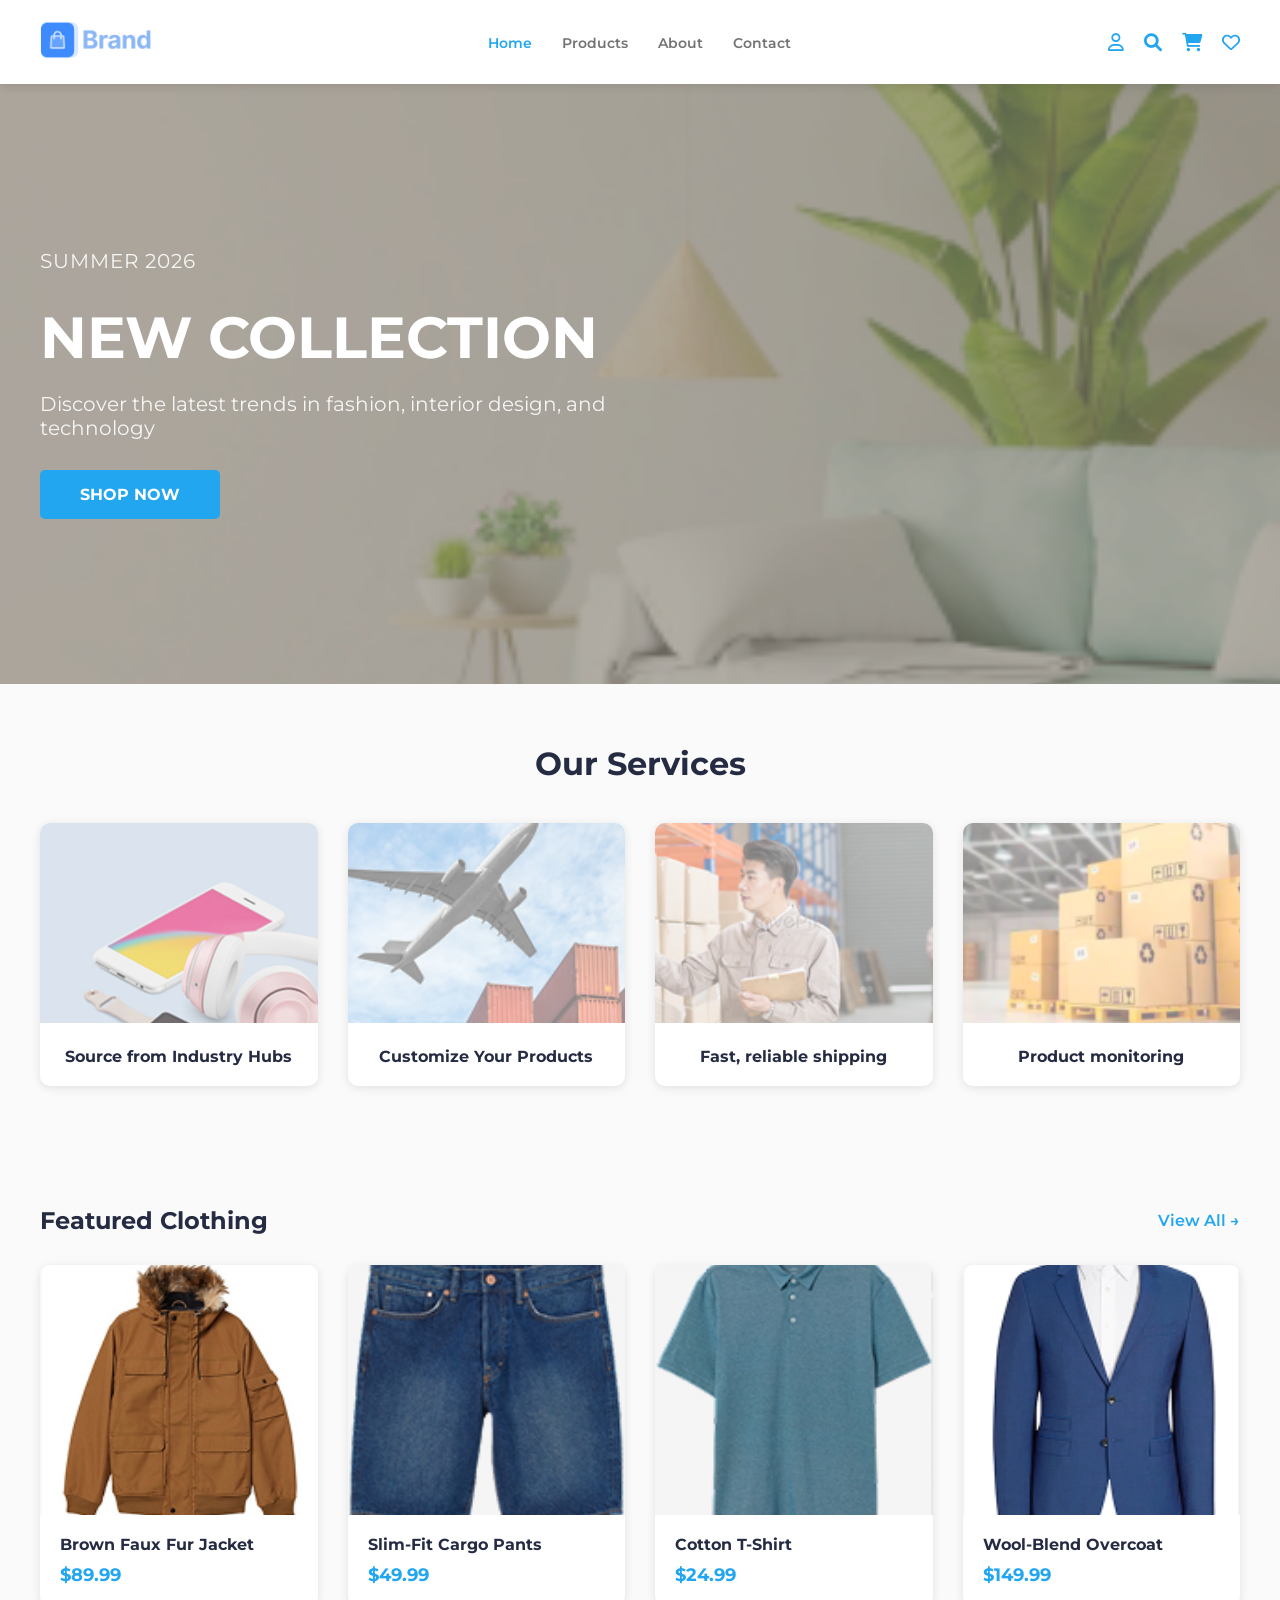
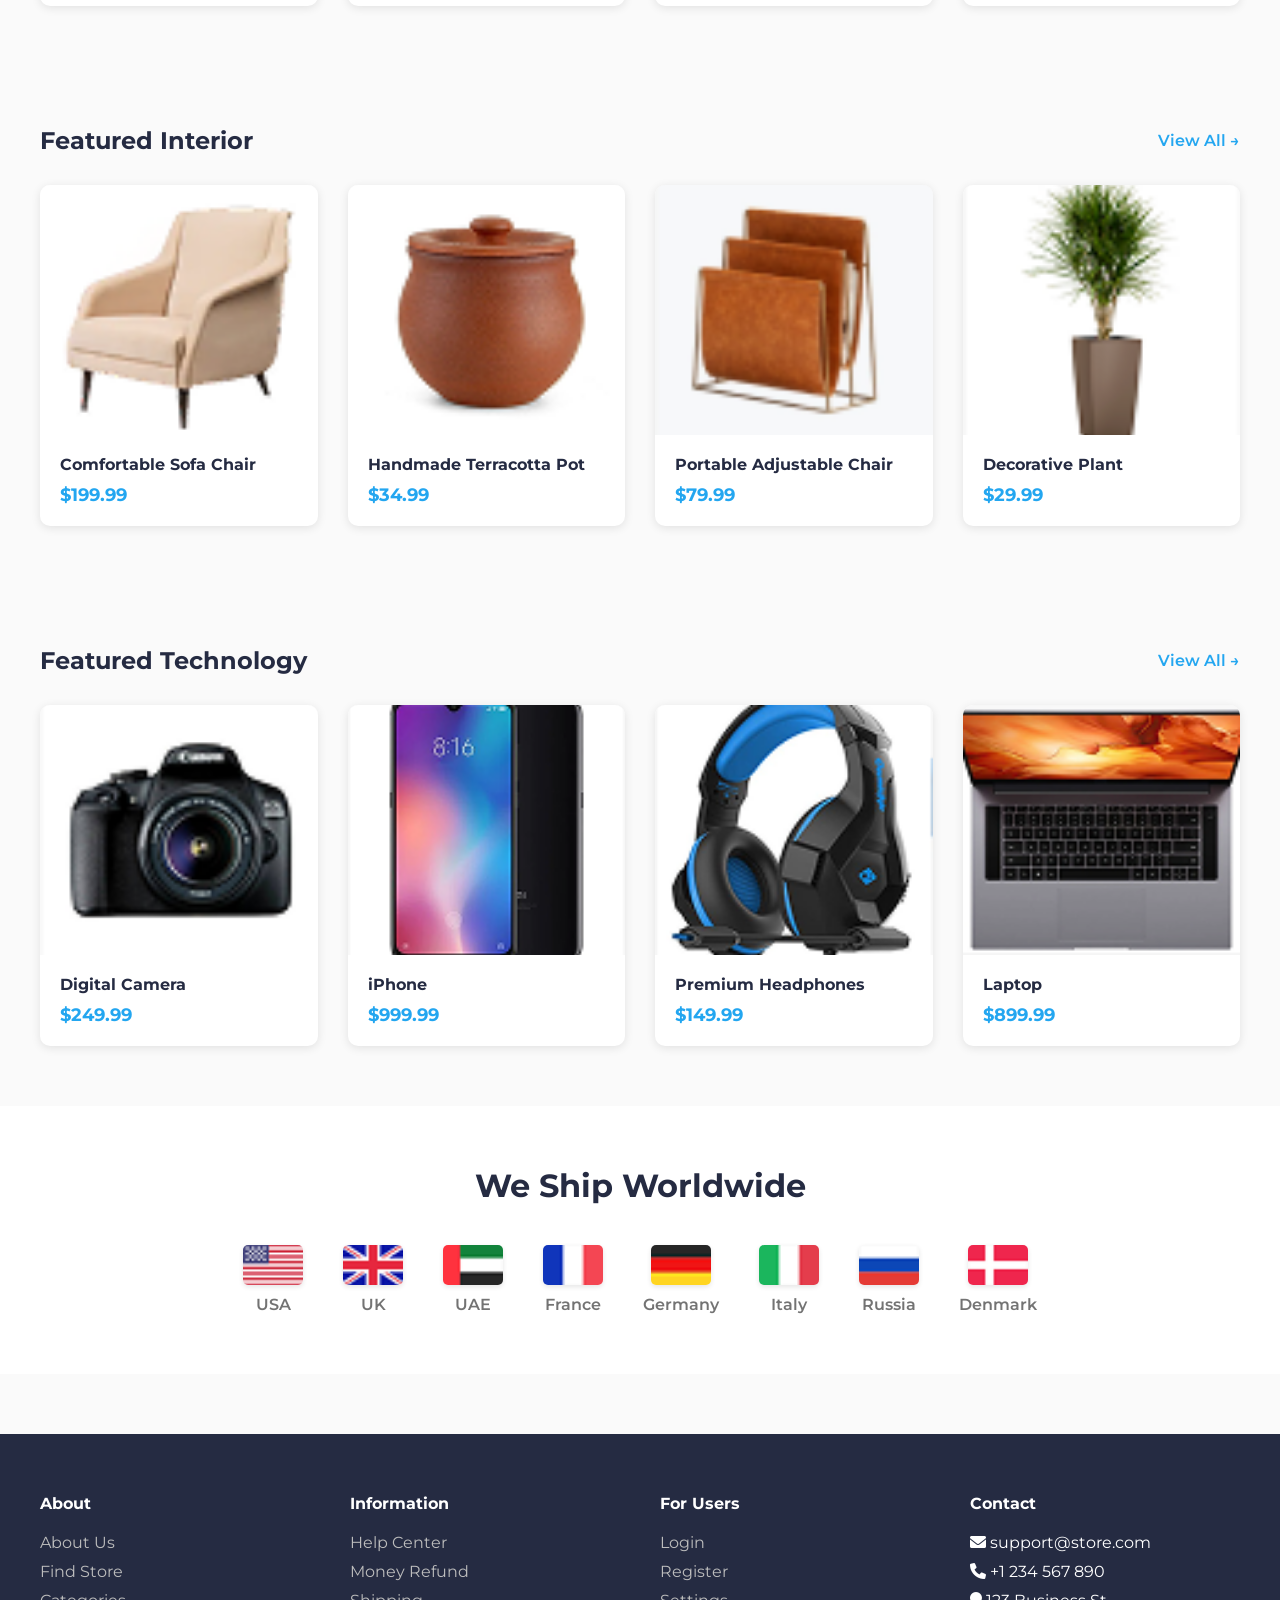
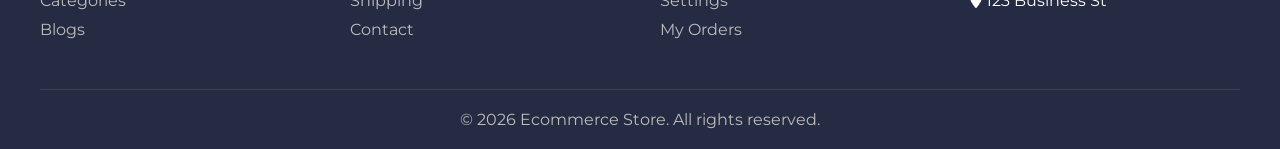
==== index.html @ 8f209fd2 "updated index.html without brands -corrected product detail -correct products -Hero section with you" ====
<!DOCTYPE html>
<html lang="en">
<head>
    <meta charset="UTF-8">
    <meta name="viewport" content="width=device-width, initial-scale=1.0">
    <title>Ecommerce Store - Home</title>
    <link href="https://fonts.googleapis.com/css2?family=Montserrat:wght@400;500;600;700&display=swap" rel="stylesheet">
    <link rel="stylesheet" href="https://cdnjs.cloudflare.com/ajax/libs/font-awesome/6.0.0/css/all.min.css">
    <style>
        * {
            margin: 0;
            padding: 0;
            box-sizing: border-box;
        }
        
        body {
            font-family: 'Montserrat', sans-serif;
            color: #252B42;
            background: #FAFAFA;
        }
        
        /* Header */
        header {
            display: flex;
            justify-content: space-between;
            align-items: center;
            padding: 20px 40px;
            background: white;
            box-shadow: 0 2px 10px rgba(0,0,0,0.1);
            position: sticky;
            top: 0;
            z-index: 1000;
        }
        
        .logo img {
            height: 40px;
            cursor: pointer;
        }
        
        nav ul {
            display: flex;
            list-style: none;
            gap: 30px;
        }
        
        nav a {
            text-decoration: none;
            color: #737373;
            font-weight: 600;
            font-size: 14px;
            transition: color 0.3s;
        }
        
        nav a:hover,
        nav a.active {
            color: #23A6F0;
        }
        
        .header-icons {
            display: flex;
            gap: 20px;
            color: #23A6F0;
            font-size: 18px;
            cursor: pointer;
        }
        
        /* Hero Section */
        .hero {
            height: 600px;
            background-size: cover;
            background-position: center;
            display: flex;
            align-items: center;
            padding: 0 40px;
            color: white;
            position: relative;
        }
        
        .hero::before {
            content: '';
            position: absolute;
            top: 0;
            left: 0;
            right: 0;
            bottom: 0;
            background: rgba(0,0,0,0.3);
        }
        
        .hero-content {
            position: relative;
            z-index: 1;
            max-width: 600px;
        }
        
        .hero-tagline {
            font-size: 16px;
            margin-bottom: 20px;
            letter-spacing: 1px;
        }
        
        .hero h1 {
            font-size: 58px;
            margin-bottom: 20px;
            line-height: 1.2;
        }
        
        .hero p {
            font-size: 20px;
            margin-bottom: 30px;
            opacity: 0.9;
        }
        
        .btn {
            display: inline-block;
            padding: 15px 40px;
            background: #23A6F0;
            color: white;
            text-decoration: none;
            border-radius: 5px;
            font-weight: 700;
            transition: all 0.3s;
        }
        
        .btn:hover {
            background: #1a7dc0;
            transform: translateY(-2px);
        }
        
        /* Services Section */
        .services {
            padding: 60px 40px;
            background: #FAFAFA;
        }
        
        .section-title {
            text-align: center;
            font-size: 32px;
            margin-bottom: 40px;
        }
        
        .service-grid {
            display: grid;
            grid-template-columns: repeat(4, 1fr);
            gap: 30px;
            max-width: 1200px;
            margin: 0 auto;
        }
        
        .service-card {
            background: white;
            border-radius: 10px;
            overflow: hidden;
            box-shadow: 0 2px 10px rgba(0,0,0,0.1);
            transition: transform 0.3s;
        }
        
        .service-card:hover {
            transform: translateY(-5px);
        }
        
        .service-card img {
            width: 100%;
            height: 200px;
            object-fit: cover;
        }
        
        .service-card h3 {
            padding: 20px;
            text-align: center;
            font-size: 16px;
            color: #252B42;
        }
        
        /* Featured Products Section */
        .featured-section {
            padding: 60px 40px;
        }
        
        .category-header {
            display: flex;
            justify-content: space-between;
            align-items: center;
            max-width: 1200px;
            margin: 0 auto 30px;
        }
        
        .category-header h2 {
            font-size: 24px;
        }
        
        .view-all {
            color: #23A6F0;
            text-decoration: none;
            font-weight: 600;
        }
        
        .product-grid {
            display: grid;
            grid-template-columns: repeat(4, 1fr);
            gap: 30px;
            max-width: 1200px;
            margin: 0 auto;
        }
        
        .product-card {
            background: white;
            border-radius: 10px;
            overflow: hidden;
            box-shadow: 0 2px 10px rgba(0,0,0,0.1);
            transition: all 0.3s;
            cursor: pointer;
        }
        
        .product-card:hover {
            transform: translateY(-5px);
            box-shadow: 0 10px 30px rgba(0,0,0,0.15);
        }
        
        .product-image {
            height: 250px;
            overflow: hidden;
            background: #f5f5f5;
        }
        
        .product-image img {
            width: 100%;
            height: 100%;
            object-fit: cover;
            transition: transform 0.5s;
        }
        
        .product-card:hover .product-image img {
            transform: scale(1.1);
        }
        
        .product-info {
            padding: 20px;
        }
        
        .product-info h3 {
            margin-bottom: 10px;
            font-size: 16px;
        }
        
        .product-price {
            color: #23A6F0;
            font-size: 18px;
            font-weight: 700;
        }
        
        /* Flags Section */
        .flags-section {
            padding: 60px 40px;
            background: white;
            text-align: center;
        }
        
        .flag-grid {
            display: flex;
            justify-content: center;
            gap: 40px;
            flex-wrap: wrap;
            max-width: 1200px;
            margin: 40px auto 0;
        }
        
        .flag-item {
            display: flex;
            flex-direction: column;
            align-items: center;
            gap: 10px;
        }
        
        .flag-item img {
            width: 60px;
            height: 40px;
            object-fit: cover;
            border-radius: 5px;
            box-shadow: 0 2px 5px rgba(0,0,0,0.1);
        }
        
        .flag-item span {
            font-weight: 600;
            color: #737373;
        }
        
        /* Footer */
        footer {
            background: #252B42;
            color: white;
            padding: 60px 40px 20px;
            margin-top: 60px;
        }
        
        .footer-content {
            display: grid;
            grid-template-columns: repeat(4, 1fr);
            gap: 40px;
            max-width: 1200px;
            margin: 0 auto 40px;
        }
        
        .footer-section h4 {
            margin-bottom: 20px;
        }
        
        .footer-section ul {
            list-style: none;
        }
        
        .footer-section ul li {
            margin-bottom: 10px;
        }
        
        .footer-section a {
            color: #BDBDBD;
            text-decoration: none;
            transition: color 0.3s;
        }
        
        .footer-section a:hover {
            color: #23A6F0;
        }
        
        .footer-bottom {
            text-align: center;
            padding-top: 20px;
            border-top: 1px solid #374151;
            color: #BDBDBD;
        }
        
        /* Responsive */
        @media (max-width: 1024px) {
            .service-grid,
            .product-grid {
                grid-template-columns: repeat(3, 1fr);
            }
        }
        
        @media (max-width: 768px) {
            header {
                flex-direction: column;
                gap: 15px;
            }
            
            nav ul {
                gap: 15px;
                flex-wrap: wrap;
                justify-content: center;
            }
            
            .hero h1 {
                font-size: 36px;
            }
            
            .service-grid,
            .product-grid,
            .footer-content {
                grid-template-columns: repeat(2, 1fr);
            }
        }
        
        @media (max-width: 480px) {
            .service-grid,
            .product-grid,
            .footer-content {
                grid-template-columns: 1fr;
            }
            
            .hero h1 {
                font-size: 28px;
            }
        }
    </style>
</head>
<body>

    <header>
        <div class="logo" onclick="location.href='index.html'">
            <img src="assests/logo/logo-colored.png" alt="Bandage">
        </div>
        
        <nav>
            <ul>
                <li><a href="index.html" class="active">Home</a></li>
                <li><a href="products.html">Products</a></li>
                <li><a href="#">About</a></li>
                <li><a href="#">Contact</a></li>
            </ul>
        </nav>
        
        <div class="header-icons">
            <i class="far fa-user"></i>
            <i class="fas fa-search"></i>
            <i class="fas fa-shopping-cart"></i>
            <i class="far fa-heart"></i>
        </div>
    </header>

    <!-- Hero Section with your background image -->
    <section class="hero" style="background-image: url('assests/background/Group 969.png');">
        <div class="hero-content">
            <p class="hero-tagline">SUMMER 2026</p>
            <h1>NEW COLLECTION</h1>
            <p>Discover the latest trends in fashion, interior design, and technology</p>
            <a href="products.html" class="btn">SHOP NOW</a>
        </div>
    </section>

    <!-- Services Section with your service images -->
    <section class="services">
        <h2 class="section-title">Our Services</h2>
        <div class="service-grid">
            <div class="service-card">
                <img src="assests/services/image 98.png" alt="Service">
                <h3>Source from Industry Hubs</h3>
            </div>
            <div class="service-card">
                <img src="assests/services/image 106.png" alt="Service">
                <h3>Customize Your Products</h3>
            </div>
            <div class="service-card">
                <img src="assests/services/image 107.png" alt="Service">
                <h3>Fast, reliable shipping</h3>
            </div>
            <div class="service-card">
                <img src="assests/services/Mask group.png" alt="Service">
                <h3>Product monitoring</h3>
            </div>
        </div>
    </section>

    <!-- Featured Clothing Products -->
    <section class="featured-section">
        <div class="category-header">
            <h2>Featured Clothing</h2>
            <a href="products.html?category=cloth" class="view-all">View All →</a>
        </div>
        <div class="product-grid">
            <div class="product-card" onclick="location.href='product-details.html?id=1'">
                <div class="product-image">
                    <img src="assests/cloth/2 1.png" alt="Brown Faux Fur Jacket">
                </div>
                <div class="product-info">
                    <h3>Brown Faux Fur Jacket</h3>
                    <p class="product-price">$89.99</p>
                </div>
            </div>
            <div class="product-card" onclick="location.href='product-details.html?id=2'">
                <div class="product-image">
                    <img src="assests/cloth/Bitmap (2).png" alt="Slim-Fit Cargo Pants">
                </div>
                <div class="product-info">
                    <h3>Slim-Fit Cargo Pants</h3>
                    <p class="product-price">$49.99</p>
                </div>
            </div>
            <div class="product-card" onclick="location.href='product-details.html?id=3'">
                <div class="product-image">
                    <img src="assests/cloth/Bitmap.png" alt="Cotton T-Shirt">
                </div>
                <div class="product-info">
                    <h3>Cotton T-Shirt</h3>
                    <p class="product-price">$24.99</p>
                </div>
            </div>
            <div class="product-card" onclick="location.href='product-details.html?id=6'">
                <div class="product-image">
                    <img src="assests/cloth/image 30.png" alt="Wool-Blend Overcoat">
                </div>
                <div class="product-info">
                    <h3>Wool-Blend Overcoat</h3>
                    <p class="product-price">$149.99</p>
                </div>
            </div>
        </div>
    </section>

    <!-- Featured Interior Products -->
    <section class="featured-section">
        <div class="category-header">
            <h2>Featured Interior</h2>
            <a href="products.html?category=interior" class="view-all">View All →</a>
        </div>
        <div class="product-grid">
            <div class="product-card" onclick="location.href='product-details.html?id=7'">
                <div class="product-image">
                    <img src="assests/interior/1.png" alt="Sofa Chair">
                </div>
                <div class="product-info">
                    <h3>Comfortable Sofa Chair</h3>
                    <p class="product-price">$199.99</p>
                </div>
            </div>
            <div class="product-card" onclick="location.href='product-details.html?id=8'">
                <div class="product-image">
                    <img src="assests/interior/3.png" alt="Terracotta Pot">
                </div>
                <div class="product-info">
                    <h3>Handmade Terracotta Pot</h3>
                    <p class="product-price">$34.99</p>
                </div>
            </div>
            <div class="product-card" onclick="location.href='product-details.html?id=10'">
                <div class="product-image">
                    <img src="assests/interior/7.png" alt="Adjustable Chair">
                </div>
                <div class="product-info">
                    <h3>Portable Adjustable Chair</h3>
                    <p class="product-price">$79.99</p>
                </div>
            </div>
            <div class="product-card" onclick="location.href='product-details.html?id=13'">
                <div class="product-image">
                    <img src="assests/interior/image 89.png" alt="Plant">
                </div>
                <div class="product-info">
                    <h3>Decorative Plant</h3>
                    <p class="product-price">$29.99</p>
                </div>
            </div>
        </div>
    </section>

    <!-- Featured Tech Products -->
    <section class="featured-section">
        <div class="category-header">
            <h2>Featured Technology</h2>
            <a href="products.html?category=tech" class="view-all">View All →</a>
        </div>
        <div class="product-grid">
            <div class="product-card" onclick="location.href='product-details.html?id=16'">
                <div class="product-image">
                    <img src="assests/tech/6.png" alt="Camera">
                </div>
                <div class="product-info">
                    <h3>Digital Camera</h3>
                    <p class="product-price">$249.99</p>
                </div>
            </div>
            <div class="product-card" onclick="location.href='product-details.html?id=18'">
                <div class="product-image">
                    <img src="assests/tech/image 23.png" alt="iPhone">
                </div>
                <div class="product-info">
                    <h3>iPhone</h3>
                    <p class="product-price">$999.99</p>
                </div>
            </div>
            <div class="product-card" onclick="location.href='product-details.html?id=19'">
                <div class="product-image">
                    <img src="assests/tech/image 29.png" alt="Headphones">
                </div>
                <div class="product-info">
                    <h3>Premium Headphones</h3>
                    <p class="product-price">$149.99</p>
                </div>
            </div>
            <div class="product-card" onclick="location.href='product-details.html?id=22'">
                <div class="product-image">
                    <img src="assests/tech/image 34.png" alt="Laptop">
                </div>
                <div class="product-info">
                    <h3>Laptop</h3>
                    <p class="product-price">$899.99</p>
                </div>
            </div>
        </div>
    </section>

    <!-- Flags Section -->
    <section class="flags-section">
        <h2 class="section-title">We Ship Worldwide</h2>
        <div class="flag-grid">
            <div class="flag-item">
                <img src="assests/flags/US@2x.png" alt="USA">
                <span>USA</span>
            </div>
            <div class="flag-item">
                <img src="assests/flags/GB@2x.png" alt="UK">
                <span>UK</span>
            </div>
            <div class="flag-item">
                <img src="assests/flags/AE@2x.png" alt="UAE">
                <span>UAE</span>
            </div>
            <div class="flag-item">
                <img src="assests/flags/FR@2x.png" alt="France">
                <span>France</span>
            </div>
            <div class="flag-item">
                <img src="assests/flags/DE@2x.png" alt="Germany">
                <span>Germany</span>
            </div>
            <div class="flag-item">
                <img src="assests/flags/IT@2x.png" alt="Italy">
                <span>Italy</span>
            </div>
            <div class="flag-item">
                <img src="assests/flags/RU@2x.png" alt="Russia">
                <span>Russia</span>
            </div>
            <div class="flag-item">
                <img src="assests/flags/DK@2x.png" alt="Denmark">
                <span>Denmark</span>
            </div>
        </div>
    </section>

    <footer>
        <div class="footer-content">
            <div class="footer-section">
                <h4>About</h4>
                <ul>
                    <li><a href="#">About Us</a></li>
                    <li><a href="#">Find Store</a></li>
                    <li><a href="#">Categories</a></li>
                    <li><a href="#">Blogs</a></li>
                </ul>
            </div>
            <div class="footer-section">
                <h4>Information</h4>
                <ul>
                    <li><a href="#">Help Center</a></li>
                    <li><a href="#">Money Refund</a></li>
                    <li><a href="#">Shipping</a></li>
                    <li><a href="#">Contact</a></li>
                </ul>
            </div>
            <div class="footer-section">
                <h4>For Users</h4>
                <ul>
                    <li><a href="#">Login</a></li>
                    <li><a href="#">Register</a></li>
                    <li><a href="#">Settings</a></li>
                    <li><a href="#">My Orders</a></li>
                </ul>
            </div>
            <div class="footer-section">
                <h4>Contact</h4>
                <ul>
                    <li><i class="fas fa-envelope"></i> support@store.com</li>
                    <li><i class="fas fa-phone"></i> +1 234 567 890</li>
                    <li><i class="fas fa-map-marker"></i> 123 Business St</li>
                </ul>
            </div>
        </div>
        <div class="footer-bottom">
            <p>© 2026 Ecommerce Store. All rights reserved.</p>
        </div>
    </footer>

    <script>
        // Simple cart count function
        function updateCartCount() {
            const cart = JSON.parse(localStorage.getItem('cart')) || [];
            const totalItems = cart.reduce((sum, item) => sum + item.quantity, 0);
            console.log('Cart items:', totalItems);
        }
        
        updateCartCount();
    </script>
</body>
</html>
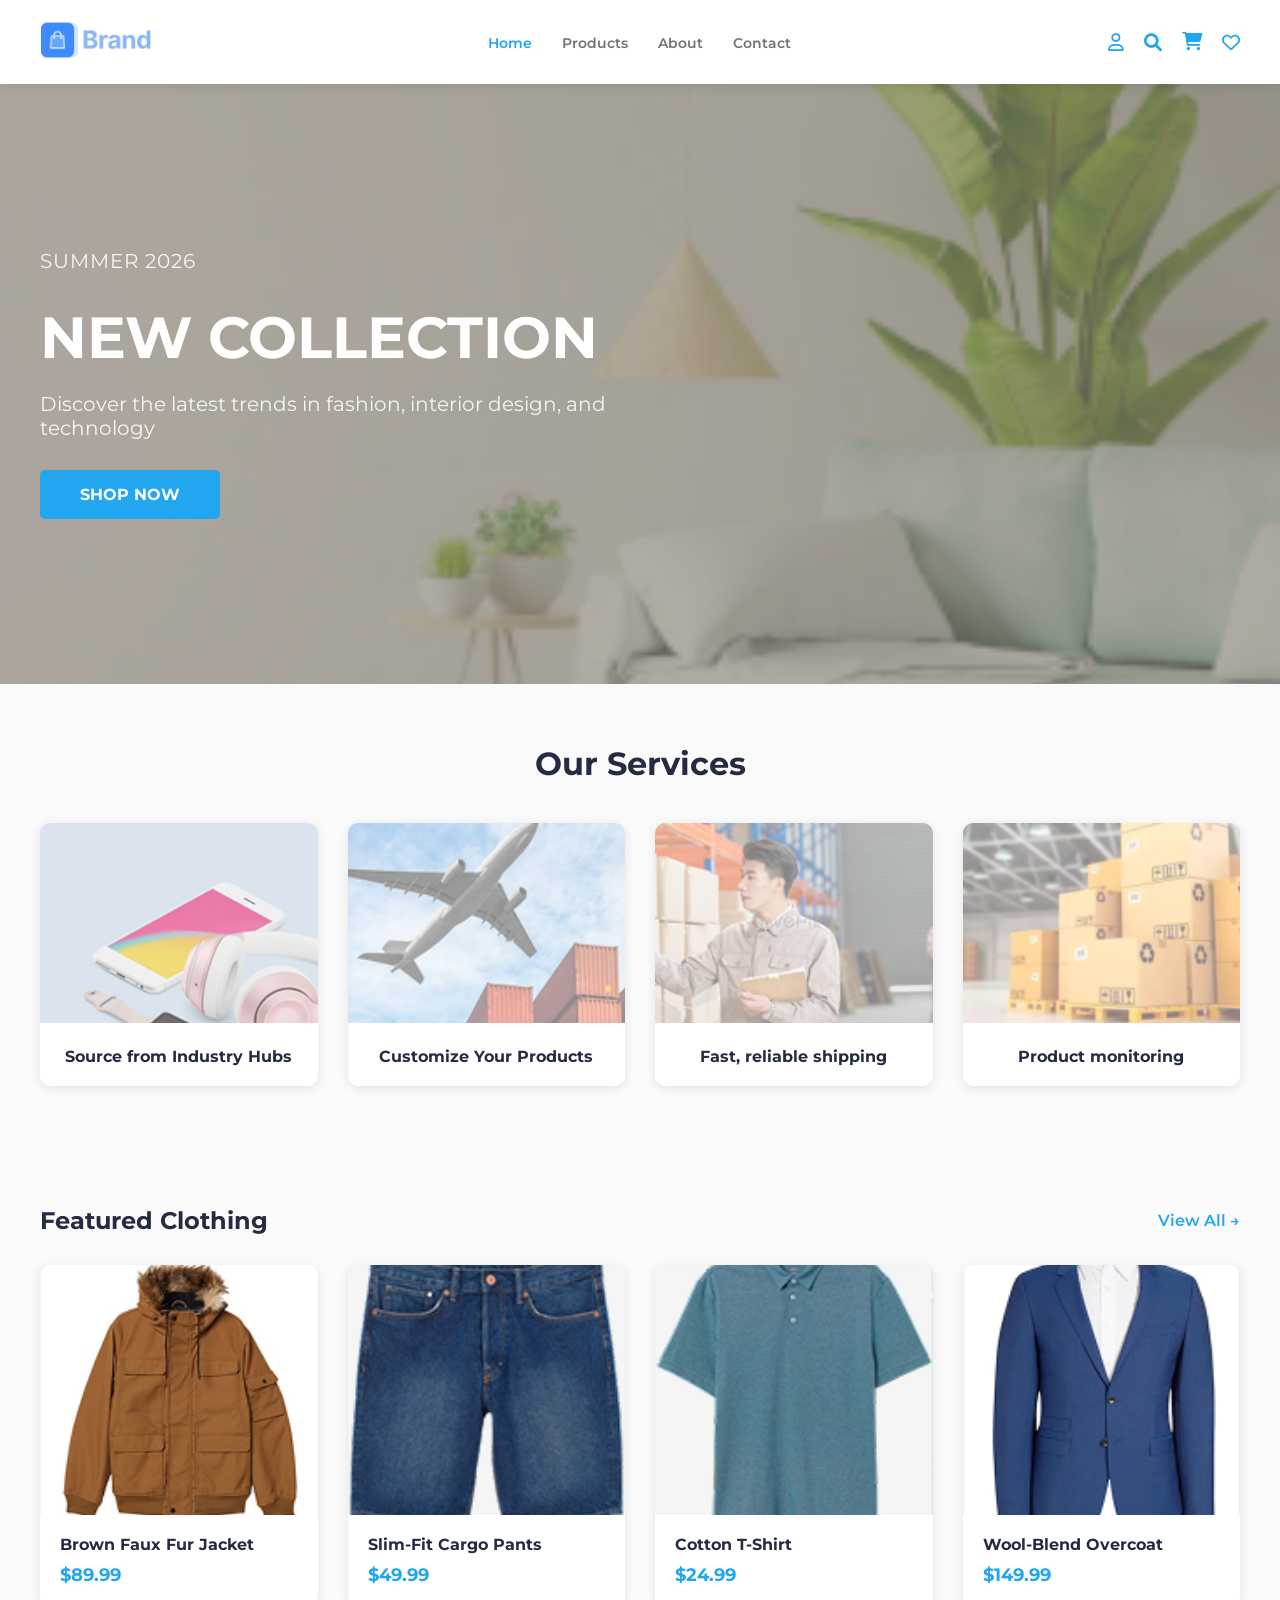
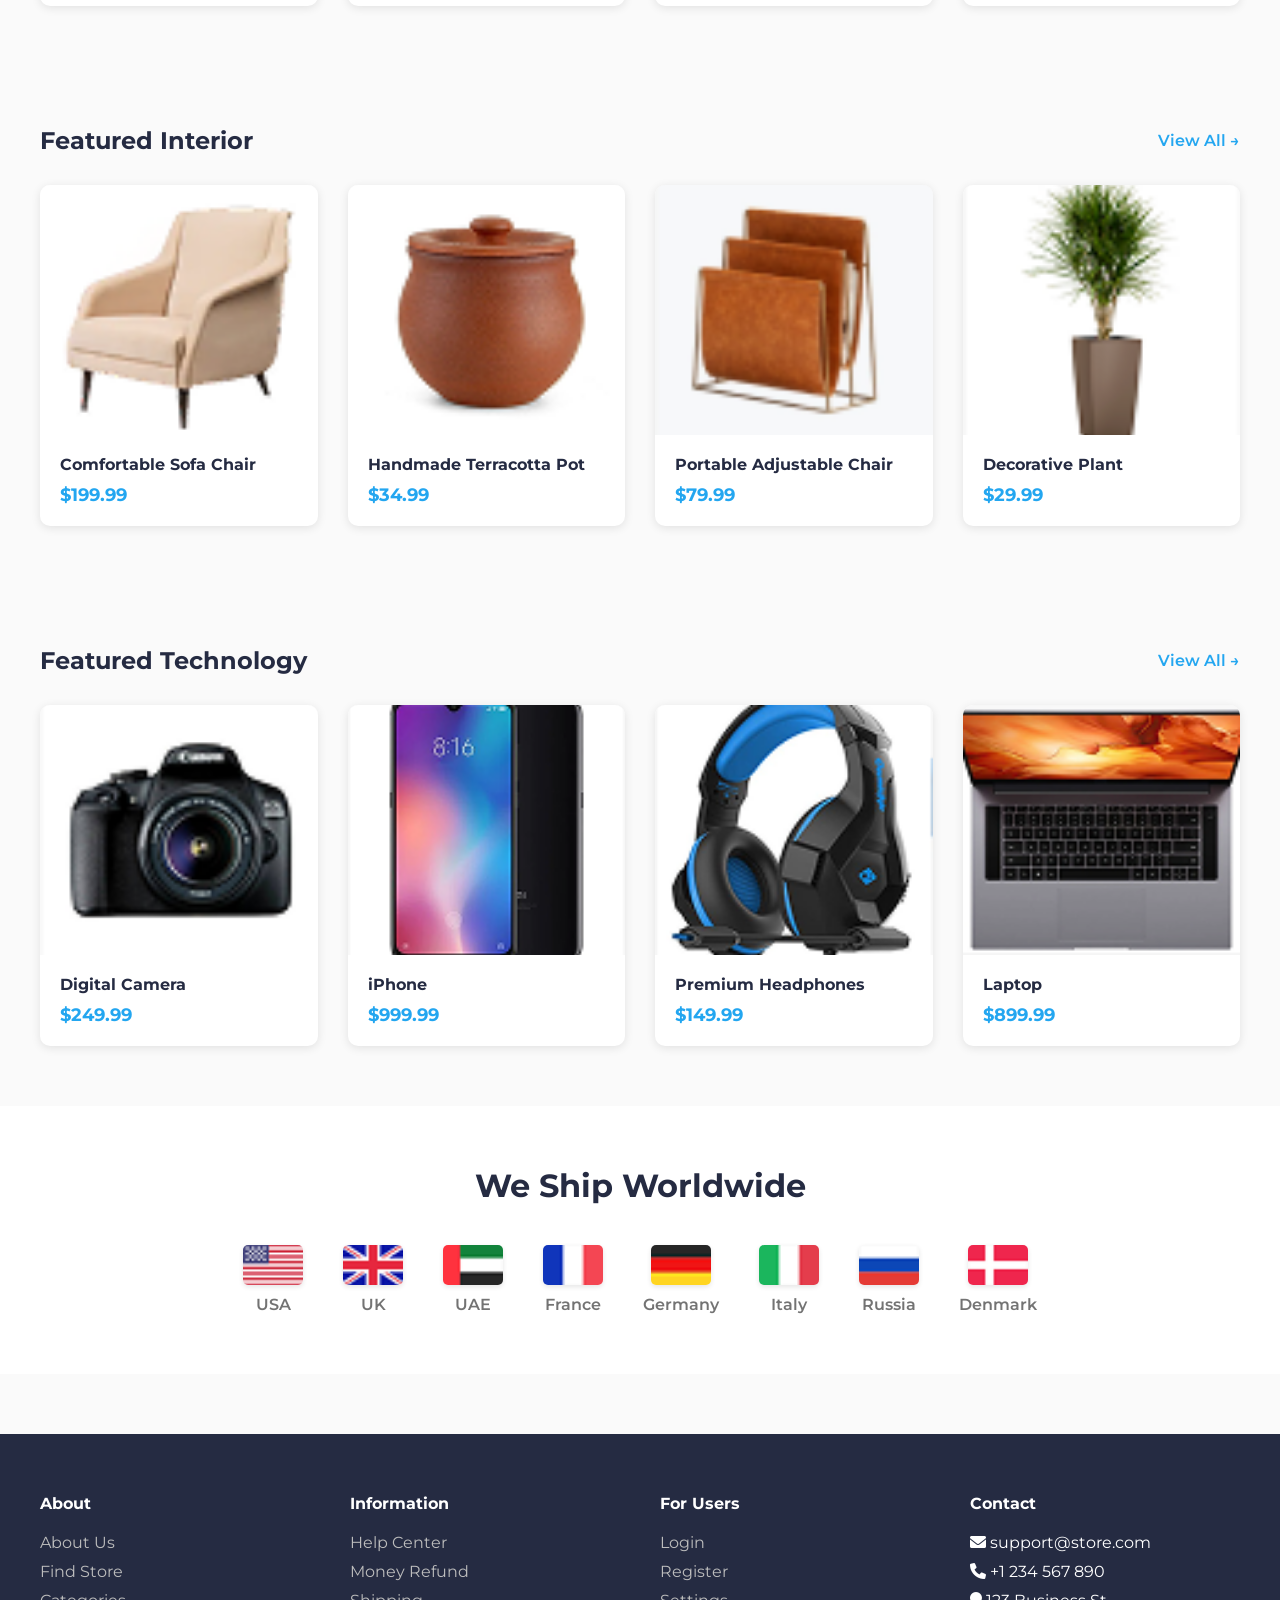
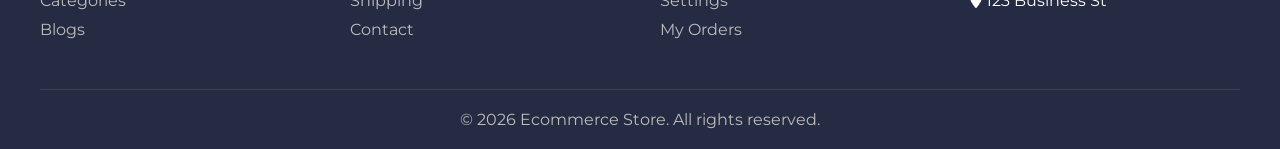
==== commit d9f56588: "added cart functionality" ====
--- a/index.html
+++ b/index.html
@@ -62,6 +62,25 @@
             color: #23A6F0;
             font-size: 18px;
             cursor: pointer;
+            align-items: center;
+        }
+        
+        .header-icons a {
+            color: #23A6F0;
+            text-decoration: none;
+            position: relative;
+        }
+        
+        .cart-count {
+            background: #23A6F0;
+            color: white;
+            border-radius: 50%;
+            padding: 2px 6px;
+            font-size: 12px;
+            position: absolute;
+            top: -10px;
+            right: -10px;
+            display: none;
         }
         
         /* Hero Section */
@@ -392,7 +411,10 @@
         <div class="header-icons">
             <i class="far fa-user"></i>
             <i class="fas fa-search"></i>
-            <i class="fas fa-shopping-cart"></i>
+            <a href="cart.html">
+                <i class="fas fa-shopping-cart"></i>
+                <span class="cart-count" id="cartCount"></span>
+            </a>
             <i class="far fa-heart"></i>
         </div>
     </header>
@@ -651,13 +673,20 @@
     </footer>
 
     <script>
-        // Simple cart count function
+        // Update cart count
         function updateCartCount() {
             const cart = JSON.parse(localStorage.getItem('cart')) || [];
             const totalItems = cart.reduce((sum, item) => sum + item.quantity, 0);
-            console.log('Cart items:', totalItems);
-        }
-        
+            const cartCount = document.getElementById('cartCount');
+            if (cartCount) {
+                if (totalItems > 0) {
+                    cartCount.textContent = totalItems;
+                    cartCount.style.display = 'inline';
+                } else {
+                    cartCount.style.display = 'none';
+                }
+            }
+        }
         updateCartCount();
     </script>
 </body>
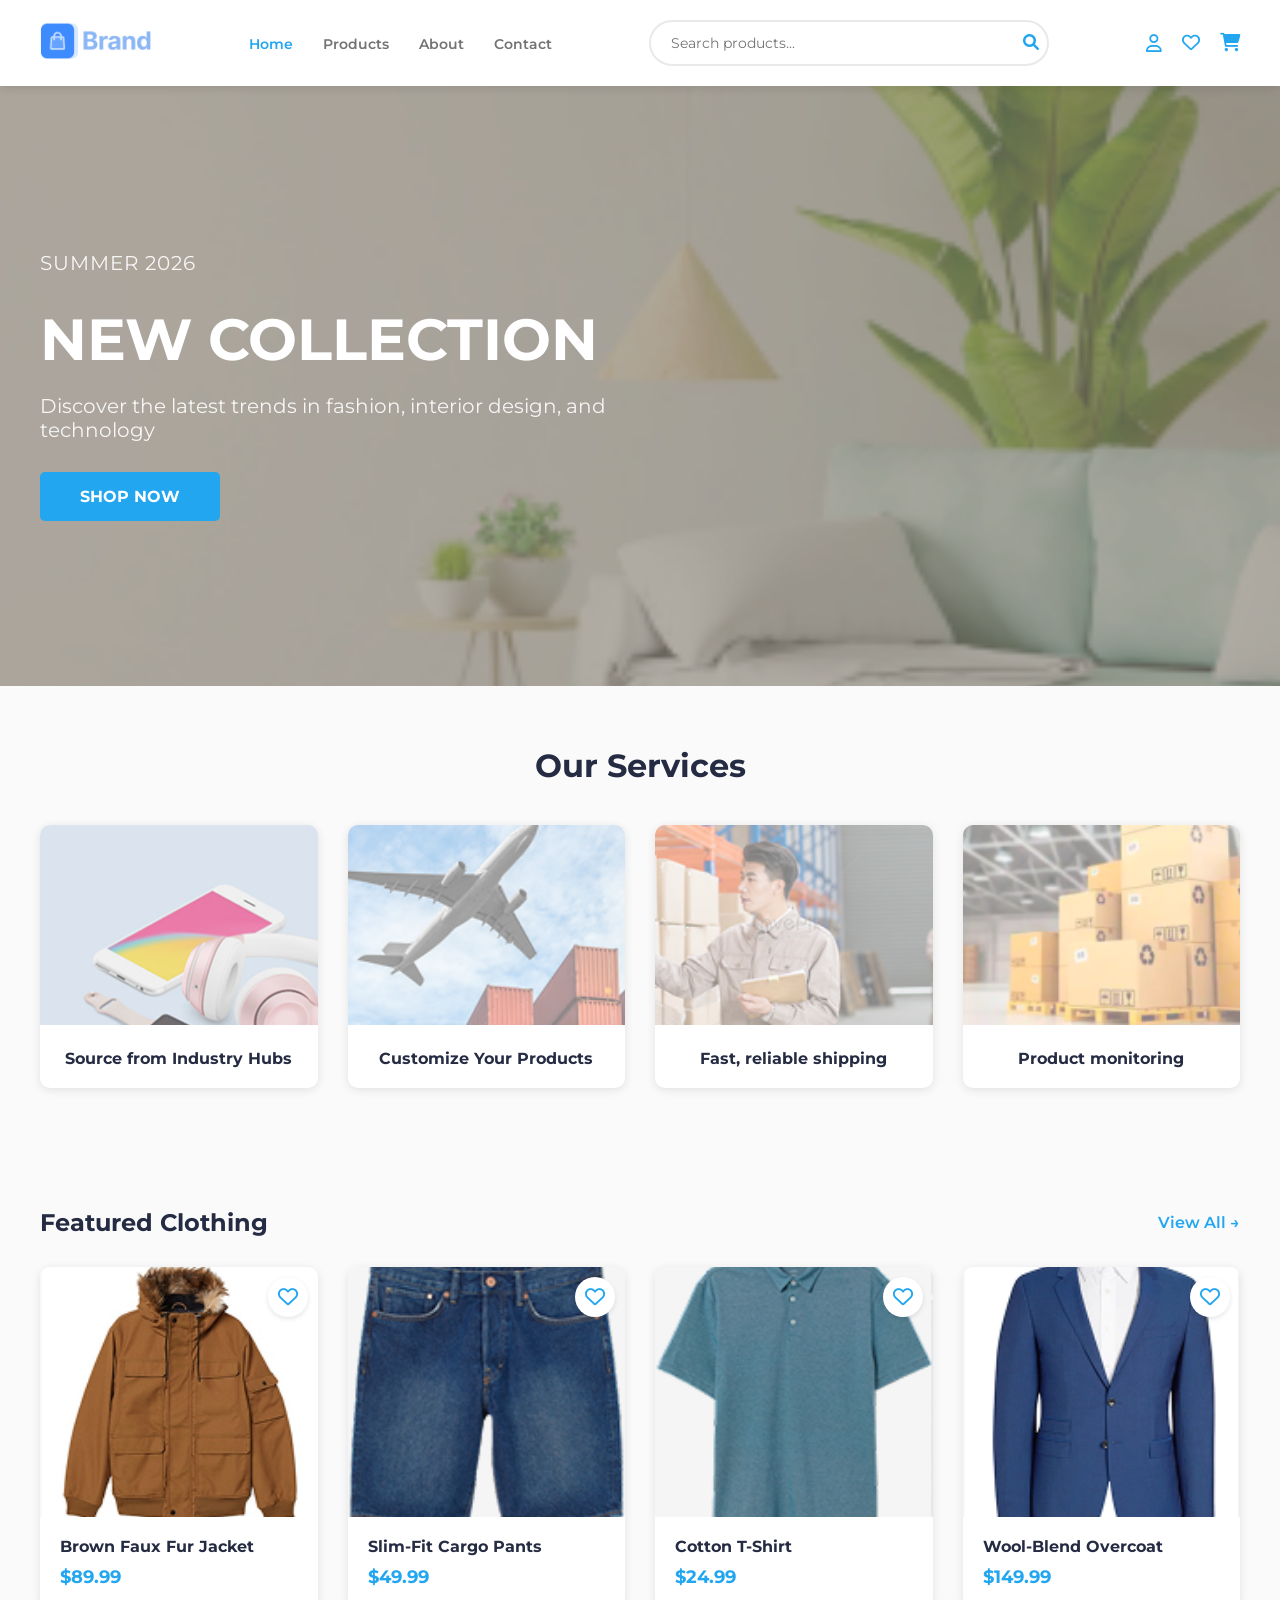
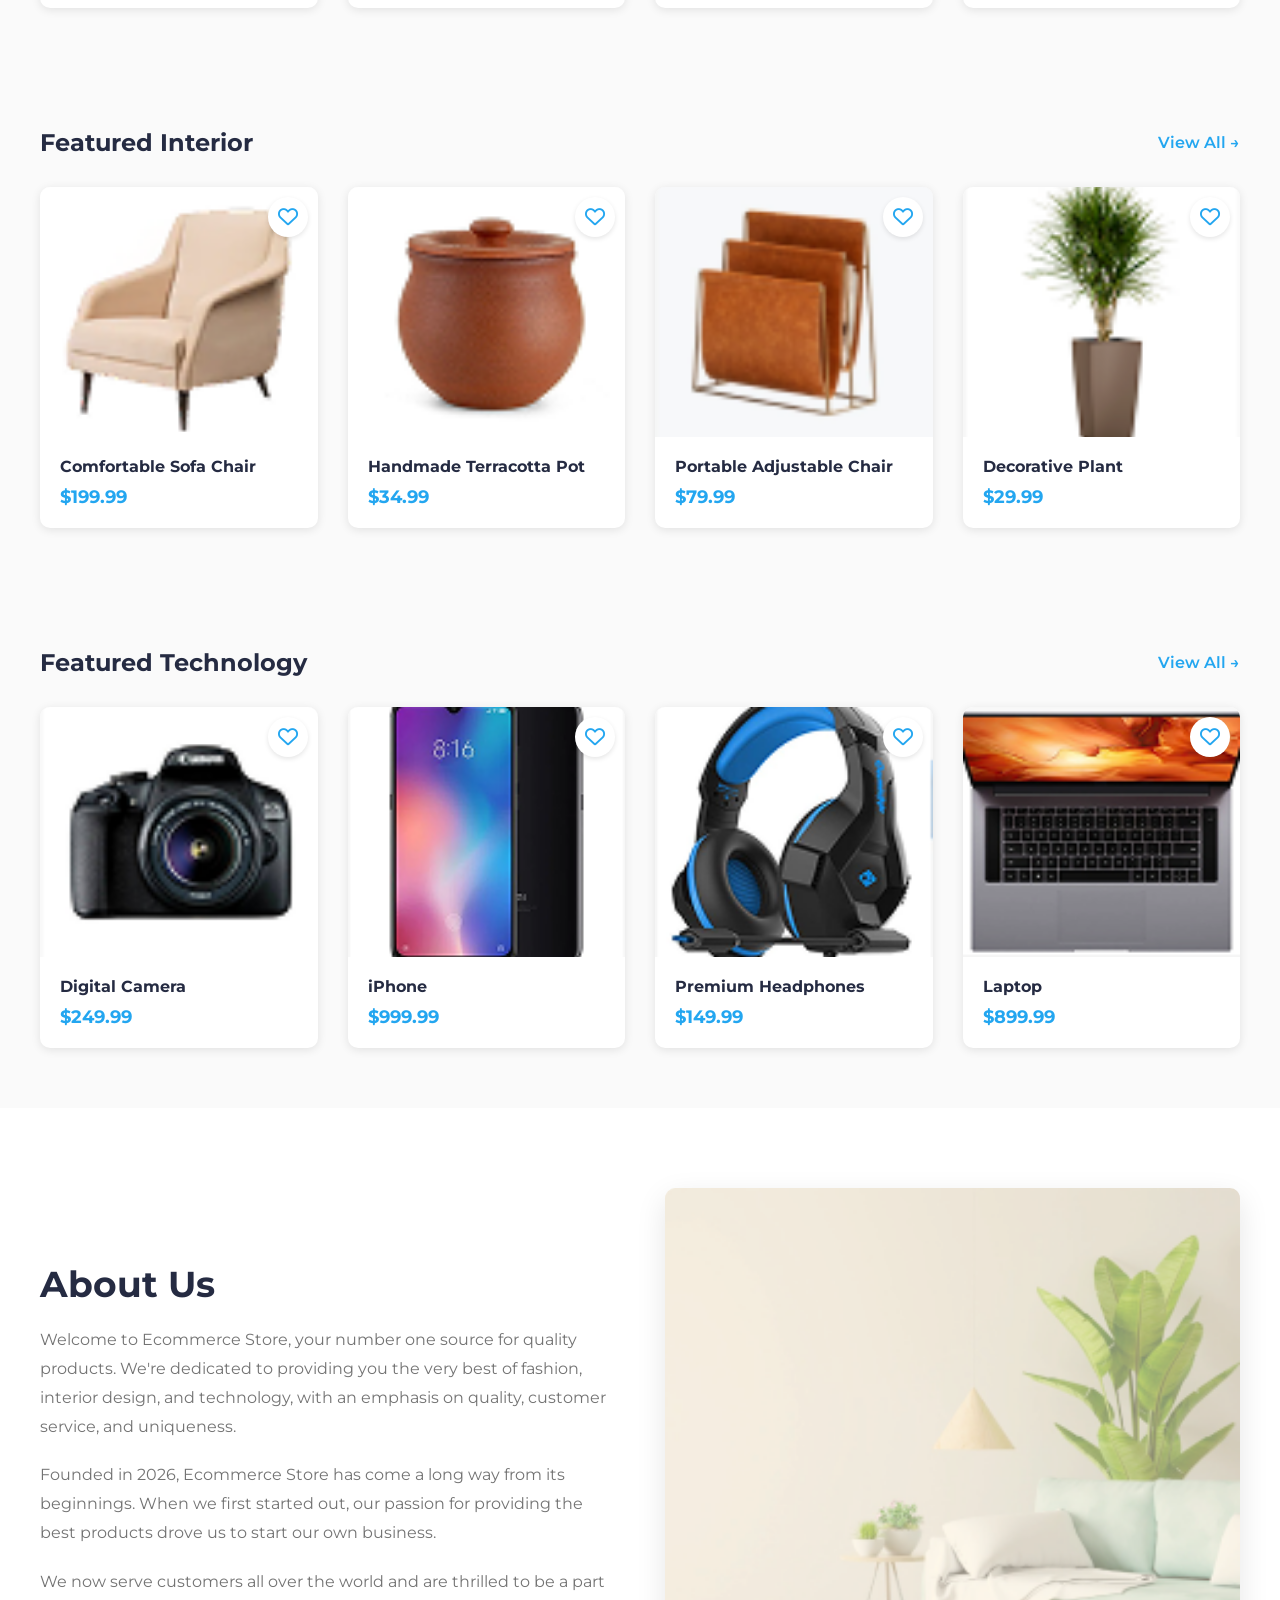
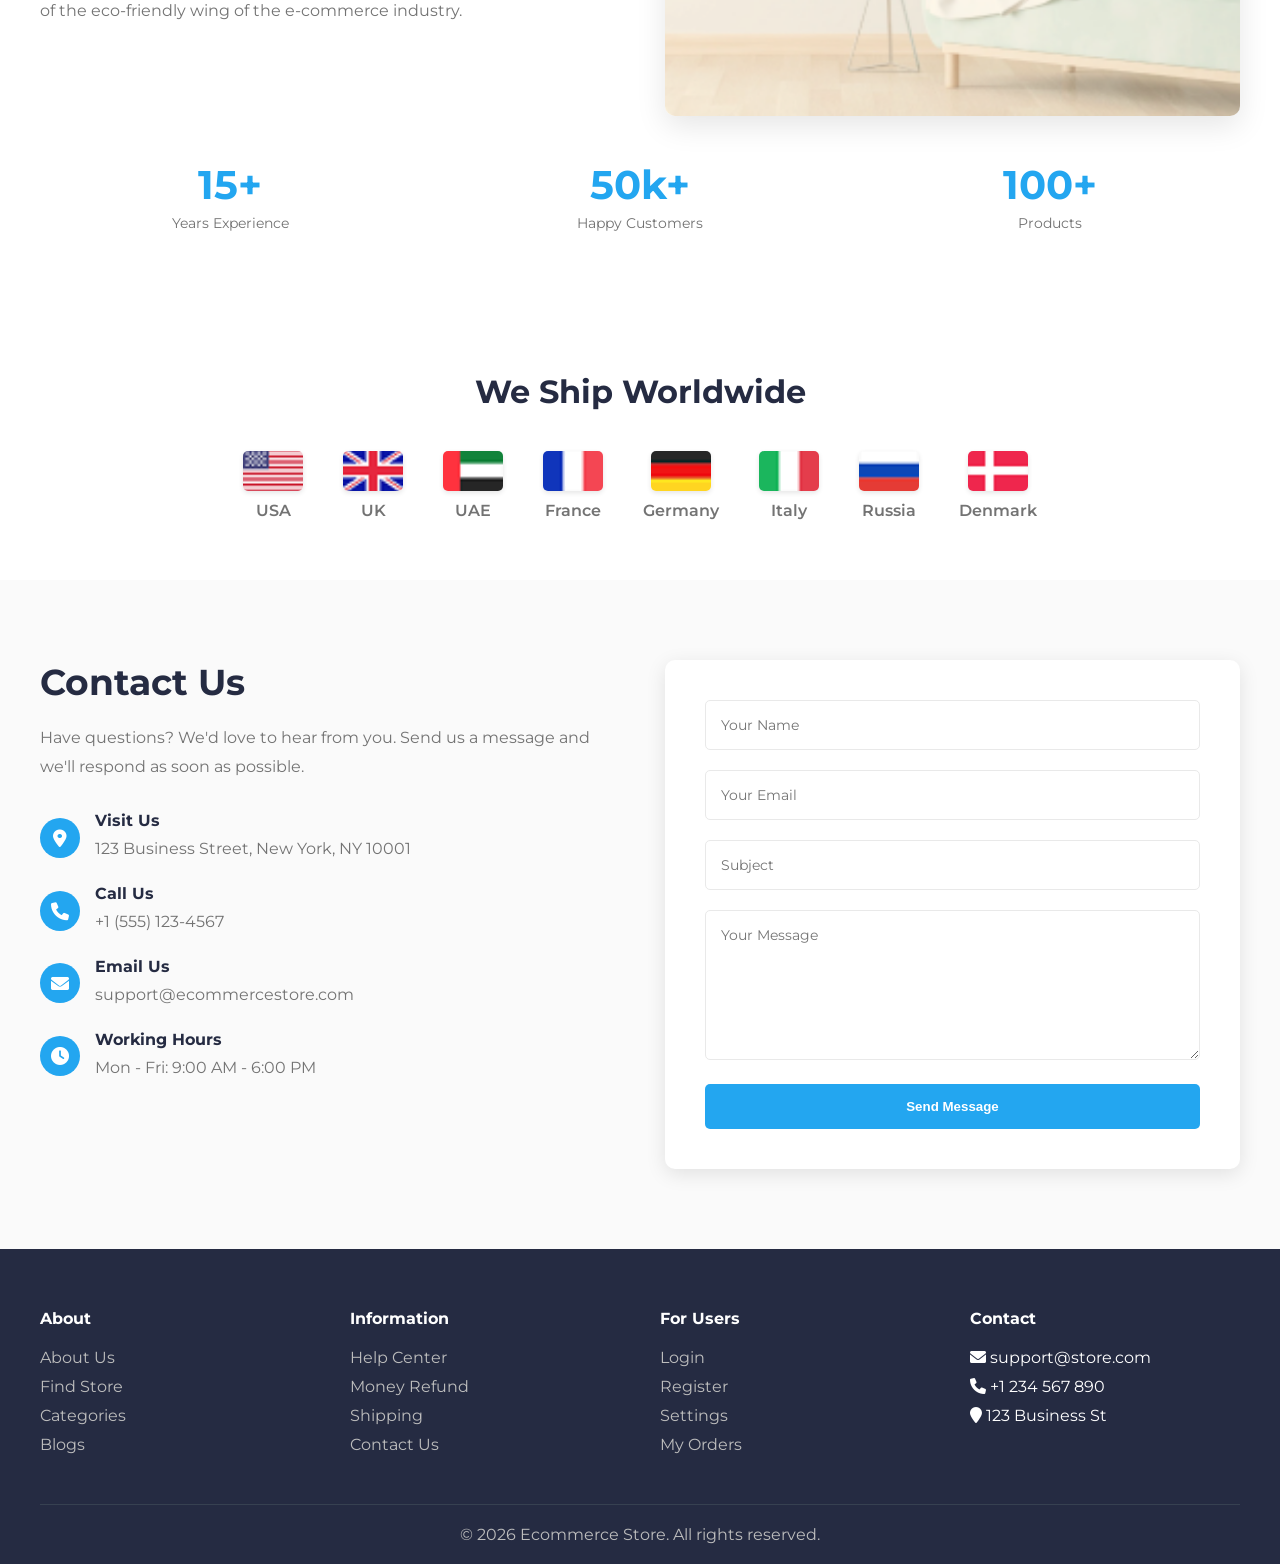
==== commit 0c48ac85: "added wishlist.html" ====
--- a/index.html
+++ b/index.html
@@ -49,6 +49,7 @@
             font-weight: 600;
             font-size: 14px;
             transition: color 0.3s;
+            cursor: pointer;
         }
         
         nav a:hover,
@@ -71,7 +72,7 @@
             position: relative;
         }
         
-        .cart-count {
+        .cart-count, .wishlist-count {
             background: #23A6F0;
             color: white;
             border-radius: 50%;
@@ -81,6 +82,100 @@
             top: -10px;
             right: -10px;
             display: none;
+        }
+        
+        /* Search Bar */
+        .search-container {
+            position: relative;
+            flex: 1;
+            max-width: 400px;
+            margin: 0 20px;
+        }
+        
+        .search-input {
+            width: 100%;
+            padding: 12px 20px;
+            border: 2px solid #E9E9E9;
+            border-radius: 25px;
+            font-family: 'Montserrat', sans-serif;
+            font-size: 14px;
+            transition: all 0.3s;
+        }
+        
+        .search-input:focus {
+            outline: none;
+            border-color: #23A6F0;
+            box-shadow: 0 0 0 3px rgba(35,166,240,0.1);
+        }
+        
+        .search-button {
+            position: absolute;
+            right: 10px;
+            top: 50%;
+            transform: translateY(-50%);
+            background: none;
+            border: none;
+            color: #23A6F0;
+            cursor: pointer;
+            font-size: 16px;
+        }
+        
+        .search-results {
+            position: absolute;
+            top: 100%;
+            left: 0;
+            right: 0;
+            background: white;
+            border: 1px solid #E9E9E9;
+            border-radius: 10px;
+            box-shadow: 0 5px 20px rgba(0,0,0,0.1);
+            max-height: 400px;
+            overflow-y: auto;
+            display: none;
+            z-index: 1000;
+            margin-top: 5px;
+        }
+        
+        .search-result-item {
+            display: flex;
+            align-items: center;
+            gap: 15px;
+            padding: 15px;
+            border-bottom: 1px solid #E9E9E9;
+            cursor: pointer;
+            transition: background 0.3s;
+        }
+        
+        .search-result-item:last-child {
+            border-bottom: none;
+        }
+        
+        .search-result-item:hover {
+            background: #F5F5F5;
+        }
+        
+        .search-result-item img {
+            width: 50px;
+            height: 50px;
+            object-fit: cover;
+            border-radius: 5px;
+        }
+        
+        .search-result-info h4 {
+            font-size: 14px;
+            margin-bottom: 5px;
+        }
+        
+        .search-result-info p {
+            color: #23A6F0;
+            font-weight: 600;
+            font-size: 13px;
+        }
+        
+        .no-results {
+            padding: 20px;
+            text-align: center;
+            color: #737373;
         }
         
         /* Hero Section */
@@ -228,6 +323,7 @@
             box-shadow: 0 2px 10px rgba(0,0,0,0.1);
             transition: all 0.3s;
             cursor: pointer;
+            position: relative;
         }
         
         .product-card:hover {
@@ -239,6 +335,7 @@
             height: 250px;
             overflow: hidden;
             background: #f5f5f5;
+            position: relative;
         }
         
         .product-image img {
@@ -252,6 +349,38 @@
             transform: scale(1.1);
         }
         
+        .wishlist-icon {
+            position: absolute;
+            top: 10px;
+            right: 10px;
+            background: white;
+            width: 40px;
+            height: 40px;
+            border-radius: 50%;
+            display: flex;
+            align-items: center;
+            justify-content: center;
+            cursor: pointer;
+            z-index: 10;
+            box-shadow: 0 2px 5px rgba(0,0,0,0.1);
+            transition: all 0.3s;
+            pointer-events: auto;
+        }
+        
+        .wishlist-icon i {
+            color: #23A6F0;
+            font-size: 20px;
+            transition: all 0.3s;
+        }
+        
+        .wishlist-icon.active i {
+            color: #FF4444;
+        }
+        
+        .wishlist-icon:hover {
+            transform: scale(1.1);
+        }
+        
         .product-info {
             padding: 20px;
         }
@@ -265,6 +394,58 @@
             color: #23A6F0;
             font-size: 18px;
             font-weight: 700;
+        }
+        
+        /* About Section */
+        .about-section {
+            padding: 80px 40px;
+            background: white;
+        }
+        
+        .about-content {
+            display: grid;
+            grid-template-columns: 1fr 1fr;
+            gap: 50px;
+            max-width: 1200px;
+            margin: 0 auto;
+            align-items: center;
+        }
+        
+        .about-text h2 {
+            font-size: 36px;
+            margin-bottom: 20px;
+            color: #252B42;
+        }
+        
+        .about-text p {
+            color: #737373;
+            line-height: 1.8;
+            margin-bottom: 20px;
+        }
+        
+        .about-image img {
+            width: 100%;
+            border-radius: 10px;
+            box-shadow: 0 10px 30px rgba(0,0,0,0.1);
+        }
+        
+        .stats-grid {
+            display: grid;
+            grid-template-columns: repeat(3, 1fr);
+            gap: 30px;
+            margin-top: 40px;
+            text-align: center;
+        }
+        
+        .stat-item h3 {
+            font-size: 40px;
+            color: #23A6F0;
+            margin-bottom: 5px;
+        }
+        
+        .stat-item p {
+            color: #737373;
+            font-size: 14px;
         }
         
         /* Flags Section */
@@ -303,12 +484,119 @@
             color: #737373;
         }
         
+        /* Contact Section */
+        .contact-section {
+            padding: 80px 40px;
+            background: #FAFAFA;
+        }
+        
+        .contact-container {
+            max-width: 1200px;
+            margin: 0 auto;
+            display: grid;
+            grid-template-columns: 1fr 1fr;
+            gap: 50px;
+        }
+        
+        .contact-info h2 {
+            font-size: 36px;
+            margin-bottom: 20px;
+        }
+        
+        .contact-info p {
+            color: #737373;
+            line-height: 1.8;
+            margin-bottom: 30px;
+        }
+        
+        .contact-details {
+            margin-top: 30px;
+        }
+        
+        .contact-item {
+            display: flex;
+            align-items: center;
+            gap: 15px;
+            margin-bottom: 20px;
+        }
+        
+        .contact-item i {
+            width: 40px;
+            height: 40px;
+            background: #23A6F0;
+            color: white;
+            border-radius: 50%;
+            display: flex;
+            align-items: center;
+            justify-content: center;
+            font-size: 18px;
+        }
+        
+        .contact-item h4 {
+            margin-bottom: 5px;
+            color: #252B42;
+        }
+        
+        .contact-item p {
+            margin: 0;
+            color: #737373;
+        }
+        
+        .contact-form {
+            background: white;
+            padding: 40px;
+            border-radius: 10px;
+            box-shadow: 0 5px 20px rgba(0,0,0,0.1);
+        }
+        
+        .form-group {
+            margin-bottom: 20px;
+        }
+        
+        .form-group input,
+        .form-group textarea {
+            width: 100%;
+            padding: 15px;
+            border: 1px solid #E9E9E9;
+            border-radius: 5px;
+            font-family: 'Montserrat', sans-serif;
+            font-size: 14px;
+            transition: all 0.3s;
+        }
+        
+        .form-group input:focus,
+        .form-group textarea:focus {
+            outline: none;
+            border-color: #23A6F0;
+            box-shadow: 0 0 0 3px rgba(35,166,240,0.1);
+        }
+        
+        .form-group textarea {
+            height: 150px;
+            resize: vertical;
+        }
+        
+        .submit-btn {
+            width: 100%;
+            padding: 15px;
+            background: #23A6F0;
+            color: white;
+            border: none;
+            border-radius: 5px;
+            font-weight: 600;
+            cursor: pointer;
+            transition: all 0.3s;
+        }
+        
+        .submit-btn:hover {
+            background: #1a7dc0;
+        }
+        
         /* Footer */
         footer {
             background: #252B42;
             color: white;
             padding: 60px 40px 20px;
-            margin-top: 60px;
         }
         
         .footer-content {
@@ -335,6 +623,7 @@
             color: #BDBDBD;
             text-decoration: none;
             transition: color 0.3s;
+            cursor: pointer;
         }
         
         .footer-section a:hover {
@@ -351,8 +640,14 @@
         /* Responsive */
         @media (max-width: 1024px) {
             .service-grid,
-            .product-grid {
+            .product-grid,
+            .stats-grid {
                 grid-template-columns: repeat(3, 1fr);
+            }
+            
+            .about-content,
+            .contact-container {
+                grid-template-columns: 1fr;
             }
         }
         
@@ -368,12 +663,19 @@
                 justify-content: center;
             }
             
+            .search-container {
+                width: 100%;
+                max-width: 100%;
+                margin: 10px 0;
+            }
+            
             .hero h1 {
                 font-size: 36px;
             }
             
             .service-grid,
             .product-grid,
+            .stats-grid,
             .footer-content {
                 grid-template-columns: repeat(2, 1fr);
             }
@@ -382,6 +684,7 @@
         @media (max-width: 480px) {
             .service-grid,
             .product-grid,
+            .stats-grid,
             .footer-content {
                 grid-template-columns: 1fr;
             }
@@ -403,19 +706,28 @@
             <ul>
                 <li><a href="index.html" class="active">Home</a></li>
                 <li><a href="products.html">Products</a></li>
-                <li><a href="#">About</a></li>
-                <li><a href="#">Contact</a></li>
+                <li><a onclick="scrollToSection('about')">About</a></li>
+                <li><a onclick="scrollToSection('contact')">Contact</a></li>
             </ul>
         </nav>
+
+        <!-- Search Bar -->
+        <div class="search-container">
+            <input type="text" class="search-input" id="searchInput" placeholder="Search products..." autocomplete="off">
+            <button class="search-button" id="searchButton"><i class="fas fa-search"></i></button>
+            <div class="search-results" id="searchResults"></div>
+        </div>
         
         <div class="header-icons">
             <i class="far fa-user"></i>
-            <i class="fas fa-search"></i>
-            <a href="cart.html">
+            <a href="wishlist.html" style="position: relative;">
+                <i class="far fa-heart"></i>
+                <span class="wishlist-count" id="wishlistCount"></span>
+            </a>
+            <a href="cart.html" style="position: relative;">
                 <i class="fas fa-shopping-cart"></i>
                 <span class="cart-count" id="cartCount"></span>
             </a>
-            <i class="far fa-heart"></i>
         </div>
     </header>
 
@@ -462,6 +774,9 @@
             <div class="product-card" onclick="location.href='product-details.html?id=1'">
                 <div class="product-image">
                     <img src="assests/cloth/2 1.png" alt="Brown Faux Fur Jacket">
+                    <div class="wishlist-icon" onclick="event.stopPropagation(); toggleWishlist(1, this)">
+                        <i class="far fa-heart"></i>
+                    </div>
                 </div>
                 <div class="product-info">
                     <h3>Brown Faux Fur Jacket</h3>
@@ -471,6 +786,9 @@
             <div class="product-card" onclick="location.href='product-details.html?id=2'">
                 <div class="product-image">
                     <img src="assests/cloth/Bitmap (2).png" alt="Slim-Fit Cargo Pants">
+                    <div class="wishlist-icon" onclick="event.stopPropagation(); toggleWishlist(2, this)">
+                        <i class="far fa-heart"></i>
+                    </div>
                 </div>
                 <div class="product-info">
                     <h3>Slim-Fit Cargo Pants</h3>
@@ -480,6 +798,9 @@
             <div class="product-card" onclick="location.href='product-details.html?id=3'">
                 <div class="product-image">
                     <img src="assests/cloth/Bitmap.png" alt="Cotton T-Shirt">
+                    <div class="wishlist-icon" onclick="event.stopPropagation(); toggleWishlist(3, this)">
+                        <i class="far fa-heart"></i>
+                    </div>
                 </div>
                 <div class="product-info">
                     <h3>Cotton T-Shirt</h3>
@@ -489,6 +810,9 @@
             <div class="product-card" onclick="location.href='product-details.html?id=6'">
                 <div class="product-image">
                     <img src="assests/cloth/image 30.png" alt="Wool-Blend Overcoat">
+                    <div class="wishlist-icon" onclick="event.stopPropagation(); toggleWishlist(6, this)">
+                        <i class="far fa-heart"></i>
+                    </div>
                 </div>
                 <div class="product-info">
                     <h3>Wool-Blend Overcoat</h3>
@@ -508,6 +832,9 @@
             <div class="product-card" onclick="location.href='product-details.html?id=7'">
                 <div class="product-image">
                     <img src="assests/interior/1.png" alt="Sofa Chair">
+                    <div class="wishlist-icon" onclick="event.stopPropagation(); toggleWishlist(7, this)">
+                        <i class="far fa-heart"></i>
+                    </div>
                 </div>
                 <div class="product-info">
                     <h3>Comfortable Sofa Chair</h3>
@@ -517,6 +844,9 @@
             <div class="product-card" onclick="location.href='product-details.html?id=8'">
                 <div class="product-image">
                     <img src="assests/interior/3.png" alt="Terracotta Pot">
+                    <div class="wishlist-icon" onclick="event.stopPropagation(); toggleWishlist(8, this)">
+                        <i class="far fa-heart"></i>
+                    </div>
                 </div>
                 <div class="product-info">
                     <h3>Handmade Terracotta Pot</h3>
@@ -526,6 +856,9 @@
             <div class="product-card" onclick="location.href='product-details.html?id=10'">
                 <div class="product-image">
                     <img src="assests/interior/7.png" alt="Adjustable Chair">
+                    <div class="wishlist-icon" onclick="event.stopPropagation(); toggleWishlist(10, this)">
+                        <i class="far fa-heart"></i>
+                    </div>
                 </div>
                 <div class="product-info">
                     <h3>Portable Adjustable Chair</h3>
@@ -535,6 +868,9 @@
             <div class="product-card" onclick="location.href='product-details.html?id=13'">
                 <div class="product-image">
                     <img src="assests/interior/image 89.png" alt="Plant">
+                    <div class="wishlist-icon" onclick="event.stopPropagation(); toggleWishlist(13, this)">
+                        <i class="far fa-heart"></i>
+                    </div>
                 </div>
                 <div class="product-info">
                     <h3>Decorative Plant</h3>
@@ -554,6 +890,9 @@
             <div class="product-card" onclick="location.href='product-details.html?id=16'">
                 <div class="product-image">
                     <img src="assests/tech/6.png" alt="Camera">
+                    <div class="wishlist-icon" onclick="event.stopPropagation(); toggleWishlist(16, this)">
+                        <i class="far fa-heart"></i>
+                    </div>
                 </div>
                 <div class="product-info">
                     <h3>Digital Camera</h3>
@@ -563,6 +902,9 @@
             <div class="product-card" onclick="location.href='product-details.html?id=18'">
                 <div class="product-image">
                     <img src="assests/tech/image 23.png" alt="iPhone">
+                    <div class="wishlist-icon" onclick="event.stopPropagation(); toggleWishlist(18, this)">
+                        <i class="far fa-heart"></i>
+                    </div>
                 </div>
                 <div class="product-info">
                     <h3>iPhone</h3>
@@ -572,6 +914,9 @@
             <div class="product-card" onclick="location.href='product-details.html?id=19'">
                 <div class="product-image">
                     <img src="assests/tech/image 29.png" alt="Headphones">
+                    <div class="wishlist-icon" onclick="event.stopPropagation(); toggleWishlist(19, this)">
+                        <i class="far fa-heart"></i>
+                    </div>
                 </div>
                 <div class="product-info">
                     <h3>Premium Headphones</h3>
@@ -581,11 +926,44 @@
             <div class="product-card" onclick="location.href='product-details.html?id=22'">
                 <div class="product-image">
                     <img src="assests/tech/image 34.png" alt="Laptop">
+                    <div class="wishlist-icon" onclick="event.stopPropagation(); toggleWishlist(22, this)">
+                        <i class="far fa-heart"></i>
+                    </div>
                 </div>
                 <div class="product-info">
                     <h3>Laptop</h3>
                     <p class="product-price">$899.99</p>
                 </div>
+            </div>
+        </div>
+    </section>
+
+    <!-- About Section -->
+    <section id="about" class="about-section">
+        <div class="about-content">
+            <div class="about-text">
+                <h2>About Us</h2>
+                <p>Welcome to Ecommerce Store, your number one source for quality products. We're dedicated to providing you the very best of fashion, interior design, and technology, with an emphasis on quality, customer service, and uniqueness.</p>
+                <p>Founded in 2026, Ecommerce Store has come a long way from its beginnings. When we first started out, our passion for providing the best products drove us to start our own business.</p>
+                <p>We now serve customers all over the world and are thrilled to be a part of the eco-friendly wing of the e-commerce industry.</p>
+            </div>
+            <div class="about-image">
+                <img src="assests/background/Group 969.png" alt="About Us">
+            </div>
+        </div>
+        
+        <div class="stats-grid">
+            <div class="stat-item">
+                <h3>15+</h3>
+                <p>Years Experience</p>
+            </div>
+            <div class="stat-item">
+                <h3>50k+</h3>
+                <p>Happy Customers</p>
+            </div>
+            <div class="stat-item">
+                <h3>100+</h3>
+                <p>Products</p>
             </div>
         </div>
     </section>
@@ -629,12 +1007,74 @@
         </div>
     </section>
 
+    <!-- Contact Section -->
+    <section id="contact" class="contact-section">
+        <div class="contact-container">
+            <div class="contact-info">
+                <h2>Contact Us</h2>
+                <p>Have questions? We'd love to hear from you. Send us a message and we'll respond as soon as possible.</p>
+                
+                <div class="contact-details">
+                    <div class="contact-item">
+                        <i class="fas fa-map-marker-alt"></i>
+                        <div>
+                            <h4>Visit Us</h4>
+                            <p>123 Business Street, New York, NY 10001</p>
+                        </div>
+                    </div>
+                    
+                    <div class="contact-item">
+                        <i class="fas fa-phone"></i>
+                        <div>
+                            <h4>Call Us</h4>
+                            <p>+1 (555) 123-4567</p>
+                        </div>
+                    </div>
+                    
+                    <div class="contact-item">
+                        <i class="fas fa-envelope"></i>
+                        <div>
+                            <h4>Email Us</h4>
+                            <p>support@ecommercestore.com</p>
+                        </div>
+                    </div>
+                    
+                    <div class="contact-item">
+                        <i class="fas fa-clock"></i>
+                        <div>
+                            <h4>Working Hours</h4>
+                            <p>Mon - Fri: 9:00 AM - 6:00 PM</p>
+                        </div>
+                    </div>
+                </div>
+            </div>
+            
+            <div class="contact-form">
+                <form id="contactForm" onsubmit="handleContactSubmit(event)">
+                    <div class="form-group">
+                        <input type="text" placeholder="Your Name" required>
+                    </div>
+                    <div class="form-group">
+                        <input type="email" placeholder="Your Email" required>
+                    </div>
+                    <div class="form-group">
+                        <input type="text" placeholder="Subject">
+                    </div>
+                    <div class="form-group">
+                        <textarea placeholder="Your Message" required></textarea>
+                    </div>
+                    <button type="submit" class="submit-btn">Send Message</button>
+                </form>
+            </div>
+        </div>
+    </section>
+
     <footer>
         <div class="footer-content">
             <div class="footer-section">
                 <h4>About</h4>
                 <ul>
-                    <li><a href="#">About Us</a></li>
+                    <li><a onclick="scrollToSection('about')">About Us</a></li>
                     <li><a href="#">Find Store</a></li>
                     <li><a href="#">Categories</a></li>
                     <li><a href="#">Blogs</a></li>
@@ -646,7 +1086,7 @@
                     <li><a href="#">Help Center</a></li>
                     <li><a href="#">Money Refund</a></li>
                     <li><a href="#">Shipping</a></li>
-                    <li><a href="#">Contact</a></li>
+                    <li><a onclick="scrollToSection('contact')">Contact Us</a></li>
                 </ul>
             </div>
             <div class="footer-section">
@@ -673,7 +1113,149 @@
     </footer>
 
     <script>
-        // Update cart count
+        // Product Database (simplified for search)
+        const allProducts = [
+            // Clothing
+            { id: 1, name: 'Brown Faux Fur Jacket', price: 89.99, category: 'Clothing', image: 'assests/cloth/2 1.png' },
+            { id: 2, name: 'Slim-Fit Cargo Pants', price: 49.99, category: 'Clothing', image: 'assests/cloth/Bitmap (2).png' },
+            { id: 3, name: 'Cotton T-Shirt', price: 24.99, category: 'Clothing', image: 'assests/cloth/Bitmap.png' },
+            { id: 4, name: 'Real Leather Bifold Wallet', price: 39.99, category: 'Clothing', image: 'assests/cloth/image 24.png' },
+            { id: 5, name: 'Denim Crossbody Bag', price: 44.99, category: 'Clothing', image: 'assests/cloth/image 26.png' },
+            { id: 6, name: 'Classic Wool-Blend Overcoat', price: 149.99, category: 'Clothing', image: 'assests/cloth/image 30.png' },
+            // Interior
+            { id: 7, name: 'Comfortable Sofa Chair', price: 199.99, category: 'Interior', image: 'assests/interior/1.png' },
+            { id: 8, name: 'Handmade Terracotta Pot', price: 34.99, category: 'Interior', image: 'assests/interior/3.png' },
+            { id: 9, name: 'Modern Lamp', price: 59.99, category: 'Interior', image: 'assests/interior/6.png' },
+            { id: 10, name: 'Portable Adjustable Chair', price: 79.99, category: 'Interior', image: 'assests/interior/7.png' },
+            { id: 11, name: 'Kitchen Mixer', price: 129.99, category: 'Interior', image: 'assests/interior/8.png' },
+            { id: 12, name: 'Electric Juicer', price: 69.99, category: 'Interior', image: 'assests/interior/9.png' },
+            { id: 13, name: 'Decorative Plant', price: 29.99, category: 'Interior', image: 'assests/interior/image 89.png' },
+            { id: 14, name: 'Terracotta Pot', price: 34.99, category: 'Interior', image: 'assests/interior/image 90.png' },
+            { id: 15, name: 'Comfortable Mattress', price: 299.99, category: 'Interior', image: 'assests/interior/image 93.png' },
+            // Tech
+            { id: 16, name: 'Digital Camera', price: 249.99, category: 'Technology', image: 'assests/tech/6.png' },
+            { id: 17, name: 'Smart Watch', price: 179.99, category: 'Technology', image: 'assests/tech/8.png' },
+            { id: 18, name: 'iPhone', price: 999.99, category: 'Technology', image: 'assests/tech/image 23.png' },
+            { id: 19, name: 'Premium Headphones', price: 149.99, category: 'Technology', image: 'assests/tech/image 29.png' },
+            { id: 20, name: 'Tablet', price: 399.99, category: 'Technology', image: 'assests/tech/image 32.png' },
+            { id: 21, name: 'iPhone', price: 899.99, category: 'Technology', image: 'assests/tech/image 33.png' },
+            { id: 22, name: 'Laptop', price: 899.99, category: 'Technology', image: 'assests/tech/image 34.png' },
+            { id: 23, name: 'Thormus Device', price: 199.99, category: 'Technology', image: 'assests/tech/image 85.png' },
+            { id: 24, name: 'Wireless Headphones', price: 89.99, category: 'Technology', image: 'assests/tech/image 86.png' }
+        ];
+
+        // ===== SCROLL TO SECTION FUNCTION =====
+        window.scrollToSection = function(sectionId) {
+            const section = document.getElementById(sectionId);
+            if (section) {
+                section.scrollIntoView({ behavior: 'smooth' });
+            }
+        };
+
+        // ===== SEARCH FUNCTIONALITY =====
+        const searchInput = document.getElementById('searchInput');
+        const searchButton = document.getElementById('searchButton');
+        const searchResults = document.getElementById('searchResults');
+
+        function performSearch(query) {
+            if (query.length < 2) {
+                searchResults.style.display = 'none';
+                return;
+            }
+            
+            const results = allProducts.filter(product => 
+                product.name.toLowerCase().includes(query.toLowerCase()) ||
+                product.category.toLowerCase().includes(query.toLowerCase())
+            );
+            
+            displaySearchResults(results);
+        }
+
+        function displaySearchResults(results) {
+            if (results.length === 0) {
+                searchResults.innerHTML = '<div class="no-results">No products found</div>';
+            } else {
+                searchResults.innerHTML = results.map(product => `
+                    <div class="search-result-item" onclick="location.href='product-details.html?id=${product.id}'">
+                        <img src="${product.image}" alt="${product.name}" onerror="this.src='https://via.placeholder.com/50x50'">
+                        <div class="search-result-info">
+                            <h4>${product.name}</h4>
+                            <p>$${product.price.toFixed(2)}</p>
+                        </div>
+                    </div>
+                `).join('');
+            }
+            searchResults.style.display = 'block';
+        }
+
+        if (searchInput) {
+            searchInput.addEventListener('input', function(e) {
+                performSearch(e.target.value);
+            });
+
+            searchButton.addEventListener('click', function() {
+                performSearch(searchInput.value);
+            });
+
+            document.addEventListener('click', function(e) {
+                if (!searchInput.contains(e.target) && !searchResults.contains(e.target)) {
+                    searchResults.style.display = 'none';
+                }
+            });
+        }
+
+        // ===== WISHLIST FUNCTIONALITY =====
+        window.toggleWishlist = function(productId, element) {
+            event.stopPropagation();
+            
+            let wishlist = JSON.parse(localStorage.getItem('wishlist')) || [];
+            const icon = element.querySelector('i');
+            
+            if (wishlist.includes(productId)) {
+                wishlist = wishlist.filter(id => id !== productId);
+                icon.classList.remove('fas');
+                icon.classList.add('far');
+                element.classList.remove('active');
+                showNotification('Removed from wishlist');
+            } else {
+                wishlist.push(productId);
+                icon.classList.remove('far');
+                icon.classList.add('fas');
+                element.classList.add('active');
+                showNotification('Added to wishlist');
+            }
+            
+            localStorage.setItem('wishlist', JSON.stringify(wishlist));
+            updateWishlistCount();
+            
+            // Animation
+            element.style.transform = 'scale(1.2)';
+            setTimeout(() => {
+                element.style.transform = 'scale(1)';
+            }, 200);
+        };
+
+        // Load wishlist status on page load
+        function loadWishlistStatus() {
+            const wishlist = JSON.parse(localStorage.getItem('wishlist')) || [];
+            document.querySelectorAll('.wishlist-icon').forEach(icon => {
+                const onclickAttr = icon.getAttribute('onclick');
+                if (onclickAttr) {
+                    const match = onclickAttr.match(/toggleWishlist\((\d+)/);
+                    if (match) {
+                        const productId = parseInt(match[1]);
+                        if (wishlist.includes(productId)) {
+                            const heartIcon = icon.querySelector('i');
+                            heartIcon.classList.remove('far');
+                            heartIcon.classList.add('fas');
+                            icon.classList.add('active');
+                        }
+                    }
+                }
+            });
+        }
+
+        // ===== CART COUNT =====
         function updateCartCount() {
             const cart = JSON.parse(localStorage.getItem('cart')) || [];
             const totalItems = cart.reduce((sum, item) => sum + item.quantity, 0);
@@ -687,7 +1269,74 @@
                 }
             }
         }
+
+        // ===== WISHLIST COUNT =====
+        function updateWishlistCount() {
+            const wishlist = JSON.parse(localStorage.getItem('wishlist')) || [];
+            const wishlistCount = document.getElementById('wishlistCount');
+            if (wishlistCount) {
+                if (wishlist.length > 0) {
+                    wishlistCount.textContent = wishlist.length;
+                    wishlistCount.style.display = 'inline';
+                } else {
+                    wishlistCount.style.display = 'none';
+                }
+            }
+        }
+
+        // ===== NOTIFICATION FUNCTION =====
+        function showNotification(message) {
+            // Create notification element
+            const notification = document.createElement('div');
+            notification.textContent = message;
+            notification.style.cssText = `
+                position: fixed;
+                bottom: 20px;
+                right: 20px;
+                background: #23A6F0;
+                color: white;
+                padding: 15px 25px;
+                border-radius: 5px;
+                box-shadow: 0 5px 15px rgba(0,0,0,0.2);
+                z-index: 9999;
+                animation: slideIn 0.3s ease;
+            `;
+            
+            document.body.appendChild(notification);
+            
+            setTimeout(() => {
+                notification.style.animation = 'slideOut 0.3s ease';
+                setTimeout(() => {
+                    document.body.removeChild(notification);
+                }, 300);
+            }, 2000);
+        }
+
+        // Add animation styles
+        const style = document.createElement('style');
+        style.textContent = `
+            @keyframes slideIn {
+                from { transform: translateX(100%); opacity: 0; }
+                to { transform: translateX(0); opacity: 1; }
+            }
+            @keyframes slideOut {
+                from { transform: translateX(0); opacity: 1; }
+                to { transform: translateX(100%); opacity: 0; }
+            }
+        `;
+        document.head.appendChild(style);
+
+        // ===== CONTACT FORM HANDLER =====
+        window.handleContactSubmit = function(event) {
+            event.preventDefault();
+            alert('Thank you for your message! We will get back to you soon.');
+            event.target.reset();
+        };
+
+        // Initialize
         updateCartCount();
+        updateWishlistCount();
+        loadWishlistStatus();
     </script>
 </body>
 </html>
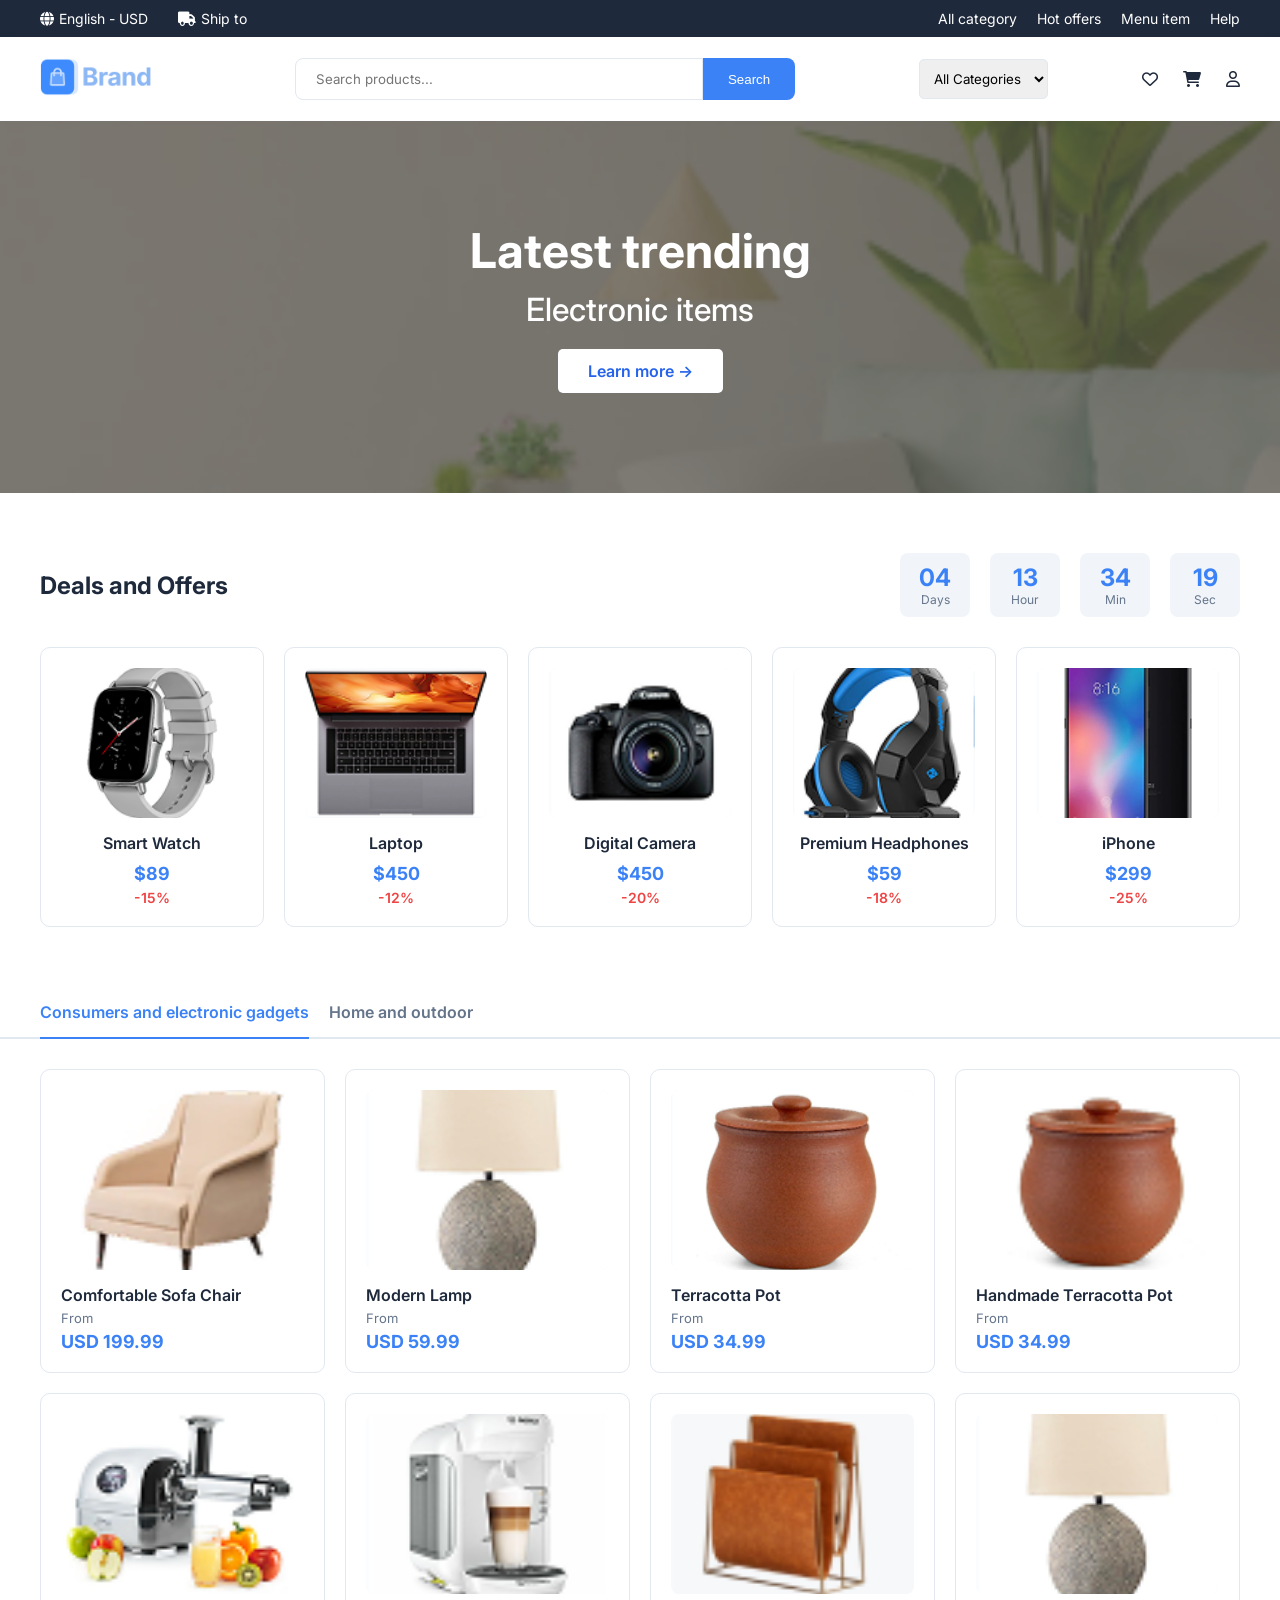
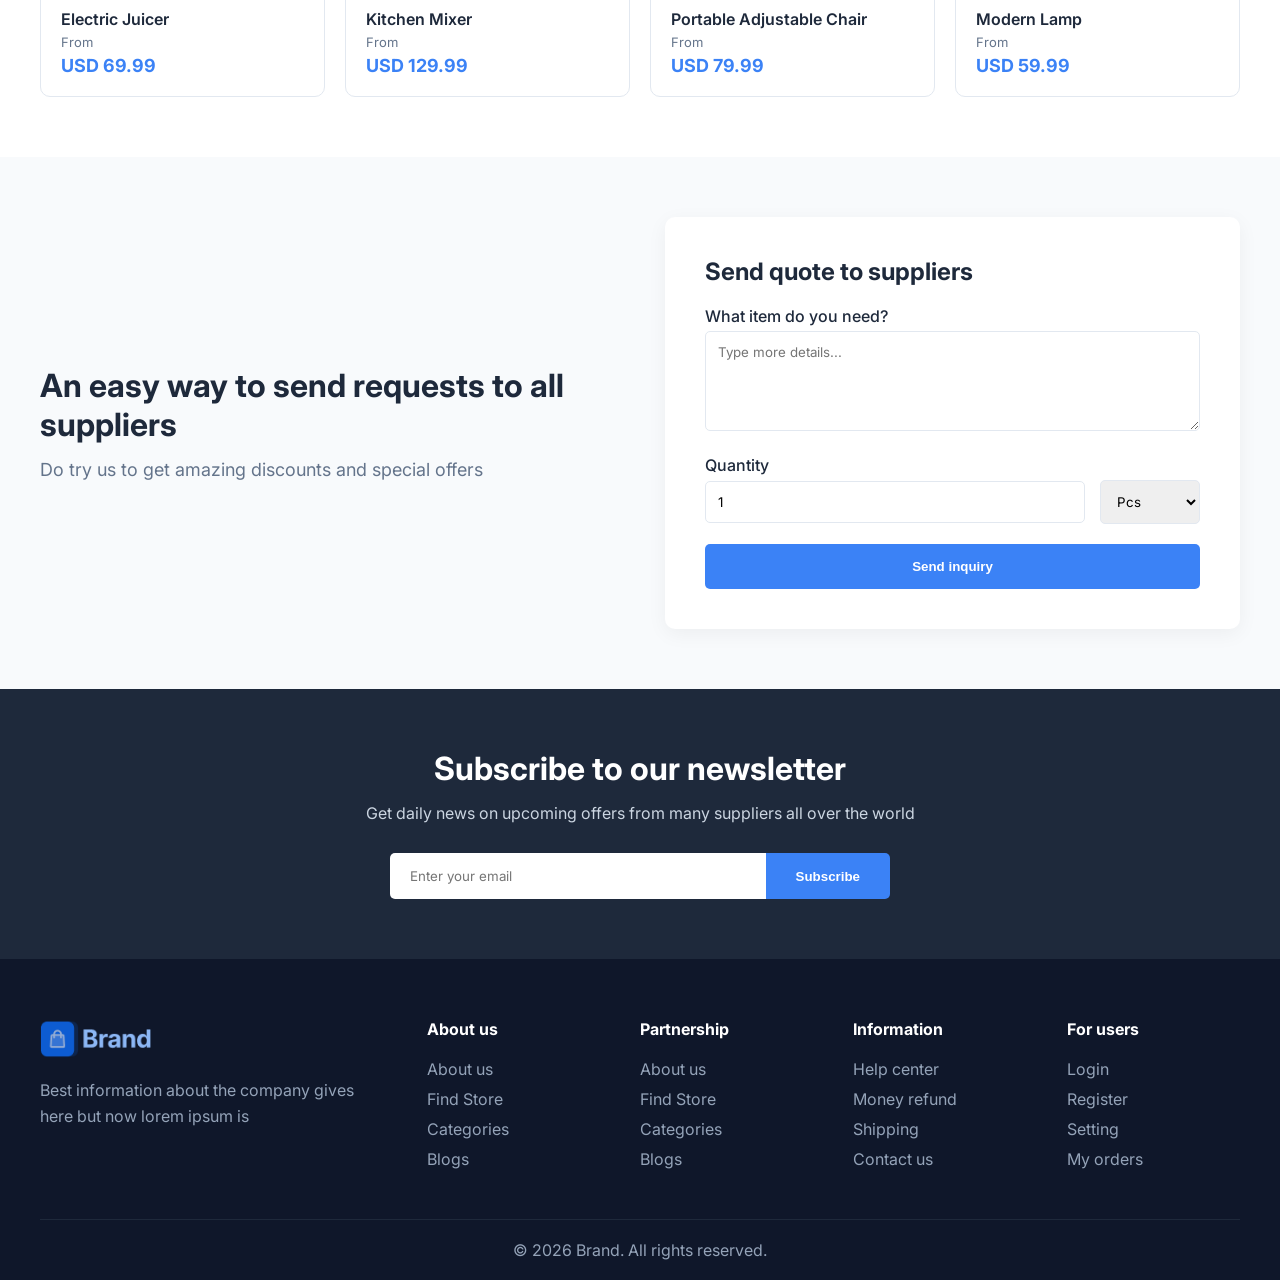
==== commit 6fe7da36: "updated version of index.html -Top Bar - Brand, search, categories, help, language, ship to - Hero S" ====
--- a/index.html
+++ b/index.html
@@ -3,8 +3,8 @@
 <head>
     <meta charset="UTF-8">
     <meta name="viewport" content="width=device-width, initial-scale=1.0">
-    <title>Ecommerce Store - Home</title>
-    <link href="https://fonts.googleapis.com/css2?family=Montserrat:wght@400;500;600;700&display=swap" rel="stylesheet">
+    <title>Brand - Supplier Marketplace</title>
+    <link href="https://fonts.googleapis.com/css2?family=Inter:wght@400;500;600;700&display=swap" rel="stylesheet">
     <link rel="stylesheet" href="https://cdnjs.cloudflare.com/ajax/libs/font-awesome/6.0.0/css/all.min.css">
     <style>
         * {
@@ -12,122 +12,98 @@
             padding: 0;
             box-sizing: border-box;
         }
-        
+
         body {
-            font-family: 'Montserrat', sans-serif;
-            color: #252B42;
-            background: #FAFAFA;
-        }
-        
-        /* Header */
-        header {
+            font-family: 'Inter', sans-serif;
+            color: #1e293b;
+            background: #ffffff;
+        }
+
+        /* Top Bar */
+        .top-bar {
+            background: #1e293b;
+            color: white;
+            padding: 10px 40px;
+            display: flex;
+            justify-content: space-between;
+            align-items: center;
+            font-size: 14px;
+        }
+
+        .top-bar-left {
+            display: flex;
+            gap: 30px;
+        }
+
+        .top-bar-left span {
+            display: flex;
+            align-items: center;
+            gap: 5px;
+            cursor: pointer;
+        }
+
+        .top-bar-right {
+            display: flex;
+            gap: 20px;
+        }
+
+        .top-bar-right span {
+            display: flex;
+            align-items: center;
+            gap: 5px;
+            cursor: pointer;
+        }
+
+        /* Main Header */
+        .main-header {
             display: flex;
             justify-content: space-between;
             align-items: center;
             padding: 20px 40px;
             background: white;
-            box-shadow: 0 2px 10px rgba(0,0,0,0.1);
-            position: sticky;
-            top: 0;
-            z-index: 1000;
-        }
-        
+            box-shadow: 0 2px 10px rgba(0,0,0,0.05);
+        }
+
         .logo img {
             height: 40px;
+            width: auto;
             cursor: pointer;
         }
-        
-        nav ul {
-            display: flex;
-            list-style: none;
-            gap: 30px;
-        }
-        
-        nav a {
-            text-decoration: none;
-            color: #737373;
-            font-weight: 600;
-            font-size: 14px;
-            transition: color 0.3s;
-            cursor: pointer;
-        }
-        
-        nav a:hover,
-        nav a.active {
-            color: #23A6F0;
-        }
-        
-        .header-icons {
-            display: flex;
-            gap: 20px;
-            color: #23A6F0;
-            font-size: 18px;
-            cursor: pointer;
-            align-items: center;
-        }
-        
-        .header-icons a {
-            color: #23A6F0;
-            text-decoration: none;
+
+        .search-bar {
+            flex: 1;
+            max-width: 500px;
+            margin: 0 30px;
+            display: flex;
             position: relative;
         }
-        
-        .cart-count, .wishlist-count {
-            background: #23A6F0;
-            color: white;
-            border-radius: 50%;
-            padding: 2px 6px;
-            font-size: 12px;
-            position: absolute;
-            top: -10px;
-            right: -10px;
-            display: none;
-        }
-        
-        /* Search Bar */
-        .search-container {
-            position: relative;
-            flex: 1;
-            max-width: 400px;
-            margin: 0 20px;
-        }
-        
-        .search-input {
+
+        .search-bar input {
             width: 100%;
             padding: 12px 20px;
-            border: 2px solid #E9E9E9;
-            border-radius: 25px;
-            font-family: 'Montserrat', sans-serif;
-            font-size: 14px;
-            transition: all 0.3s;
-        }
-        
-        .search-input:focus {
-            outline: none;
-            border-color: #23A6F0;
-            box-shadow: 0 0 0 3px rgba(35,166,240,0.1);
-        }
-        
-        .search-button {
-            position: absolute;
-            right: 10px;
-            top: 50%;
-            transform: translateY(-50%);
-            background: none;
+            border: 1px solid #e2e8f0;
+            border-radius: 8px 0 0 8px;
+            font-family: 'Inter', sans-serif;
+        }
+
+        .search-bar button {
+            padding: 12px 25px;
+            background: #3b82f6;
+            color: white;
             border: none;
-            color: #23A6F0;
+            border-radius: 0 8px 8px 0;
             cursor: pointer;
-            font-size: 16px;
-        }
-        
+            font-weight: 500;
+        }
+
         .search-results {
             position: absolute;
             top: 100%;
             left: 0;
             right: 0;
             background: white;
-            border: 1px solid #E9E9E9;
-            border-radius: 10px;
+            border: 1px solid #e2e8f0;
+            border-radius: 8px;
             box-shadow: 0 5px 20px rgba(0,0,0,0.1);
             max-height: 400px;
             overflow-y: auto;
@@ -135,61 +111,92 @@
             z-index: 1000;
             margin-top: 5px;
         }
-        
+
         .search-result-item {
             display: flex;
             align-items: center;
             gap: 15px;
-            padding: 15px;
-            border-bottom: 1px solid #E9E9E9;
+            padding: 12px;
+            border-bottom: 1px solid #e2e8f0;
             cursor: pointer;
             transition: background 0.3s;
         }
-        
-        .search-result-item:last-child {
-            border-bottom: none;
-        }
-        
+
         .search-result-item:hover {
-            background: #F5F5F5;
-        }
-        
+            background: #f8fafc;
+        }
+
         .search-result-item img {
             width: 50px;
             height: 50px;
             object-fit: cover;
             border-radius: 5px;
         }
-        
+
         .search-result-info h4 {
             font-size: 14px;
-            margin-bottom: 5px;
-        }
-        
+            margin-bottom: 3px;
+        }
+
         .search-result-info p {
-            color: #23A6F0;
+            color: #3b82f6;
             font-weight: 600;
             font-size: 13px;
         }
-        
+
         .no-results {
             padding: 20px;
             text-align: center;
-            color: #737373;
-        }
-        
-        /* Hero Section */
+            color: #64748b;
+        }
+
+        .category-select {
+            display: flex;
+            align-items: center;
+            gap: 20px;
+        }
+
+        .category-select select {
+            padding: 10px;
+            border: 1px solid #e2e8f0;
+            border-radius: 5px;
+            font-family: 'Inter', sans-serif;
+        }
+
+        .header-icons {
+            display: flex;
+            gap: 25px;
+            align-items: center;
+        }
+
+        .header-icons a {
+            color: #1e293b;
+            text-decoration: none;
+            position: relative;
+        }
+
+        .cart-count, .wishlist-count {
+            background: #3b82f6;
+            color: white;
+            border-radius: 50%;
+            padding: 2px 6px;
+            font-size: 11px;
+            position: absolute;
+            top: -8px;
+            right: -8px;
+        }
+
+        /* Hero Section with Background Image */
         .hero {
-            height: 600px;
+            background-image: url('assests/background/Group 969.png');
             background-size: cover;
             background-position: center;
-            display: flex;
-            align-items: center;
-            padding: 0 40px;
             color: white;
+            padding: 100px 40px;
+            text-align: center;
             position: relative;
         }
-        
+
         .hero::before {
             content: '';
             position: absolute;
@@ -197,932 +204,791 @@
             left: 0;
             right: 0;
             bottom: 0;
-            background: rgba(0,0,0,0.3);
-        }
-        
+            background: rgba(0, 0, 0, 0.5);
+        }
+
         .hero-content {
             position: relative;
             z-index: 1;
-            max-width: 600px;
-        }
-        
-        .hero-tagline {
-            font-size: 16px;
+        }
+
+        .hero h1 {
+            font-size: 48px;
+            margin-bottom: 10px;
+        }
+
+        .hero h2 {
+            font-size: 32px;
             margin-bottom: 20px;
-            letter-spacing: 1px;
-        }
-        
-        .hero h1 {
-            font-size: 58px;
-            margin-bottom: 20px;
-            line-height: 1.2;
-        }
-        
-        .hero p {
-            font-size: 20px;
-            margin-bottom: 30px;
-            opacity: 0.9;
-        }
-        
-        .btn {
+            font-weight: 500;
+        }
+
+        .hero .learn-more {
             display: inline-block;
-            padding: 15px 40px;
-            background: #23A6F0;
-            color: white;
+            padding: 12px 30px;
+            background: white;
+            color: #2563eb;
             text-decoration: none;
             border-radius: 5px;
+            font-weight: 600;
+        }
+
+        /* Deals Section */
+        .deals-section {
+            padding: 60px 40px;
+            max-width: 1400px;
+            margin: 0 auto;
+        }
+
+        .section-header {
+            display: flex;
+            justify-content: space-between;
+            align-items: center;
+            margin-bottom: 30px;
+            flex-wrap: wrap;
+            gap: 20px;
+        }
+
+        .section-header h3 {
+            font-size: 24px;
+            color: #1e293b;
+        }
+
+        .countdown {
+            display: flex;
+            gap: 20px;
+        }
+
+        .countdown-item {
+            text-align: center;
+            background: #f1f5f9;
+            padding: 10px 15px;
+            border-radius: 8px;
+            min-width: 70px;
+        }
+
+        .countdown-number {
+            font-size: 24px;
             font-weight: 700;
+            color: #3b82f6;
+        }
+
+        .countdown-label {
+            font-size: 12px;
+            color: #64748b;
+        }
+
+        .deals-grid {
+            display: grid;
+            grid-template-columns: repeat(5, 1fr);
+            gap: 20px;
+        }
+
+        .deal-card {
+            background: white;
+            border: 1px solid #e2e8f0;
+            border-radius: 10px;
+            padding: 20px;
+            text-align: center;
             transition: all 0.3s;
-        }
-        
-        .btn:hover {
-            background: #1a7dc0;
-            transform: translateY(-2px);
-        }
-        
-        /* Services Section */
-        .services {
-            padding: 60px 40px;
-            background: #FAFAFA;
-        }
-        
-        .section-title {
-            text-align: center;
-            font-size: 32px;
-            margin-bottom: 40px;
-        }
-        
-        .service-grid {
+            cursor: pointer;
+        }
+
+        .deal-card:hover {
+            transform: translateY(-5px);
+            box-shadow: 0 10px 25px rgba(0,0,0,0.1);
+        }
+
+        .deal-image {
+            width: 100%;
+            height: 150px;
+            background: #f8fafc;
+            border-radius: 8px;
+            margin-bottom: 15px;
+            overflow: hidden;
+        }
+
+        .deal-image img {
+            width: 100%;
+            height: 100%;
+            object-fit: cover;
+        }
+
+        .deal-title {
+            font-weight: 600;
+            margin-bottom: 10px;
+        }
+
+        .deal-price {
+            color: #3b82f6;
+            font-weight: 700;
+            font-size: 18px;
+        }
+
+        .deal-discount {
+            color: #ef4444;
+            font-size: 14px;
+            font-weight: 600;
+            margin-top: 5px;
+        }
+
+        /* Category Tabs */
+        .category-tabs {
+            display: flex;
+            gap: 20px;
+            padding: 0 40px;
+            max-width: 1400px;
+            margin: 0 auto 30px;
+            border-bottom: 2px solid #e2e8f0;
+        }
+
+        .category-tab {
+            padding: 15px 0;
+            cursor: pointer;
+            font-weight: 600;
+            color: #64748b;
+            position: relative;
+        }
+
+        .category-tab.active {
+            color: #3b82f6;
+        }
+
+        .category-tab.active::after {
+            content: '';
+            position: absolute;
+            bottom: -2px;
+            left: 0;
+            width: 100%;
+            height: 2px;
+            background: #3b82f6;
+        }
+
+        /* Products Grid */
+        .products-grid {
             display: grid;
             grid-template-columns: repeat(4, 1fr);
-            gap: 30px;
-            max-width: 1200px;
+            gap: 20px;
+            padding: 0 40px 60px;
+            max-width: 1400px;
             margin: 0 auto;
         }
-        
-        .service-card {
+
+        .product-item {
             background: white;
+            border: 1px solid #e2e8f0;
             border-radius: 10px;
-            overflow: hidden;
-            box-shadow: 0 2px 10px rgba(0,0,0,0.1);
-            transition: transform 0.3s;
-        }
-        
-        .service-card:hover {
-            transform: translateY(-5px);
-        }
-        
-        .service-card img {
-            width: 100%;
-            height: 200px;
-            object-fit: cover;
-        }
-        
-        .service-card h3 {
             padding: 20px;
-            text-align: center;
-            font-size: 16px;
-            color: #252B42;
-        }
-        
-        /* Featured Products Section */
-        .featured-section {
-            padding: 60px 40px;
-        }
-        
-        .category-header {
-            display: flex;
-            justify-content: space-between;
-            align-items: center;
-            max-width: 1200px;
-            margin: 0 auto 30px;
-        }
-        
-        .category-header h2 {
-            font-size: 24px;
-        }
-        
-        .view-all {
-            color: #23A6F0;
-            text-decoration: none;
-            font-weight: 600;
-        }
-        
-        .product-grid {
-            display: grid;
-            grid-template-columns: repeat(4, 1fr);
-            gap: 30px;
-            max-width: 1200px;
-            margin: 0 auto;
-        }
-        
-        .product-card {
-            background: white;
-            border-radius: 10px;
-            overflow: hidden;
-            box-shadow: 0 2px 10px rgba(0,0,0,0.1);
             transition: all 0.3s;
             cursor: pointer;
-            position: relative;
-        }
-        
-        .product-card:hover {
+        }
+
+        .product-item:hover {
             transform: translateY(-5px);
-            box-shadow: 0 10px 30px rgba(0,0,0,0.15);
-        }
-        
+            box-shadow: 0 10px 25px rgba(0,0,0,0.1);
+        }
+
         .product-image {
-            height: 250px;
+            width: 100%;
+            height: 180px;
+            background: #f8fafc;
+            border-radius: 8px;
+            margin-bottom: 15px;
             overflow: hidden;
-            background: #f5f5f5;
-            position: relative;
-        }
-        
+        }
+
         .product-image img {
             width: 100%;
             height: 100%;
             object-fit: cover;
-            transition: transform 0.5s;
-        }
-        
-        .product-card:hover .product-image img {
-            transform: scale(1.1);
-        }
-        
-        .wishlist-icon {
-            position: absolute;
-            top: 10px;
-            right: 10px;
-            background: white;
-            width: 40px;
-            height: 40px;
-            border-radius: 50%;
-            display: flex;
-            align-items: center;
-            justify-content: center;
-            cursor: pointer;
-            z-index: 10;
-            box-shadow: 0 2px 5px rgba(0,0,0,0.1);
-            transition: all 0.3s;
-            pointer-events: auto;
-        }
-        
-        .wishlist-icon i {
-            color: #23A6F0;
-            font-size: 20px;
-            transition: all 0.3s;
-        }
-        
-        .wishlist-icon.active i {
-            color: #FF4444;
-        }
-        
-        .wishlist-icon:hover {
-            transform: scale(1.1);
-        }
-        
-        .product-info {
-            padding: 20px;
-        }
-        
-        .product-info h3 {
-            margin-bottom: 10px;
-            font-size: 16px;
-        }
-        
+        }
+
+        .product-name {
+            font-weight: 600;
+            margin-bottom: 5px;
+        }
+
+        .product-from {
+            font-size: 13px;
+            color: #64748b;
+            margin-bottom: 5px;
+        }
+
         .product-price {
-            color: #23A6F0;
+            color: #3b82f6;
+            font-weight: 700;
             font-size: 18px;
-            font-weight: 700;
-        }
-        
-        /* About Section */
-        .about-section {
-            padding: 80px 40px;
-            background: white;
-        }
-        
-        .about-content {
-            display: grid;
-            grid-template-columns: 1fr 1fr;
-            gap: 50px;
-            max-width: 1200px;
-            margin: 0 auto;
-            align-items: center;
-        }
-        
-        .about-text h2 {
-            font-size: 36px;
-            margin-bottom: 20px;
-            color: #252B42;
-        }
-        
-        .about-text p {
-            color: #737373;
-            line-height: 1.8;
-            margin-bottom: 20px;
-        }
-        
-        .about-image img {
-            width: 100%;
-            border-radius: 10px;
-            box-shadow: 0 10px 30px rgba(0,0,0,0.1);
-        }
-        
-        .stats-grid {
-            display: grid;
-            grid-template-columns: repeat(3, 1fr);
-            gap: 30px;
-            margin-top: 40px;
-            text-align: center;
-        }
-        
-        .stat-item h3 {
-            font-size: 40px;
-            color: #23A6F0;
-            margin-bottom: 5px;
-        }
-        
-        .stat-item p {
-            color: #737373;
-            font-size: 14px;
-        }
-        
-        /* Flags Section */
-        .flags-section {
+        }
+
+        /* Quote Section */
+        .quote-section {
+            background: #f8fafc;
             padding: 60px 40px;
-            background: white;
-            text-align: center;
-        }
-        
-        .flag-grid {
-            display: flex;
-            justify-content: center;
-            gap: 40px;
-            flex-wrap: wrap;
-            max-width: 1200px;
-            margin: 40px auto 0;
-        }
-        
-        .flag-item {
-            display: flex;
-            flex-direction: column;
-            align-items: center;
-            gap: 10px;
-        }
-        
-        .flag-item img {
-            width: 60px;
-            height: 40px;
-            object-fit: cover;
-            border-radius: 5px;
-            box-shadow: 0 2px 5px rgba(0,0,0,0.1);
-        }
-        
-        .flag-item span {
-            font-weight: 600;
-            color: #737373;
-        }
-        
-        /* Contact Section */
-        .contact-section {
-            padding: 80px 40px;
-            background: #FAFAFA;
-        }
-        
-        .contact-container {
+        }
+
+        .quote-container {
             max-width: 1200px;
             margin: 0 auto;
             display: grid;
             grid-template-columns: 1fr 1fr;
             gap: 50px;
-        }
-        
-        .contact-info h2 {
-            font-size: 36px;
-            margin-bottom: 20px;
-        }
-        
-        .contact-info p {
-            color: #737373;
-            line-height: 1.8;
-            margin-bottom: 30px;
-        }
-        
-        .contact-details {
-            margin-top: 30px;
-        }
-        
-        .contact-item {
-            display: flex;
             align-items: center;
-            gap: 15px;
-            margin-bottom: 20px;
-        }
-        
-        .contact-item i {
-            width: 40px;
-            height: 40px;
-            background: #23A6F0;
-            color: white;
-            border-radius: 50%;
-            display: flex;
-            align-items: center;
-            justify-content: center;
+        }
+
+        .quote-left h2 {
+            font-size: 32px;
+            margin-bottom: 15px;
+            color: #1e293b;
+        }
+
+        .quote-left p {
+            color: #64748b;
             font-size: 18px;
         }
-        
-        .contact-item h4 {
-            margin-bottom: 5px;
-            color: #252B42;
-        }
-        
-        .contact-item p {
-            margin: 0;
-            color: #737373;
-        }
-        
-        .contact-form {
+
+        .quote-form {
             background: white;
             padding: 40px;
             border-radius: 10px;
-            box-shadow: 0 5px 20px rgba(0,0,0,0.1);
-        }
-        
+            box-shadow: 0 5px 20px rgba(0,0,0,0.05);
+        }
+
+        .quote-form h3 {
+            font-size: 24px;
+            margin-bottom: 20px;
+        }
+
         .form-group {
             margin-bottom: 20px;
         }
-        
+
+        .form-group label {
+            display: block;
+            margin-bottom: 5px;
+            font-weight: 500;
+            color: #1e293b;
+        }
+
         .form-group input,
+        .form-group textarea,
+        .form-group select {
+            width: 100%;
+            padding: 12px;
+            border: 1px solid #e2e8f0;
+            border-radius: 5px;
+            font-family: 'Inter', sans-serif;
+        }
+
         .form-group textarea {
+            height: 100px;
+            resize: vertical;
+        }
+
+        .quantity-row {
+            display: flex;
+            gap: 15px;
+            align-items: center;
+        }
+
+        .quantity-row input {
+            flex: 1;
+        }
+
+        .quantity-row select {
+            width: 100px;
+        }
+
+        .send-inquiry {
             width: 100%;
             padding: 15px;
-            border: 1px solid #E9E9E9;
-            border-radius: 5px;
-            font-family: 'Montserrat', sans-serif;
-            font-size: 14px;
-            transition: all 0.3s;
-        }
-        
-        .form-group input:focus,
-        .form-group textarea:focus {
-            outline: none;
-            border-color: #23A6F0;
-            box-shadow: 0 0 0 3px rgba(35,166,240,0.1);
-        }
-        
-        .form-group textarea {
-            height: 150px;
-            resize: vertical;
-        }
-        
-        .submit-btn {
-            width: 100%;
-            padding: 15px;
-            background: #23A6F0;
+            background: #3b82f6;
             color: white;
             border: none;
             border-radius: 5px;
             font-weight: 600;
             cursor: pointer;
-            transition: all 0.3s;
-        }
-        
-        .submit-btn:hover {
-            background: #1a7dc0;
-        }
-        
+            transition: background 0.3s;
+        }
+
+        .send-inquiry:hover {
+            background: #2563eb;
+        }
+
+        /* Newsletter */
+        .newsletter {
+            background: #1e293b;
+            color: white;
+            padding: 60px 40px;
+            text-align: center;
+        }
+
+        .newsletter h2 {
+            font-size: 32px;
+            margin-bottom: 15px;
+        }
+
+        .newsletter p {
+            color: #cbd5e1;
+            margin-bottom: 30px;
+        }
+
+        .newsletter-form {
+            display: flex;
+            max-width: 500px;
+            margin: 0 auto;
+        }
+
+        .newsletter-form input {
+            flex: 1;
+            padding: 15px 20px;
+            border: none;
+            border-radius: 5px 0 0 5px;
+            font-family: 'Inter', sans-serif;
+        }
+
+        .newsletter-form button {
+            padding: 15px 30px;
+            background: #3b82f6;
+            color: white;
+            border: none;
+            border-radius: 0 5px 5px 0;
+            font-weight: 600;
+            cursor: pointer;
+        }
+
         /* Footer */
         footer {
-            background: #252B42;
+            background: #0f172a;
             color: white;
             padding: 60px 40px 20px;
         }
-        
+
         .footer-content {
             display: grid;
-            grid-template-columns: repeat(4, 1fr);
+            grid-template-columns: 2fr 1fr 1fr 1fr 1fr;
             gap: 40px;
-            max-width: 1200px;
+            max-width: 1400px;
             margin: 0 auto 40px;
         }
-        
+
+        .footer-brand p {
+            color: #94a3b8;
+            margin: 15px 0;
+            line-height: 1.6;
+        }
+
         .footer-section h4 {
             margin-bottom: 20px;
-        }
-        
+            font-size: 16px;
+        }
+
         .footer-section ul {
             list-style: none;
         }
-        
+
         .footer-section ul li {
             margin-bottom: 10px;
         }
-        
-        .footer-section a {
-            color: #BDBDBD;
+
+        .footer-section ul li a {
+            color: #94a3b8;
             text-decoration: none;
             transition: color 0.3s;
-            cursor: pointer;
-        }
-        
-        .footer-section a:hover {
-            color: #23A6F0;
-        }
-        
+        }
+
+        .footer-section ul li a:hover {
+            color: #3b82f6;
+        }
+
         .footer-bottom {
             text-align: center;
             padding-top: 20px;
-            border-top: 1px solid #374151;
-            color: #BDBDBD;
-        }
-        
+            border-top: 1px solid #1e293b;
+            color: #94a3b8;
+        }
+
         /* Responsive */
         @media (max-width: 1024px) {
-            .service-grid,
-            .product-grid,
-            .stats-grid {
+            .deals-grid {
                 grid-template-columns: repeat(3, 1fr);
             }
-            
-            .about-content,
-            .contact-container {
-                grid-template-columns: 1fr;
-            }
-        }
-        
+            .products-grid {
+                grid-template-columns: repeat(3, 1fr);
+            }
+            .footer-content {
+                grid-template-columns: repeat(3, 1fr);
+            }
+        }
+
         @media (max-width: 768px) {
-            header {
+            .top-bar {
+                flex-direction: column;
+                gap: 10px;
+            }
+            .main-header {
                 flex-direction: column;
                 gap: 15px;
             }
-            
-            nav ul {
-                gap: 15px;
+            .search-bar {
+                max-width: 100%;
+                margin: 10px 0;
+            }
+            .deals-grid {
+                grid-template-columns: repeat(2, 1fr);
+            }
+            .products-grid {
+                grid-template-columns: repeat(2, 1fr);
+            }
+            .quote-container {
+                grid-template-columns: 1fr;
+            }
+            .footer-content {
+                grid-template-columns: repeat(2, 1fr);
+            }
+        }
+
+        @media (max-width: 480px) {
+            .deals-grid,
+            .products-grid,
+            .footer-content {
+                grid-template-columns: 1fr;
+            }
+            .top-bar-left,
+            .top-bar-right {
                 flex-wrap: wrap;
                 justify-content: center;
-            }
-            
-            .search-container {
-                width: 100%;
-                max-width: 100%;
-                margin: 10px 0;
-            }
-            
-            .hero h1 {
-                font-size: 36px;
-            }
-            
-            .service-grid,
-            .product-grid,
-            .stats-grid,
-            .footer-content {
-                grid-template-columns: repeat(2, 1fr);
-            }
-        }
-        
-        @media (max-width: 480px) {
-            .service-grid,
-            .product-grid,
-            .stats-grid,
-            .footer-content {
-                grid-template-columns: 1fr;
-            }
-            
-            .hero h1 {
-                font-size: 28px;
             }
         }
     </style>
 </head>
 <body>
 
-    <header>
+    <!-- Top Bar -->
+    <div class="top-bar">
+        <div class="top-bar-left">
+            <span><i class="fas fa-globe"></i> English - USD</span>
+            <span><i class="fas fa-truck"></i> Ship to</span>
+        </div>
+        <div class="top-bar-right">
+            <span>All category</span>
+            <span>Hot offers</span>
+            <span>Menu item</span>
+            <span>Help</span>
+        </div>
+    </div>
+
+    <!-- Main Header -->
+    <div class="main-header">
         <div class="logo" onclick="location.href='index.html'">
-            <img src="assests/logo/logo-colored.png" alt="Bandage">
+            <img src="assests/logo/logo-colored.png" alt="Brand Logo">
         </div>
         
-        <nav>
-            <ul>
-                <li><a href="index.html" class="active">Home</a></li>
-                <li><a href="products.html">Products</a></li>
-                <li><a onclick="scrollToSection('about')">About</a></li>
-                <li><a onclick="scrollToSection('contact')">Contact</a></li>
-            </ul>
-        </nav>
-
-        <!-- Search Bar -->
-        <div class="search-container">
-            <input type="text" class="search-input" id="searchInput" placeholder="Search products..." autocomplete="off">
-            <button class="search-button" id="searchButton"><i class="fas fa-search"></i></button>
+        <div class="search-bar">
+            <input type="text" id="searchInput" placeholder="Search products...">
+            <button id="searchButton">Search</button>
             <div class="search-results" id="searchResults"></div>
         </div>
+
+        <div class="category-select">
+            <select>
+                <option>All Categories</option>
+                <option>Electronics</option>
+                <option>Fashion</option>
+                <option>Interior</option>
+            </select>
+        </div>
+
+        <div class="header-icons">
+            <a href="wishlist.html"><i class="far fa-heart"></i><span class="wishlist-count" id="wishlistCount">0</span></a>
+            <a href="cart.html"><i class="fas fa-shopping-cart"></i><span class="cart-count" id="cartCount">0</span></a>
+            <a href="#"><i class="far fa-user"></i></a>
+        </div>
+    </div>
+
+    <!-- Hero Section with Background Image -->
+    <section class="hero">
+        <div class="hero-content">
+            <h1>Latest trending</h1>
+            <h2>Electronic items</h2>
+            <a href="products.html" class="learn-more">Learn more →</a>
+        </div>
+    </section>
+
+    <!-- Deals and Offers -->
+    <section class="deals-section">
+        <div class="section-header">
+            <h3>Deals and Offers</h3>
+            <div class="countdown">
+                <div class="countdown-item">
+                    <div class="countdown-number" id="days">04</div>
+                    <div class="countdown-label">Days</div>
+                </div>
+                <div class="countdown-item">
+                    <div class="countdown-number" id="hours">13</div>
+                    <div class="countdown-label">Hour</div>
+                </div>
+                <div class="countdown-item">
+                    <div class="countdown-number" id="minutes">34</div>
+                    <div class="countdown-label">Min</div>
+                </div>
+                <div class="countdown-item">
+                    <div class="countdown-number" id="seconds">21</div>
+                    <div class="countdown-label">Sec</div>
+                </div>
+            </div>
+        </div>
+
+        <div class="deals-grid">
+            <div class="deal-card" onclick="location.href='product-details.html?id=17'">
+                <div class="deal-image">
+                    <img src="assests/tech/8.png" alt="Smart Watch">
+                </div>
+                <div class="deal-title">Smart Watch</div>
+                <div class="deal-price">$89</div>
+                <div class="deal-discount">-15%</div>
+            </div>
+            <div class="deal-card" onclick="location.href='product-details.html?id=22'">
+                <div class="deal-image">
+                    <img src="assests/tech/image 34.png" alt="Laptop">
+                </div>
+                <div class="deal-title">Laptop</div>
+                <div class="deal-price">$450</div>
+                <div class="deal-discount">-12%</div>
+            </div>
+            <div class="deal-card" onclick="location.href='product-details.html?id=16'">
+                <div class="deal-image">
+                    <img src="assests/tech/6.png" alt="Digital Camera">
+                </div>
+                <div class="deal-title">Digital Camera</div>
+                <div class="deal-price">$450</div>
+                <div class="deal-discount">-20%</div>
+            </div>
+            <div class="deal-card" onclick="location.href='product-details.html?id=19'">
+                <div class="deal-image">
+                    <img src="assests/tech/image 29.png" alt="Premium Headphones">
+                </div>
+                <div class="deal-title">Premium Headphones</div>
+                <div class="deal-price">$59</div>
+                <div class="deal-discount">-18%</div>
+            </div>
+            <div class="deal-card" onclick="location.href='product-details.html?id=18'">
+                <div class="deal-image">
+                    <img src="assests/tech/image 23.png" alt="iPhone">
+                </div>
+                <div class="deal-title">iPhone</div>
+                <div class="deal-price">$299</div>
+                <div class="deal-discount">-25%</div>
+            </div>
+        </div>
+    </section>
+
+    <!-- Category Tabs -->
+    <div class="category-tabs">
+        <span class="category-tab active" onclick="switchCategory('electronics')">Consumers and electronic gadgets</span>
+        <span class="category-tab" onclick="switchCategory('home')">Home and outdoor</span>
+    </div>
+
+    <!-- Products Grid -->
+    <div class="products-grid" id="productsGrid">
+        <!-- Electronics Category - Interior Products -->
+        <div class="product-item electronics" onclick="location.href='product-details.html?id=7'">
+            <div class="product-image">
+                <img src="assests/interior/1.png" alt="Comfortable Sofa Chair">
+            </div>
+            <div class="product-name">Comfortable Sofa Chair</div>
+            <div class="product-from">From</div>
+            <div class="product-price">USD 199.99</div>
+        </div>
+        <div class="product-item electronics" onclick="location.href='product-details.html?id=9'">
+            <div class="product-image">
+                <img src="assests/interior/6.png" alt="Modern Lamp">
+            </div>
+            <div class="product-name">Modern Lamp</div>
+            <div class="product-from">From</div>
+            <div class="product-price">USD 59.99</div>
+        </div>
+        <div class="product-item electronics" onclick="location.href='product-details.html?id=14'">
+            <div class="product-image">
+                <img src="assests/interior/image 90.png" alt="Terracotta Pot">
+            </div>
+            <div class="product-name">Terracotta Pot</div>
+            <div class="product-from">From</div>
+            <div class="product-price">USD 34.99</div>
+        </div>
+        <div class="product-item electronics" onclick="location.href='product-details.html?id=8'">
+            <div class="product-image">
+                <img src="assests/interior/3.png" alt="Handmade Terracotta Pot">
+            </div>
+            <div class="product-name">Handmade Terracotta Pot</div>
+            <div class="product-from">From</div>
+            <div class="product-price">USD 34.99</div>
+        </div>
+        <div class="product-item electronics" onclick="location.href='product-details.html?id=12'">
+            <div class="product-image">
+                <img src="assests/interior/9.png" alt="Electric Juicer">
+            </div>
+            <div class="product-name">Electric Juicer</div>
+            <div class="product-from">From</div>
+            <div class="product-price">USD 69.99</div>
+        </div>
+        <div class="product-item electronics" onclick="location.href='product-details.html?id=11'">
+            <div class="product-image">
+                <img src="assests/interior/8.png" alt="Kitchen Mixer">
+            </div>
+            <div class="product-name">Kitchen Mixer</div>
+            <div class="product-from">From</div>
+            <div class="product-price">USD 129.99</div>
+        </div>
+        <div class="product-item electronics" onclick="location.href='product-details.html?id=10'">
+            <div class="product-image">
+                <img src="assests/interior/7.png" alt="Portable Adjustable Chair">
+            </div>
+            <div class="product-name">Portable Adjustable Chair</div>
+            <div class="product-from">From</div>
+            <div class="product-price">USD 79.99</div>
+        </div>
+        <div class="product-item electronics" onclick="location.href='product-details.html?id=9'">
+            <div class="product-image">
+                <img src="assests/interior/6.png" alt="Modern Lamp">
+            </div>
+            <div class="product-name">Modern Lamp</div>
+            <div class="product-from">From</div>
+            <div class="product-price">USD 59.99</div>
+        </div>
         
-        <div class="header-icons">
-            <i class="far fa-user"></i>
-            <a href="wishlist.html" style="position: relative;">
-                <i class="far fa-heart"></i>
-                <span class="wishlist-count" id="wishlistCount"></span>
-            </a>
-            <a href="cart.html" style="position: relative;">
-                <i class="fas fa-shopping-cart"></i>
-                <span class="cart-count" id="cartCount"></span>
-            </a>
-        </div>
-    </header>
-
-    <!-- Hero Section with your background image -->
-    <section class="hero" style="background-image: url('assests/background/Group 969.png');">
-        <div class="hero-content">
-            <p class="hero-tagline">SUMMER 2026</p>
-            <h1>NEW COLLECTION</h1>
-            <p>Discover the latest trends in fashion, interior design, and technology</p>
-            <a href="products.html" class="btn">SHOP NOW</a>
-        </div>
-    </section>
-
-    <!-- Services Section with your service images -->
-    <section class="services">
-        <h2 class="section-title">Our Services</h2>
-        <div class="service-grid">
-            <div class="service-card">
-                <img src="assests/services/image 98.png" alt="Service">
-                <h3>Source from Industry Hubs</h3>
-            </div>
-            <div class="service-card">
-                <img src="assests/services/image 106.png" alt="Service">
-                <h3>Customize Your Products</h3>
-            </div>
-            <div class="service-card">
-                <img src="assests/services/image 107.png" alt="Service">
-                <h3>Fast, reliable shipping</h3>
-            </div>
-            <div class="service-card">
-                <img src="assests/services/Mask group.png" alt="Service">
-                <h3>Product monitoring</h3>
-            </div>
-        </div>
-    </section>
-
-    <!-- Featured Clothing Products -->
-    <section class="featured-section">
-        <div class="category-header">
-            <h2>Featured Clothing</h2>
-            <a href="products.html?category=cloth" class="view-all">View All →</a>
-        </div>
-        <div class="product-grid">
-            <div class="product-card" onclick="location.href='product-details.html?id=1'">
-                <div class="product-image">
-                    <img src="assests/cloth/2 1.png" alt="Brown Faux Fur Jacket">
-                    <div class="wishlist-icon" onclick="event.stopPropagation(); toggleWishlist(1, this)">
-                        <i class="far fa-heart"></i>
+        <!-- Home and Outdoor Category - Tech Products (initially hidden) -->
+        <div class="product-item home" style="display: none;" onclick="location.href='product-details.html?id=17'">
+            <div class="product-image">
+                <img src="assests/tech/8.png" alt="Smart Watch">
+            </div>
+            <div class="product-name">Smart Watch</div>
+            <div class="product-from">From</div>
+            <div class="product-price">USD 179.99</div>
+        </div>
+        <div class="product-item home" style="display: none;" onclick="location.href='product-details.html?id=16'">
+            <div class="product-image">
+                <img src="assests/tech/6.png" alt="Digital Camera">
+            </div>
+            <div class="product-name">Digital Camera</div>
+            <div class="product-from">From</div>
+            <div class="product-price">USD 249.99</div>
+        </div>
+        <div class="product-item home" style="display: none;" onclick="location.href='product-details.html?id=24'">
+            <div class="product-image">
+                <img src="assests/tech/image 86.png" alt="Wireless Headphones">
+            </div>
+            <div class="product-name">Wireless Headphones</div>
+            <div class="product-from">From</div>
+            <div class="product-price">USD 89.99</div>
+        </div>
+        <div class="product-item home" style="display: none;" onclick="location.href='product-details.html?id=23'">
+            <div class="product-image">
+                <img src="assests/tech/image 85.png" alt="Thormus Device">
+            </div>
+            <div class="product-name">Thormus Device</div>
+            <div class="product-from">From</div>
+            <div class="product-price">USD 199.99</div>
+        </div>
+    </div>
+
+    <!-- Quote Section -->
+    <section class="quote-section">
+        <div class="quote-container">
+            <div class="quote-left">
+                <h2>An easy way to send requests to all suppliers</h2>
+                <p>Do try us to get amazing discounts and special offers</p>
+            </div>
+            <div class="quote-form">
+                <h3>Send quote to suppliers</h3>
+                <form id="quoteForm" onsubmit="handleQuoteSubmit(event)">
+                    <div class="form-group">
+                        <label>What item do you need?</label>
+                        <textarea placeholder="Type more details..."></textarea>
                     </div>
-                </div>
-                <div class="product-info">
-                    <h3>Brown Faux Fur Jacket</h3>
-                    <p class="product-price">$89.99</p>
-                </div>
-            </div>
-            <div class="product-card" onclick="location.href='product-details.html?id=2'">
-                <div class="product-image">
-                    <img src="assests/cloth/Bitmap (2).png" alt="Slim-Fit Cargo Pants">
-                    <div class="wishlist-icon" onclick="event.stopPropagation(); toggleWishlist(2, this)">
-                        <i class="far fa-heart"></i>
-                    </div>
-                </div>
-                <div class="product-info">
-                    <h3>Slim-Fit Cargo Pants</h3>
-                    <p class="product-price">$49.99</p>
-                </div>
-            </div>
-            <div class="product-card" onclick="location.href='product-details.html?id=3'">
-                <div class="product-image">
-                    <img src="assests/cloth/Bitmap.png" alt="Cotton T-Shirt">
-                    <div class="wishlist-icon" onclick="event.stopPropagation(); toggleWishlist(3, this)">
-                        <i class="far fa-heart"></i>
-                    </div>
-                </div>
-                <div class="product-info">
-                    <h3>Cotton T-Shirt</h3>
-                    <p class="product-price">$24.99</p>
-                </div>
-            </div>
-            <div class="product-card" onclick="location.href='product-details.html?id=6'">
-                <div class="product-image">
-                    <img src="assests/cloth/image 30.png" alt="Wool-Blend Overcoat">
-                    <div class="wishlist-icon" onclick="event.stopPropagation(); toggleWishlist(6, this)">
-                        <i class="far fa-heart"></i>
-                    </div>
-                </div>
-                <div class="product-info">
-                    <h3>Wool-Blend Overcoat</h3>
-                    <p class="product-price">$149.99</p>
-                </div>
-            </div>
-        </div>
-    </section>
-
-    <!-- Featured Interior Products -->
-    <section class="featured-section">
-        <div class="category-header">
-            <h2>Featured Interior</h2>
-            <a href="products.html?category=interior" class="view-all">View All →</a>
-        </div>
-        <div class="product-grid">
-            <div class="product-card" onclick="location.href='product-details.html?id=7'">
-                <div class="product-image">
-                    <img src="assests/interior/1.png" alt="Sofa Chair">
-                    <div class="wishlist-icon" onclick="event.stopPropagation(); toggleWishlist(7, this)">
-                        <i class="far fa-heart"></i>
-                    </div>
-                </div>
-                <div class="product-info">
-                    <h3>Comfortable Sofa Chair</h3>
-                    <p class="product-price">$199.99</p>
-                </div>
-            </div>
-            <div class="product-card" onclick="location.href='product-details.html?id=8'">
-                <div class="product-image">
-                    <img src="assests/interior/3.png" alt="Terracotta Pot">
-                    <div class="wishlist-icon" onclick="event.stopPropagation(); toggleWishlist(8, this)">
-                        <i class="far fa-heart"></i>
-                    </div>
-                </div>
-                <div class="product-info">
-                    <h3>Handmade Terracotta Pot</h3>
-                    <p class="product-price">$34.99</p>
-                </div>
-            </div>
-            <div class="product-card" onclick="location.href='product-details.html?id=10'">
-                <div class="product-image">
-                    <img src="assests/interior/7.png" alt="Adjustable Chair">
-                    <div class="wishlist-icon" onclick="event.stopPropagation(); toggleWishlist(10, this)">
-                        <i class="far fa-heart"></i>
-                    </div>
-                </div>
-                <div class="product-info">
-                    <h3>Portable Adjustable Chair</h3>
-                    <p class="product-price">$79.99</p>
-                </div>
-            </div>
-            <div class="product-card" onclick="location.href='product-details.html?id=13'">
-                <div class="product-image">
-                    <img src="assests/interior/image 89.png" alt="Plant">
-                    <div class="wishlist-icon" onclick="event.stopPropagation(); toggleWishlist(13, this)">
-                        <i class="far fa-heart"></i>
-                    </div>
-                </div>
-                <div class="product-info">
-                    <h3>Decorative Plant</h3>
-                    <p class="product-price">$29.99</p>
-                </div>
-            </div>
-        </div>
-    </section>
-
-    <!-- Featured Tech Products -->
-    <section class="featured-section">
-        <div class="category-header">
-            <h2>Featured Technology</h2>
-            <a href="products.html?category=tech" class="view-all">View All →</a>
-        </div>
-        <div class="product-grid">
-            <div class="product-card" onclick="location.href='product-details.html?id=16'">
-                <div class="product-image">
-                    <img src="assests/tech/6.png" alt="Camera">
-                    <div class="wishlist-icon" onclick="event.stopPropagation(); toggleWishlist(16, this)">
-                        <i class="far fa-heart"></i>
-                    </div>
-                </div>
-                <div class="product-info">
-                    <h3>Digital Camera</h3>
-                    <p class="product-price">$249.99</p>
-                </div>
-            </div>
-            <div class="product-card" onclick="location.href='product-details.html?id=18'">
-                <div class="product-image">
-                    <img src="assests/tech/image 23.png" alt="iPhone">
-                    <div class="wishlist-icon" onclick="event.stopPropagation(); toggleWishlist(18, this)">
-                        <i class="far fa-heart"></i>
-                    </div>
-                </div>
-                <div class="product-info">
-                    <h3>iPhone</h3>
-                    <p class="product-price">$999.99</p>
-                </div>
-            </div>
-            <div class="product-card" onclick="location.href='product-details.html?id=19'">
-                <div class="product-image">
-                    <img src="assests/tech/image 29.png" alt="Headphones">
-                    <div class="wishlist-icon" onclick="event.stopPropagation(); toggleWishlist(19, this)">
-                        <i class="far fa-heart"></i>
-                    </div>
-                </div>
-                <div class="product-info">
-                    <h3>Premium Headphones</h3>
-                    <p class="product-price">$149.99</p>
-                </div>
-            </div>
-            <div class="product-card" onclick="location.href='product-details.html?id=22'">
-                <div class="product-image">
-                    <img src="assests/tech/image 34.png" alt="Laptop">
-                    <div class="wishlist-icon" onclick="event.stopPropagation(); toggleWishlist(22, this)">
-                        <i class="far fa-heart"></i>
-                    </div>
-                </div>
-                <div class="product-info">
-                    <h3>Laptop</h3>
-                    <p class="product-price">$899.99</p>
-                </div>
-            </div>
-        </div>
-    </section>
-
-    <!-- About Section -->
-    <section id="about" class="about-section">
-        <div class="about-content">
-            <div class="about-text">
-                <h2>About Us</h2>
-                <p>Welcome to Ecommerce Store, your number one source for quality products. We're dedicated to providing you the very best of fashion, interior design, and technology, with an emphasis on quality, customer service, and uniqueness.</p>
-                <p>Founded in 2026, Ecommerce Store has come a long way from its beginnings. When we first started out, our passion for providing the best products drove us to start our own business.</p>
-                <p>We now serve customers all over the world and are thrilled to be a part of the eco-friendly wing of the e-commerce industry.</p>
-            </div>
-            <div class="about-image">
-                <img src="assests/background/Group 969.png" alt="About Us">
-            </div>
-        </div>
-        
-        <div class="stats-grid">
-            <div class="stat-item">
-                <h3>15+</h3>
-                <p>Years Experience</p>
-            </div>
-            <div class="stat-item">
-                <h3>50k+</h3>
-                <p>Happy Customers</p>
-            </div>
-            <div class="stat-item">
-                <h3>100+</h3>
-                <p>Products</p>
-            </div>
-        </div>
-    </section>
-
-    <!-- Flags Section -->
-    <section class="flags-section">
-        <h2 class="section-title">We Ship Worldwide</h2>
-        <div class="flag-grid">
-            <div class="flag-item">
-                <img src="assests/flags/US@2x.png" alt="USA">
-                <span>USA</span>
-            </div>
-            <div class="flag-item">
-                <img src="assests/flags/GB@2x.png" alt="UK">
-                <span>UK</span>
-            </div>
-            <div class="flag-item">
-                <img src="assests/flags/AE@2x.png" alt="UAE">
-                <span>UAE</span>
-            </div>
-            <div class="flag-item">
-                <img src="assests/flags/FR@2x.png" alt="France">
-                <span>France</span>
-            </div>
-            <div class="flag-item">
-                <img src="assests/flags/DE@2x.png" alt="Germany">
-                <span>Germany</span>
-            </div>
-            <div class="flag-item">
-                <img src="assests/flags/IT@2x.png" alt="Italy">
-                <span>Italy</span>
-            </div>
-            <div class="flag-item">
-                <img src="assests/flags/RU@2x.png" alt="Russia">
-                <span>Russia</span>
-            </div>
-            <div class="flag-item">
-                <img src="assests/flags/DK@2x.png" alt="Denmark">
-                <span>Denmark</span>
-            </div>
-        </div>
-    </section>
-
-    <!-- Contact Section -->
-    <section id="contact" class="contact-section">
-        <div class="contact-container">
-            <div class="contact-info">
-                <h2>Contact Us</h2>
-                <p>Have questions? We'd love to hear from you. Send us a message and we'll respond as soon as possible.</p>
-                
-                <div class="contact-details">
-                    <div class="contact-item">
-                        <i class="fas fa-map-marker-alt"></i>
-                        <div>
-                            <h4>Visit Us</h4>
-                            <p>123 Business Street, New York, NY 10001</p>
+                    <div class="form-group">
+                        <label>Quantity</label>
+                        <div class="quantity-row">
+                            <input type="number" value="1" min="1">
+                            <select>
+                                <option>Pcs</option>
+                                <option>Box</option>
+                                <option>Kg</option>
+                            </select>
                         </div>
                     </div>
-                    
-                    <div class="contact-item">
-                        <i class="fas fa-phone"></i>
-                        <div>
-                            <h4>Call Us</h4>
-                            <p>+1 (555) 123-4567</p>
-                        </div>
-                    </div>
-                    
-                    <div class="contact-item">
-                        <i class="fas fa-envelope"></i>
-                        <div>
-                            <h4>Email Us</h4>
-                            <p>support@ecommercestore.com</p>
-                        </div>
-                    </div>
-                    
-                    <div class="contact-item">
-                        <i class="fas fa-clock"></i>
-                        <div>
-                            <h4>Working Hours</h4>
-                            <p>Mon - Fri: 9:00 AM - 6:00 PM</p>
-                        </div>
-                    </div>
-                </div>
-            </div>
-            
-            <div class="contact-form">
-                <form id="contactForm" onsubmit="handleContactSubmit(event)">
-                    <div class="form-group">
-                        <input type="text" placeholder="Your Name" required>
-                    </div>
-                    <div class="form-group">
-                        <input type="email" placeholder="Your Email" required>
-                    </div>
-                    <div class="form-group">
-                        <input type="text" placeholder="Subject">
-                    </div>
-                    <div class="form-group">
-                        <textarea placeholder="Your Message" required></textarea>
-                    </div>
-                    <button type="submit" class="submit-btn">Send Message</button>
+                    <button type="submit" class="send-inquiry">Send inquiry</button>
                 </form>
             </div>
         </div>
     </section>
 
+    <!-- Newsletter -->
+    <section class="newsletter">
+        <h2>Subscribe to our newsletter</h2>
+        <p>Get daily news on upcoming offers from many suppliers all over the world</p>
+        <form class="newsletter-form" onsubmit="handleNewsletter(event)">
+            <input type="email" placeholder="Enter your email" required>
+            <button type="submit">Subscribe</button>
+        </form>
+    </section>
+
+    <!-- Footer -->
     <footer>
         <div class="footer-content">
+            <div class="footer-brand">
+                <div class="logo" onclick="location.href='index.html'">
+                    <img src="assests/logo/logo-colored.png" alt="Brand Logo" style="height: 40px;">
+                </div>
+                <p>Best information about the company gives here but now lorem ipsum is</p>
+            </div>
             <div class="footer-section">
-                <h4>About</h4>
+                <h4>About us</h4>
                 <ul>
-                    <li><a onclick="scrollToSection('about')">About Us</a></li>
+                    <li><a href="#about">About us</a></li>
                     <li><a href="#">Find Store</a></li>
                     <li><a href="#">Categories</a></li>
                     <li><a href="#">Blogs</a></li>
                 </ul>
             </div>
             <div class="footer-section">
+                <h4>Partnership</h4>
+                <ul>
+                    <li><a href="#">About us</a></li>
+                    <li><a href="#">Find Store</a></li>
+                    <li><a href="#">Categories</a></li>
+                    <li><a href="#">Blogs</a></li>
+                </ul>
+            </div>
+            <div class="footer-section">
                 <h4>Information</h4>
                 <ul>
-                    <li><a href="#">Help Center</a></li>
-                    <li><a href="#">Money Refund</a></li>
+                    <li><a href="#">Help center</a></li>
+                    <li><a href="#">Money refund</a></li>
                     <li><a href="#">Shipping</a></li>
-                    <li><a onclick="scrollToSection('contact')">Contact Us</a></li>
+                    <li><a href="#">Contact us</a></li>
                 </ul>
             </div>
             <div class="footer-section">
-                <h4>For Users</h4>
+                <h4>For users</h4>
                 <ul>
                     <li><a href="#">Login</a></li>
                     <li><a href="#">Register</a></li>
-                    <li><a href="#">Settings</a></li>
-                    <li><a href="#">My Orders</a></li>
+                    <li><a href="#">Setting</a></li>
+                    <li><a href="#">My orders</a></li>
                 </ul>
             </div>
-            <div class="footer-section">
-                <h4>Contact</h4>
-                <ul>
-                    <li><i class="fas fa-envelope"></i> support@store.com</li>
-                    <li><i class="fas fa-phone"></i> +1 234 567 890</li>
-                    <li><i class="fas fa-map-marker"></i> 123 Business St</li>
-                </ul>
-            </div>
         </div>
         <div class="footer-bottom">
-            <p>© 2026 Ecommerce Store. All rights reserved.</p>
+            <p>© 2026 Brand. All rights reserved.</p>
         </div>
     </footer>
 
     <script>
-        // Product Database (simplified for search)
+        // Product Database for search
         const allProducts = [
-            // Clothing
             { id: 1, name: 'Brown Faux Fur Jacket', price: 89.99, category: 'Clothing', image: 'assests/cloth/2 1.png' },
             { id: 2, name: 'Slim-Fit Cargo Pants', price: 49.99, category: 'Clothing', image: 'assests/cloth/Bitmap (2).png' },
             { id: 3, name: 'Cotton T-Shirt', price: 24.99, category: 'Clothing', image: 'assests/cloth/Bitmap.png' },
-            { id: 4, name: 'Real Leather Bifold Wallet', price: 39.99, category: 'Clothing', image: 'assests/cloth/image 24.png' },
-            { id: 5, name: 'Denim Crossbody Bag', price: 44.99, category: 'Clothing', image: 'assests/cloth/image 26.png' },
-            { id: 6, name: 'Classic Wool-Blend Overcoat', price: 149.99, category: 'Clothing', image: 'assests/cloth/image 30.png' },
-            // Interior
             { id: 7, name: 'Comfortable Sofa Chair', price: 199.99, category: 'Interior', image: 'assests/interior/1.png' },
             { id: 8, name: 'Handmade Terracotta Pot', price: 34.99, category: 'Interior', image: 'assests/interior/3.png' },
             { id: 9, name: 'Modern Lamp', price: 59.99, category: 'Interior', image: 'assests/interior/6.png' },
@@ -1131,8 +997,6 @@
             { id: 12, name: 'Electric Juicer', price: 69.99, category: 'Interior', image: 'assests/interior/9.png' },
             { id: 13, name: 'Decorative Plant', price: 29.99, category: 'Interior', image: 'assests/interior/image 89.png' },
             { id: 14, name: 'Terracotta Pot', price: 34.99, category: 'Interior', image: 'assests/interior/image 90.png' },
-            { id: 15, name: 'Comfortable Mattress', price: 299.99, category: 'Interior', image: 'assests/interior/image 93.png' },
-            // Tech
             { id: 16, name: 'Digital Camera', price: 249.99, category: 'Technology', image: 'assests/tech/6.png' },
             { id: 17, name: 'Smart Watch', price: 179.99, category: 'Technology', image: 'assests/tech/8.png' },
             { id: 18, name: 'iPhone', price: 999.99, category: 'Technology', image: 'assests/tech/image 23.png' },
@@ -1144,15 +1008,7 @@
             { id: 24, name: 'Wireless Headphones', price: 89.99, category: 'Technology', image: 'assests/tech/image 86.png' }
         ];
 
-        // ===== SCROLL TO SECTION FUNCTION =====
-        window.scrollToSection = function(sectionId) {
-            const section = document.getElementById(sectionId);
-            if (section) {
-                section.scrollIntoView({ behavior: 'smooth' });
-            }
-        };
-
-        // ===== SEARCH FUNCTIONALITY =====
+        // Search functionality
         const searchInput = document.getElementById('searchInput');
         const searchButton = document.getElementById('searchButton');
         const searchResults = document.getElementById('searchResults');
@@ -1168,16 +1024,12 @@
                 product.category.toLowerCase().includes(query.toLowerCase())
             );
             
-            displaySearchResults(results);
-        }
-
-        function displaySearchResults(results) {
             if (results.length === 0) {
                 searchResults.innerHTML = '<div class="no-results">No products found</div>';
             } else {
                 searchResults.innerHTML = results.map(product => `
                     <div class="search-result-item" onclick="location.href='product-details.html?id=${product.id}'">
-                        <img src="${product.image}" alt="${product.name}" onerror="this.src='https://via.placeholder.com/50x50'">
+                        <img src="${product.image}" alt="${product.name}">
                         <div class="search-result-info">
                             <h4>${product.name}</h4>
                             <p>$${product.price.toFixed(2)}</p>
@@ -1204,139 +1056,96 @@
             });
         }
 
-        // ===== WISHLIST FUNCTIONALITY =====
-        window.toggleWishlist = function(productId, element) {
-            event.stopPropagation();
+        // Category switching
+        window.switchCategory = function(category) {
+            const electronics = document.querySelectorAll('.electronics');
+            const home = document.querySelectorAll('.home');
+            const tabs = document.querySelectorAll('.category-tab');
             
-            let wishlist = JSON.parse(localStorage.getItem('wishlist')) || [];
-            const icon = element.querySelector('i');
-            
-            if (wishlist.includes(productId)) {
-                wishlist = wishlist.filter(id => id !== productId);
-                icon.classList.remove('fas');
-                icon.classList.add('far');
-                element.classList.remove('active');
-                showNotification('Removed from wishlist');
+            if (category === 'electronics') {
+                electronics.forEach(item => item.style.display = 'block');
+                home.forEach(item => item.style.display = 'none');
+                tabs[0].classList.add('active');
+                tabs[1].classList.remove('active');
             } else {
-                wishlist.push(productId);
-                icon.classList.remove('far');
-                icon.classList.add('fas');
-                element.classList.add('active');
-                showNotification('Added to wishlist');
-            }
-            
-            localStorage.setItem('wishlist', JSON.stringify(wishlist));
-            updateWishlistCount();
-            
-            // Animation
-            element.style.transform = 'scale(1.2)';
-            setTimeout(() => {
-                element.style.transform = 'scale(1)';
-            }, 200);
+                electronics.forEach(item => item.style.display = 'none');
+                home.forEach(item => item.style.display = 'block');
+                tabs[0].classList.remove('active');
+                tabs[1].classList.add('active');
+            }
         };
 
-        // Load wishlist status on page load
-        function loadWishlistStatus() {
-            const wishlist = JSON.parse(localStorage.getItem('wishlist')) || [];
-            document.querySelectorAll('.wishlist-icon').forEach(icon => {
-                const onclickAttr = icon.getAttribute('onclick');
-                if (onclickAttr) {
-                    const match = onclickAttr.match(/toggleWishlist\((\d+)/);
-                    if (match) {
-                        const productId = parseInt(match[1]);
-                        if (wishlist.includes(productId)) {
-                            const heartIcon = icon.querySelector('i');
-                            heartIcon.classList.remove('far');
-                            heartIcon.classList.add('fas');
-                            icon.classList.add('active');
+        // Countdown Timer
+        function startCountdown() {
+            let days = 4;
+            let hours = 13;
+            let minutes = 34;
+            let seconds = 21;
+
+            function updateTimer() {
+                if (seconds > 0) {
+                    seconds--;
+                } else {
+                    if (minutes > 0) {
+                        minutes--;
+                        seconds = 59;
+                    } else {
+                        if (hours > 0) {
+                            hours--;
+                            minutes = 59;
+                            seconds = 59;
+                        } else {
+                            if (days > 0) {
+                                days--;
+                                hours = 23;
+                                minutes = 59;
+                                seconds = 59;
+                            }
                         }
                     }
                 }
-            });
-        }
-
-        // ===== CART COUNT =====
-        function updateCartCount() {
+
+                document.getElementById('days').textContent = String(days).padStart(2, '0');
+                document.getElementById('hours').textContent = String(hours).padStart(2, '0');
+                document.getElementById('minutes').textContent = String(minutes).padStart(2, '0');
+                document.getElementById('seconds').textContent = String(seconds).padStart(2, '0');
+            }
+
+            setInterval(updateTimer, 1000);
+        }
+
+        // Update cart and wishlist counts
+        function updateCounts() {
             const cart = JSON.parse(localStorage.getItem('cart')) || [];
-            const totalItems = cart.reduce((sum, item) => sum + item.quantity, 0);
+            const wishlist = JSON.parse(localStorage.getItem('wishlist')) || [];
+            
             const cartCount = document.getElementById('cartCount');
-            if (cartCount) {
-                if (totalItems > 0) {
-                    cartCount.textContent = totalItems;
-                    cartCount.style.display = 'inline';
-                } else {
-                    cartCount.style.display = 'none';
-                }
-            }
-        }
-
-        // ===== WISHLIST COUNT =====
-        function updateWishlistCount() {
-            const wishlist = JSON.parse(localStorage.getItem('wishlist')) || [];
             const wishlistCount = document.getElementById('wishlistCount');
-            if (wishlistCount) {
-                if (wishlist.length > 0) {
-                    wishlistCount.textContent = wishlist.length;
-                    wishlistCount.style.display = 'inline';
-                } else {
-                    wishlistCount.style.display = 'none';
-                }
-            }
-        }
-
-        // ===== NOTIFICATION FUNCTION =====
-        function showNotification(message) {
-            // Create notification element
-            const notification = document.createElement('div');
-            notification.textContent = message;
-            notification.style.cssText = `
-                position: fixed;
-                bottom: 20px;
-                right: 20px;
-                background: #23A6F0;
-                color: white;
-                padding: 15px 25px;
-                border-radius: 5px;
-                box-shadow: 0 5px 15px rgba(0,0,0,0.2);
-                z-index: 9999;
-                animation: slideIn 0.3s ease;
-            `;
             
-            document.body.appendChild(notification);
+            const cartTotal = cart.reduce((sum, item) => sum + item.quantity, 0);
+            cartCount.textContent = cartTotal;
+            cartCount.style.display = cartTotal > 0 ? 'inline' : 'none';
             
-            setTimeout(() => {
-                notification.style.animation = 'slideOut 0.3s ease';
-                setTimeout(() => {
-                    document.body.removeChild(notification);
-                }, 300);
-            }, 2000);
-        }
-
-        // Add animation styles
-        const style = document.createElement('style');
-        style.textContent = `
-            @keyframes slideIn {
-                from { transform: translateX(100%); opacity: 0; }
-                to { transform: translateX(0); opacity: 1; }
-            }
-            @keyframes slideOut {
-                from { transform: translateX(0); opacity: 1; }
-                to { transform: translateX(100%); opacity: 0; }
-            }
-        `;
-        document.head.appendChild(style);
-
-        // ===== CONTACT FORM HANDLER =====
-        window.handleContactSubmit = function(event) {
-            event.preventDefault();
-            alert('Thank you for your message! We will get back to you soon.');
-            event.target.reset();
+            wishlistCount.textContent = wishlist.length;
+            wishlistCount.style.display = wishlist.length > 0 ? 'inline' : 'none';
+        }
+
+        // Form handlers
+        window.handleQuoteSubmit = function(e) {
+            e.preventDefault();
+            alert('Quote request sent successfully! Suppliers will contact you soon.');
+            e.target.reset();
         };
 
+        window.handleNewsletter = function(e) {
+            e.preventDefault();
+            alert('Thank you for subscribing to our newsletter!');
+            e.target.reset();
+        };
+
         // Initialize
-        updateCartCount();
-        updateWishlistCount();
-        loadWishlistStatus();
+        startCountdown();
+        updateCounts();
     </script>
 </body>
 </html>
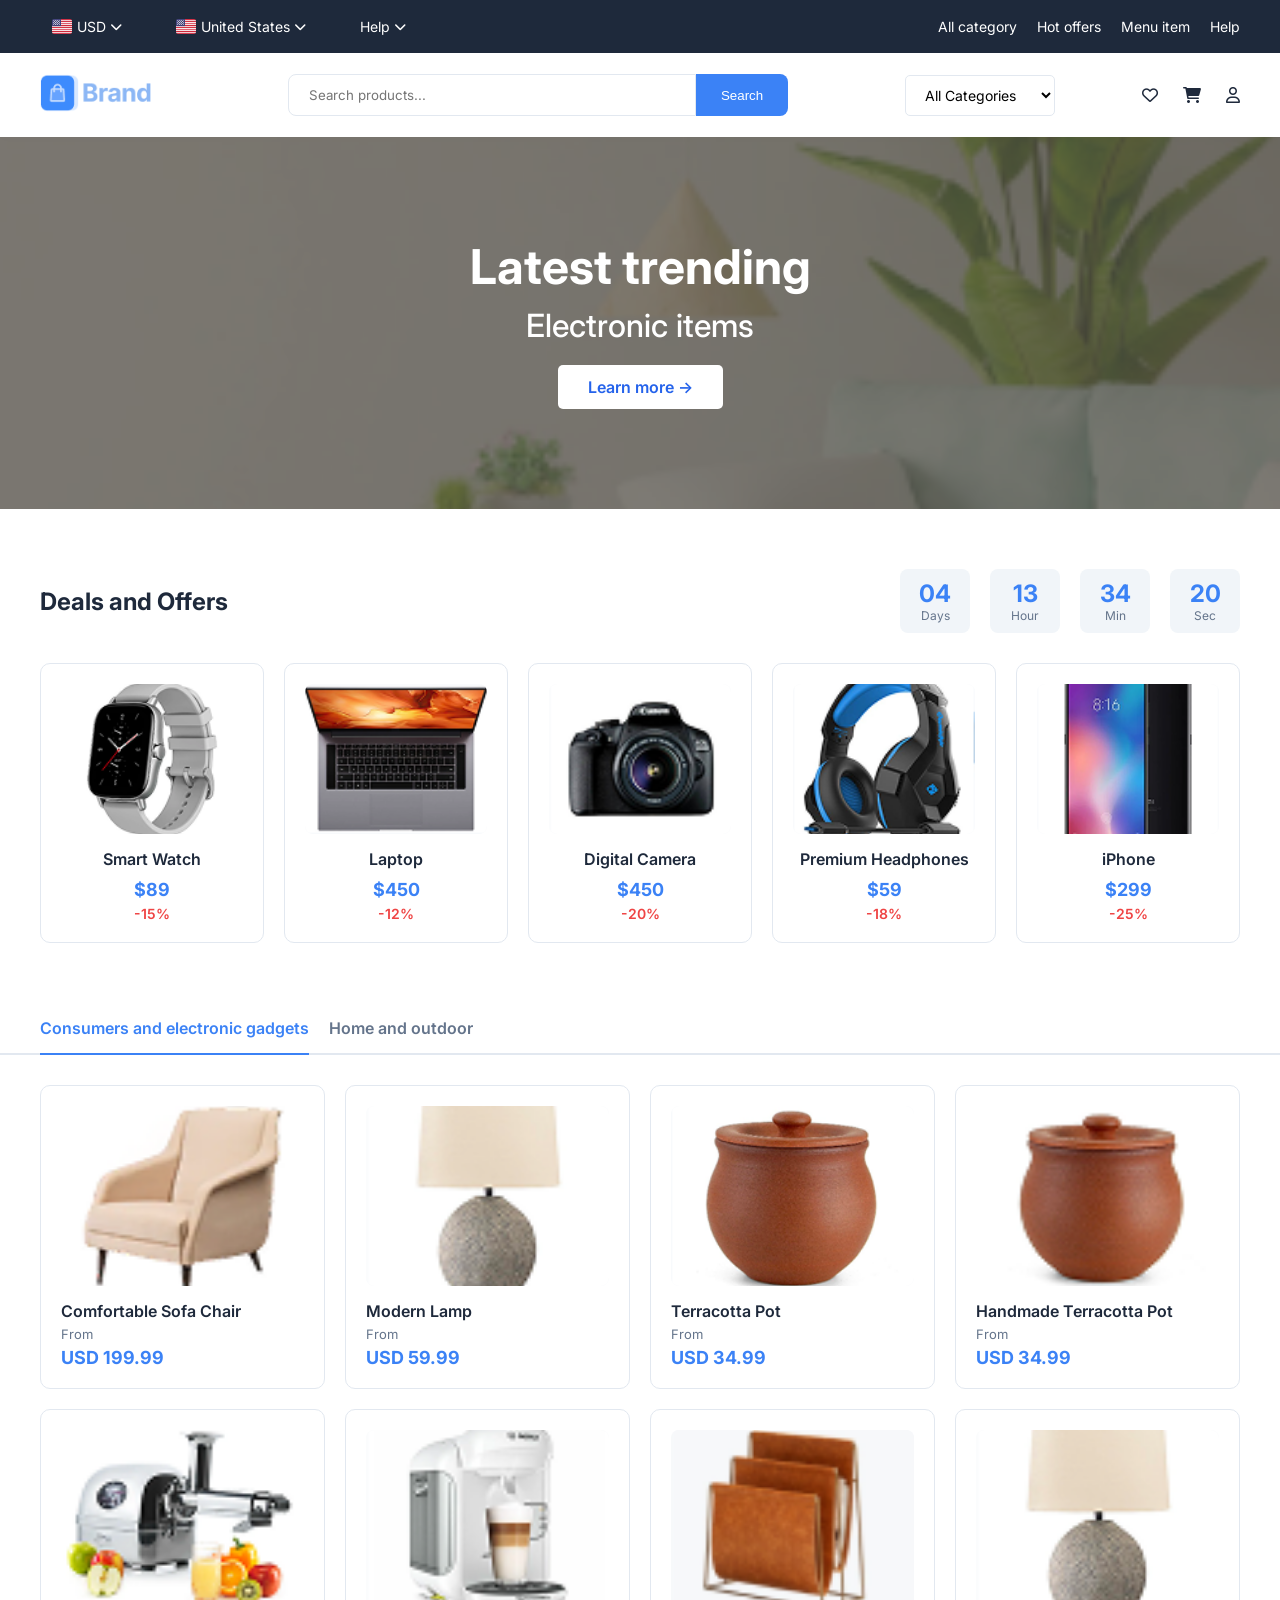
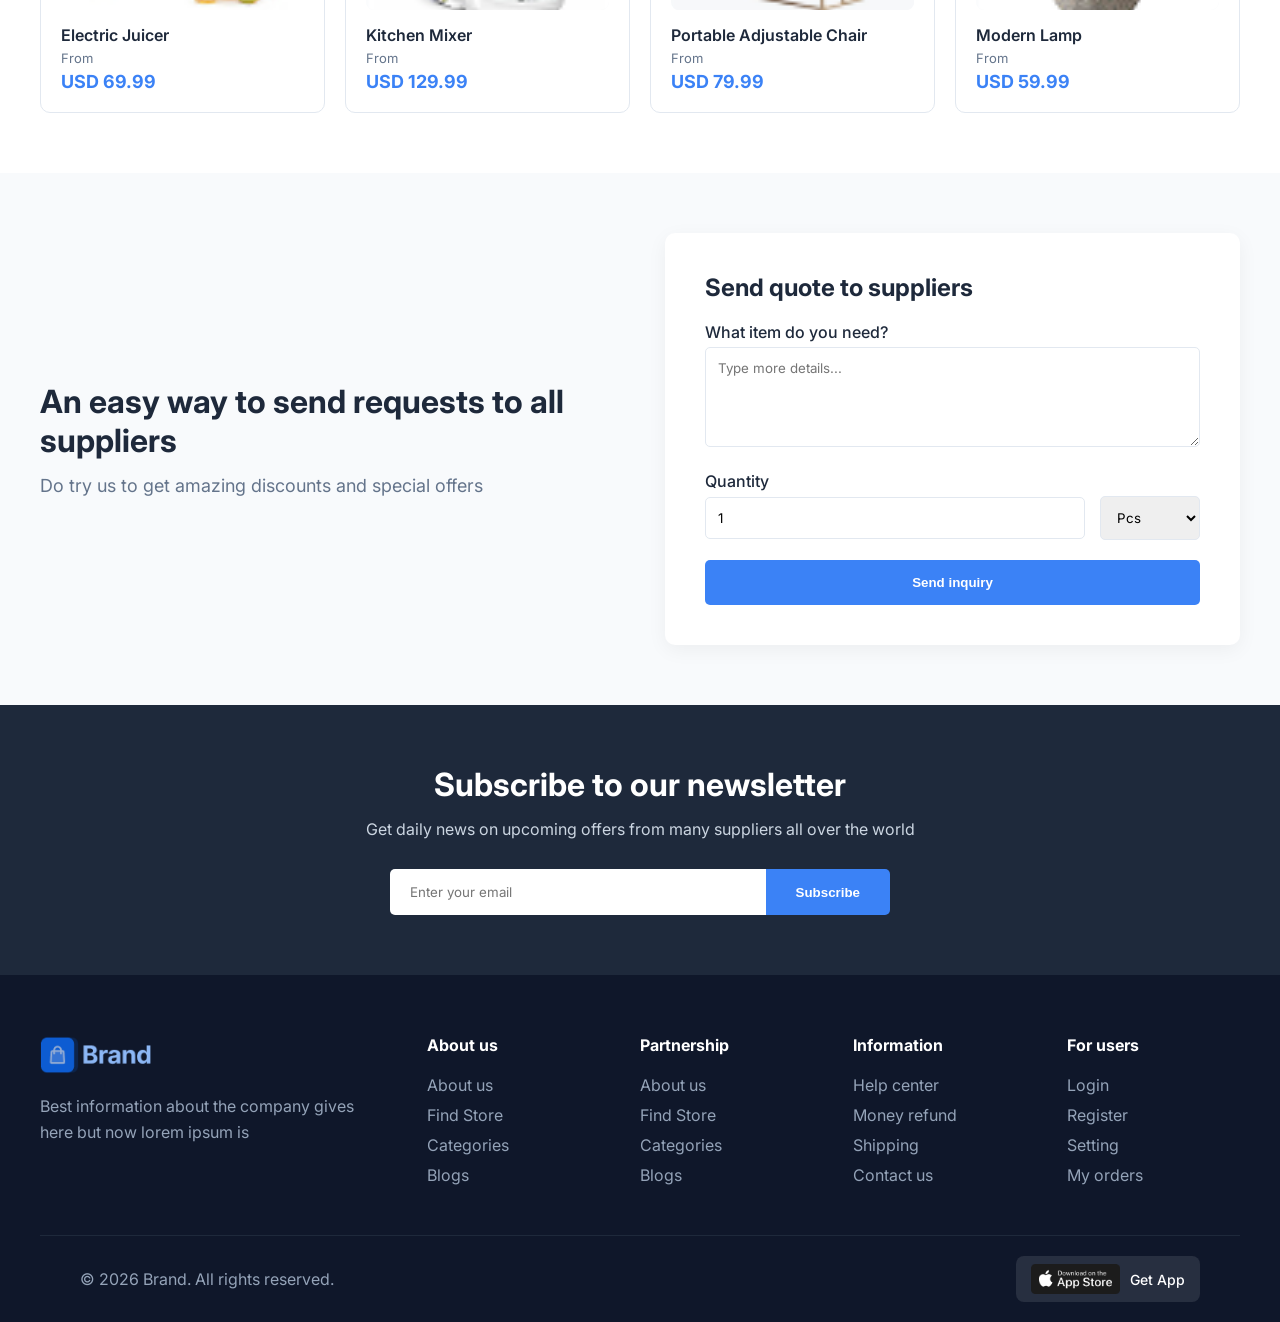
==== commit b0b4a264: "Complete Ecommerce Website - Final Version 🌟 Features Implemented: - Complete homepage with hero sec" ====
--- a/index.html
+++ b/index.html
@@ -28,30 +28,206 @@
             justify-content: space-between;
             align-items: center;
             font-size: 14px;
+            position: relative;
+            z-index: 1001;
         }
 
         .top-bar-left {
             display: flex;
             gap: 30px;
-        }
-
-        .top-bar-left span {
+            position: relative;
+        }
+
+        /* Dropdown Styles */
+        .dropdown {
+            position: relative;
+            display: inline-block;
+        }
+
+        .dropbtn {
+            background: transparent;
+            color: white;
+            border: none;
+            cursor: pointer;
+            display: flex;
+            align-items: center;
+            gap: 5px;
+            font-size: 14px;
+            font-family: 'Inter', sans-serif;
+            padding: 8px 12px;
+            border-radius: 5px;
+            transition: background 0.3s;
+        }
+
+        .dropbtn:hover {
+            background: rgba(255,255,255,0.1);
+        }
+
+        .dropbtn i {
+            font-size: 12px;
+            transition: transform 0.3s;
+        }
+
+        .dropdown-content {
+            display: none;
+            position: absolute;
+            top: 100%;
+            left: 0;
+            background: white;
+            min-width: 300px;
+            max-height: 400px;
+            overflow-y: auto;
+            box-shadow: 0 8px 16px rgba(0,0,0,0.2);
+            border-radius: 8px;
+            z-index: 10000;
+            margin-top: 5px;
+            color: #1e293b;
+        }
+
+        .dropdown-content.show {
+            display: block !important;
+        }
+
+        .country-item {
+            padding: 15px 20px;
+            display: flex;
+            align-items: center;
+            gap: 15px;
+            cursor: pointer;
+            transition: all 0.2s;
+            border-bottom: 1px solid #e2e8f0;
+            background: white;
+            position: relative;
+            z-index: 10001;
+        }
+
+        .country-item:last-child {
+            border-bottom: none;
+        }
+
+        .country-item:hover {
+            background: #f1f5f9;
+        }
+
+        .country-item.selected {
+            background: #e6f0ff;
+            border-left: 4px solid #3b82f6;
+        }
+
+        .country-item img {
+            width: 30px;
+            height: 20px;
+            object-fit: cover;
+            border-radius: 3px;
+            box-shadow: 0 2px 4px rgba(0,0,0,0.1);
+            pointer-events: none;
+        }
+
+        .country-info {
+            flex: 1;
+            display: flex;
+            flex-direction: column;
+            pointer-events: none;
+        }
+
+        .country-name {
+            font-weight: 600;
+            font-size: 14px;
+            margin-bottom: 3px;
+        }
+
+        .country-details {
+            display: flex;
+            gap: 10px;
+            font-size: 12px;
+            color: #64748b;
+        }
+
+        .currency-code {
+            background: #f1f5f9;
+            padding: 2px 6px;
+            border-radius: 3px;
+            font-weight: 600;
+        }
+
+        /* Help Dropdown */
+        .help-item {
+            padding: 15px 20px;
+            display: flex;
+            align-items: center;
+            gap: 15px;
+            cursor: pointer;
+            transition: background 0.3s;
+            border-bottom: 1px solid #e2e8f0;
+            background: white;
+        }
+
+        .help-item:last-child {
+            border-bottom: none;
+        }
+
+        .help-item:hover {
+            background: #f1f5f9;
+        }
+
+        .help-item i {
+            width: 30px;
+            height: 30px;
+            display: flex;
+            align-items: center;
+            justify-content: center;
+            background: #3b82f6;
+            color: white;
+            border-radius: 50%;
+            font-size: 14px;
+        }
+
+        .help-text {
+            display: flex;
+            flex-direction: column;
+        }
+
+        .help-label {
+            font-size: 11px;
+            color: #64748b;
+            text-transform: uppercase;
+            letter-spacing: 0.5px;
+        }
+
+        .help-value {
+            font-weight: 600;
+            font-size: 14px;
+        }
+
+        .top-bar-right {
+            display: flex;
+            gap: 20px;
+        }
+
+        .top-bar-right span {
             display: flex;
             align-items: center;
             gap: 5px;
             cursor: pointer;
-        }
-
-        .top-bar-right {
-            display: flex;
-            gap: 20px;
-        }
-
-        .top-bar-right span {
+            transition: color 0.3s;
+        }
+
+        .top-bar-right span:hover {
+            color: #3b82f6;
+        }
+
+        /* Selected Display */
+        .selected-display {
             display: flex;
             align-items: center;
             gap: 5px;
-            cursor: pointer;
+        }
+
+        .selected-display img {
+            width: 20px;
+            height: 15px;
+            object-fit: cover;
+            border-radius: 2px;
         }
 
         /* Main Header */
@@ -150,17 +326,21 @@
             color: #64748b;
         }
 
-        .category-select {
+        .category-dropdown {
             display: flex;
             align-items: center;
             gap: 20px;
         }
 
-        .category-select select {
-            padding: 10px;
+        .category-dropdown select {
+            padding: 10px 15px;
             border: 1px solid #e2e8f0;
             border-radius: 5px;
             font-family: 'Inter', sans-serif;
+            font-size: 14px;
+            cursor: pointer;
+            background: white;
+            min-width: 150px;
         }
 
         .header-icons {
@@ -184,9 +364,10 @@
             position: absolute;
             top: -8px;
             right: -8px;
-        }
-
-        /* Hero Section with Background Image */
+            display: none;
+        }
+
+        /* Hero Section */
         .hero {
             background-image: url('assests/background/Group 969.png');
             background-size: cover;
@@ -600,11 +781,50 @@
             color: #3b82f6;
         }
 
+        /* Footer Bottom with Get App */
         .footer-bottom {
-            text-align: center;
+            border-top: 1px solid #1e293b;
             padding-top: 20px;
-            border-top: 1px solid #1e293b;
+        }
+
+        .footer-bottom-content {
+            max-width: 1400px;
+            margin: 0 auto;
+            display: flex;
+            justify-content: space-between;
+            align-items: center;
+            padding: 0 40px;
+        }
+
+        .get-app {
+            display: flex;
+            align-items: center;
+            gap: 10px;
+            cursor: pointer;
+            padding: 8px 15px;
+            background: rgba(255,255,255,0.1);
+            border-radius: 8px;
+            transition: background 0.3s;
+        }
+
+        .get-app:hover {
+            background: rgba(255,255,255,0.2);
+        }
+
+        .get-app img {
+            height: 30px;
+            width: auto;
+        }
+
+        .get-app span {
+            color: white;
+            font-weight: 500;
+            font-size: 14px;
+        }
+
+        .footer-bottom p {
             color: #94a3b8;
+            margin: 0;
         }
 
         /* Responsive */
@@ -644,6 +864,11 @@
             }
             .footer-content {
                 grid-template-columns: repeat(2, 1fr);
+            }
+            .footer-bottom-content {
+                flex-direction: column;
+                gap: 15px;
+                text-align: center;
             }
         }
 
@@ -663,15 +888,68 @@
 </head>
 <body>
 
-    <!-- Top Bar -->
+    <!-- Top Bar with Click-to-Toggle Dropdowns -->
     <div class="top-bar">
         <div class="top-bar-left">
-            <span><i class="fas fa-globe"></i> English - USD</span>
-            <span><i class="fas fa-truck"></i> Ship to</span>
-        </div>
+            <!-- Currency Dropdown -->
+            <div class="dropdown" id="currencyDropdown">
+                <button class="dropbtn" onclick="toggleDropdown('currencyMenu')">
+                    <span class="selected-display" id="currencyDisplay">
+                        <img src="assests/flags/US@2x.png" alt="USA" id="currencyFlag">
+                        <span>USD</span>
+                    </span>
+                    <i class="fas fa-chevron-down" id="currencyArrow"></i>
+                </button>
+                <div class="dropdown-content" id="currencyMenu"></div>
+            </div>
+
+            <!-- Ship To Dropdown (Flags) -->
+            <div class="dropdown" id="shipToDropdown">
+                <button class="dropbtn" onclick="toggleDropdown('countryMenu')">
+                    <span class="selected-display" id="countryDisplay">
+                        <img src="assests/flags/US@2x.png" alt="USA" id="selectedFlag">
+                        <span>United States</span>
+                    </span>
+                    <i class="fas fa-chevron-down" id="countryArrow"></i>
+                </button>
+                <div class="dropdown-content" id="countryMenu"></div>
+            </div>
+
+            <!-- Help Dropdown -->
+            <div class="dropdown" id="helpDropdown">
+                <button class="dropbtn" onclick="toggleDropdown('helpMenu')">
+                    <span>Help</span>
+                    <i class="fas fa-chevron-down" id="helpArrow"></i>
+                </button>
+                <div class="dropdown-content" id="helpMenu">
+                    <div class="help-item" onclick="contactHelp('email'); event.stopPropagation();">
+                        <i class="fas fa-envelope"></i>
+                        <div class="help-text">
+                            <span class="help-label">Email</span>
+                            <span class="help-value">support@brand.com</span>
+                        </div>
+                    </div>
+                    <div class="help-item" onclick="contactHelp('phone'); event.stopPropagation();">
+                        <i class="fas fa-phone"></i>
+                        <div class="help-text">
+                            <span class="help-label">Phone</span>
+                            <span class="help-value">+1 (800) 123-4567</span>
+                        </div>
+                    </div>
+                    <div class="help-item" onclick="contactHelp('chat'); event.stopPropagation();">
+                        <i class="fas fa-comment"></i>
+                        <div class="help-text">
+                            <span class="help-label">Live Chat</span>
+                            <span class="help-value">24/7 Support</span>
+                        </div>
+                    </div>
+                </div>
+            </div>
+        </div>
+
         <div class="top-bar-right">
-            <span>All category</span>
-            <span>Hot offers</span>
+            <span onclick="location.href='products.html?category=all'">All category</span>
+            <span onclick="location.href='products.html?category=hot'">Hot offers</span>
             <span>Menu item</span>
             <span>Help</span>
         </div>
@@ -689,12 +967,13 @@
             <div class="search-results" id="searchResults"></div>
         </div>
 
-        <div class="category-select">
-            <select>
-                <option>All Categories</option>
-                <option>Electronics</option>
-                <option>Fashion</option>
-                <option>Interior</option>
+        <div class="category-dropdown">
+            <select id="categorySelect" onchange="navigateToCategory()">
+                <option value="all">All Categories</option>
+                <option value="electronics">Electronics</option>
+                <option value="tech">Technology</option>
+                <option value="cloth">Clothing</option>
+                <option value="interior">Interior</option>
             </select>
         </div>
 
@@ -705,7 +984,7 @@
         </div>
     </div>
 
-    <!-- Hero Section with Background Image -->
+    <!-- Hero Section -->
     <section class="hero">
         <div class="hero-content">
             <h1>Latest trending</h1>
@@ -978,85 +1257,260 @@
                 </ul>
             </div>
         </div>
+
+        <!-- Get App Section with Logo from misc folder -->
         <div class="footer-bottom">
-            <p>© 2026 Brand. All rights reserved.</p>
+            <div class="footer-bottom-content">
+                <p>© 2026 Brand. All rights reserved.</p>
+                <div class="get-app" onclick="openAppStore()">
+                    <img src="assests/misc/market-button.png" alt="Get it on App Store">
+                    <span>Get App</span>
+                </div>
+            </div>
         </div>
     </footer>
 
     <script>
-        // Product Database for search
-        const allProducts = [
-            { id: 1, name: 'Brown Faux Fur Jacket', price: 89.99, category: 'Clothing', image: 'assests/cloth/2 1.png' },
-            { id: 2, name: 'Slim-Fit Cargo Pants', price: 49.99, category: 'Clothing', image: 'assests/cloth/Bitmap (2).png' },
-            { id: 3, name: 'Cotton T-Shirt', price: 24.99, category: 'Clothing', image: 'assests/cloth/Bitmap.png' },
-            { id: 7, name: 'Comfortable Sofa Chair', price: 199.99, category: 'Interior', image: 'assests/interior/1.png' },
-            { id: 8, name: 'Handmade Terracotta Pot', price: 34.99, category: 'Interior', image: 'assests/interior/3.png' },
-            { id: 9, name: 'Modern Lamp', price: 59.99, category: 'Interior', image: 'assests/interior/6.png' },
-            { id: 10, name: 'Portable Adjustable Chair', price: 79.99, category: 'Interior', image: 'assests/interior/7.png' },
-            { id: 11, name: 'Kitchen Mixer', price: 129.99, category: 'Interior', image: 'assests/interior/8.png' },
-            { id: 12, name: 'Electric Juicer', price: 69.99, category: 'Interior', image: 'assests/interior/9.png' },
-            { id: 13, name: 'Decorative Plant', price: 29.99, category: 'Interior', image: 'assests/interior/image 89.png' },
-            { id: 14, name: 'Terracotta Pot', price: 34.99, category: 'Interior', image: 'assests/interior/image 90.png' },
-            { id: 16, name: 'Digital Camera', price: 249.99, category: 'Technology', image: 'assests/tech/6.png' },
-            { id: 17, name: 'Smart Watch', price: 179.99, category: 'Technology', image: 'assests/tech/8.png' },
-            { id: 18, name: 'iPhone', price: 999.99, category: 'Technology', image: 'assests/tech/image 23.png' },
-            { id: 19, name: 'Premium Headphones', price: 149.99, category: 'Technology', image: 'assests/tech/image 29.png' },
-            { id: 20, name: 'Tablet', price: 399.99, category: 'Technology', image: 'assests/tech/image 32.png' },
-            { id: 21, name: 'iPhone', price: 899.99, category: 'Technology', image: 'assests/tech/image 33.png' },
-            { id: 22, name: 'Laptop', price: 899.99, category: 'Technology', image: 'assests/tech/image 34.png' },
-            { id: 23, name: 'Thormus Device', price: 199.99, category: 'Technology', image: 'assests/tech/image 85.png' },
-            { id: 24, name: 'Wireless Headphones', price: 89.99, category: 'Technology', image: 'assests/tech/image 86.png' }
+        // Country database with flags, currencies, and codes
+        const countries = [
+            { 
+                name: 'United States', 
+                code: 'US', 
+                currency: 'USD', 
+                currencySymbol: '$',
+                flag: 'assests/flags/US@2x.png',
+                phone: '+1'
+            },
+            { 
+                name: 'United Kingdom', 
+                code: 'GB', 
+                currency: 'GBP', 
+                currencySymbol: '£',
+                flag: 'assests/flags/GB@2x.png',
+                phone: '+44'
+            },
+            { 
+                name: 'UAE', 
+                code: 'AE', 
+                currency: 'AED', 
+                currencySymbol: 'د.إ',
+                flag: 'assests/flags/AE@2x.png',
+                phone: '+971'
+            },
+            { 
+                name: 'France', 
+                code: 'FR', 
+                currency: 'EUR', 
+                currencySymbol: '€',
+                flag: 'assests/flags/FR@2x.png',
+                phone: '+33'
+            },
+            { 
+                name: 'Germany', 
+                code: 'DE', 
+                currency: 'EUR', 
+                currencySymbol: '€',
+                flag: 'assests/flags/DE@2x.png',
+                phone: '+49'
+            },
+            { 
+                name: 'Italy', 
+                code: 'IT', 
+                currency: 'EUR', 
+                currencySymbol: '€',
+                flag: 'assests/flags/IT@2x.png',
+                phone: '+39'
+            },
+            { 
+                name: 'Russia', 
+                code: 'RU', 
+                currency: 'RUB', 
+                currencySymbol: '₽',
+                flag: 'assests/flags/RU@2x.png',
+                phone: '+7'
+            },
+            { 
+                name: 'Denmark', 
+                code: 'DK', 
+                currency: 'DKK', 
+                currencySymbol: 'kr',
+                flag: 'assests/flags/DK@2x.png',
+                phone: '+45'
+            }
         ];
 
-        // Search functionality
-        const searchInput = document.getElementById('searchInput');
-        const searchButton = document.getElementById('searchButton');
-        const searchResults = document.getElementById('searchResults');
-
-        function performSearch(query) {
-            if (query.length < 2) {
-                searchResults.style.display = 'none';
-                return;
-            }
-            
-            const results = allProducts.filter(product => 
-                product.name.toLowerCase().includes(query.toLowerCase()) ||
-                product.category.toLowerCase().includes(query.toLowerCase())
-            );
-            
-            if (results.length === 0) {
-                searchResults.innerHTML = '<div class="no-results">No products found</div>';
-            } else {
-                searchResults.innerHTML = results.map(product => `
-                    <div class="search-result-item" onclick="location.href='product-details.html?id=${product.id}'">
-                        <img src="${product.image}" alt="${product.name}">
-                        <div class="search-result-info">
-                            <h4>${product.name}</h4>
-                            <p>$${product.price.toFixed(2)}</p>
+        // Current selected country (default: USA)
+        let currentCountry = countries[0];
+
+        // Toggle dropdown on click
+        window.toggleDropdown = function(menuId) {
+            const menu = document.getElementById(menuId);
+            const allMenus = ['currencyMenu', 'countryMenu', 'helpMenu'];
+            
+            // Close all other dropdowns
+            allMenus.forEach(id => {
+                if (id !== menuId) {
+                    const otherMenu = document.getElementById(id);
+                    if (otherMenu) otherMenu.classList.remove('show');
+                }
+            });
+            
+            // Toggle current dropdown
+            menu.classList.toggle('show');
+            
+            // Rotate arrow
+            const arrowId = menuId === 'currencyMenu' ? 'currencyArrow' : 
+                           (menuId === 'countryMenu' ? 'countryArrow' : 'helpArrow');
+            const arrow = document.getElementById(arrowId);
+            if (arrow) {
+                arrow.style.transform = menu.classList.contains('show') ? 'rotate(180deg)' : 'rotate(0)';
+            }
+        };
+
+        // Close dropdowns when clicking outside
+        document.addEventListener('click', function(event) {
+            const isDropdownButton = event.target.closest('.dropbtn');
+            const isDropdownContent = event.target.closest('.dropdown-content');
+            
+            if (!isDropdownButton && !isDropdownContent) {
+                // Close all dropdowns
+                document.querySelectorAll('.dropdown-content').forEach(menu => {
+                    menu.classList.remove('show');
+                });
+                // Reset all arrows
+                document.querySelectorAll('.dropbtn i').forEach(arrow => {
+                    arrow.style.transform = 'rotate(0)';
+                });
+            }
+        });
+
+        // Initialize dropdowns
+        function initializeDropdowns() {
+            const currencyMenu = document.getElementById('currencyMenu');
+            const countryMenu = document.getElementById('countryMenu');
+            
+            // Clear existing content
+            currencyMenu.innerHTML = '';
+            countryMenu.innerHTML = '';
+            
+            // Populate currency dropdown
+            countries.forEach(country => {
+                const item = document.createElement('div');
+                item.className = `country-item ${country.code === currentCountry.code ? 'selected' : ''}`;
+                item.setAttribute('onclick', `selectCountry('${country.code}'); event.stopPropagation();`);
+                item.innerHTML = `
+                    <img src="${country.flag}" alt="${country.name}">
+                    <div class="country-info">
+                        <span class="country-name">${country.name}</span>
+                        <div class="country-details">
+                            <span class="currency-code">${country.currency}</span>
+                            <span>${country.currencySymbol}</span>
                         </div>
                     </div>
-                `).join('');
-            }
-            searchResults.style.display = 'block';
-        }
-
-        if (searchInput) {
-            searchInput.addEventListener('input', function(e) {
-                performSearch(e.target.value);
+                `;
+                currencyMenu.appendChild(item);
             });
 
-            searchButton.addEventListener('click', function() {
-                performSearch(searchInput.value);
+            // Populate country dropdown
+            countries.forEach(country => {
+                const item = document.createElement('div');
+                item.className = `country-item ${country.code === currentCountry.code ? 'selected' : ''}`;
+                item.setAttribute('onclick', `selectCountry('${country.code}'); event.stopPropagation();`);
+                item.innerHTML = `
+                    <img src="${country.flag}" alt="${country.name}">
+                    <div class="country-info">
+                        <span class="country-name">${country.name}</span>
+                        <span class="country-details">${country.currency} · ${country.phone}</span>
+                    </div>
+                `;
+                countryMenu.appendChild(item);
             });
-
-            document.addEventListener('click', function(e) {
-                if (!searchInput.contains(e.target) && !searchResults.contains(e.target)) {
-                    searchResults.style.display = 'none';
+        }
+
+        // Select country function
+        window.selectCountry = function(countryCode) {
+            // Find the selected country by code
+            const selectedCountry = countries.find(c => c.code === countryCode);
+            if (!selectedCountry) {
+                console.error('Country not found:', countryCode);
+                return;
+            }
+            
+            currentCountry = selectedCountry;
+            
+            // Update currency display
+            document.getElementById('currencyFlag').src = selectedCountry.flag;
+            document.getElementById('currencyDisplay').innerHTML = `
+                <img src="${selectedCountry.flag}" alt="${selectedCountry.name}">
+                <span>${selectedCountry.currency}</span>
+            `;
+            
+            // Update country display
+            document.getElementById('selectedFlag').src = selectedCountry.flag;
+            document.getElementById('countryDisplay').innerHTML = `
+                <img src="${selectedCountry.flag}" alt="${selectedCountry.name}">
+                <span>${selectedCountry.name}</span>
+            `;
+            
+            // Remove selected class from all items
+            document.querySelectorAll('.country-item').forEach(item => {
+                item.classList.remove('selected');
+            });
+            
+            // Add selected class to items with matching country code
+            document.querySelectorAll('.country-item').forEach(item => {
+                const onclickAttr = item.getAttribute('onclick');
+                if (onclickAttr && onclickAttr.includes(`'${countryCode}'`)) {
+                    item.classList.add('selected');
                 }
             });
-        }
-
-        // Category switching
+            
+            // Close all dropdowns after selection
+            document.querySelectorAll('.dropdown-content').forEach(menu => {
+                menu.classList.remove('show');
+            });
+            
+            // Reset all arrows
+            document.querySelectorAll('.dropbtn i').forEach(arrow => {
+                arrow.style.transform = 'rotate(0)';
+            });
+            
+            // Show notification
+            showNotification(`Currency changed to ${selectedCountry.currency} (${selectedCountry.name})`);
+        };
+
+        // Help dropdown functions
+        window.contactHelp = function(type) {
+            if (type === 'email') {
+                window.location.href = 'mailto:support@brand.com';
+            } else if (type === 'phone') {
+                window.location.href = 'tel:+18001234567';
+            } else if (type === 'chat') {
+                alert('Live chat would open here. This is a demo.');
+            }
+            
+            // Close help dropdown after action
+            document.getElementById('helpMenu').classList.remove('show');
+            document.getElementById('helpArrow').style.transform = 'rotate(0)';
+        };
+
+        // Navigation function for category dropdown
+        window.navigateToCategory = function() {
+            const select = document.getElementById('categorySelect');
+            const category = select.value;
+            
+            if (category === 'all') {
+                location.href = 'products.html';
+            } else if (category === 'electronics' || category === 'tech') {
+                location.href = 'products.html?category=tech';
+            } else if (category === 'cloth') {
+                location.href = 'products.html?category=cloth';
+            } else if (category === 'interior') {
+                location.href = 'products.html?category=interior';
+            }
+        };
+
+        // Category switching for homepage tabs
         window.switchCategory = function(category) {
             const electronics = document.querySelectorAll('.electronics');
             const home = document.querySelectorAll('.home');
@@ -1123,11 +1577,15 @@
             const wishlistCount = document.getElementById('wishlistCount');
             
             const cartTotal = cart.reduce((sum, item) => sum + item.quantity, 0);
-            cartCount.textContent = cartTotal;
-            cartCount.style.display = cartTotal > 0 ? 'inline' : 'none';
-            
-            wishlistCount.textContent = wishlist.length;
-            wishlistCount.style.display = wishlist.length > 0 ? 'inline' : 'none';
+            if (cartCount) {
+                cartCount.textContent = cartTotal;
+                cartCount.style.display = cartTotal > 0 ? 'inline' : 'none';
+            }
+            
+            if (wishlistCount) {
+                wishlistCount.textContent = wishlist.length;
+                wishlistCount.style.display = wishlist.length > 0 ? 'inline' : 'none';
+            }
         }
 
         // Form handlers
@@ -1143,9 +1601,125 @@
             e.target.reset();
         };
 
-        // Initialize
-        startCountdown();
-        updateCounts();
+        // Get App function
+        window.openAppStore = function() {
+            window.open('https://apps.apple.com', '_blank');
+        };
+
+        // Notification function
+        function showNotification(message) {
+            const notification = document.createElement('div');
+            notification.textContent = message;
+            notification.style.cssText = `
+                position: fixed;
+                bottom: 20px;
+                right: 20px;
+                background: #3b82f6;
+                color: white;
+                padding: 12px 20px;
+                border-radius: 5px;
+                box-shadow: 0 5px 15px rgba(0,0,0,0.2);
+                z-index: 9999;
+                animation: slideIn 0.3s ease;
+            `;
+            
+            document.body.appendChild(notification);
+            
+            setTimeout(() => {
+                notification.style.animation = 'slideOut 0.3s ease';
+                setTimeout(() => {
+                    document.body.removeChild(notification);
+                }, 300);
+            }, 2000);
+        }
+
+        // Search functionality
+        const allProducts = [
+            { id: 1, name: 'Brown Faux Fur Jacket', price: 89.99, category: 'Clothing', image: 'assests/cloth/2 1.png' },
+            { id: 2, name: 'Slim-Fit Cargo Pants', price: 49.99, category: 'Clothing', image: 'assests/cloth/Bitmap (2).png' },
+            { id: 3, name: 'Cotton T-Shirt', price: 24.99, category: 'Clothing', image: 'assests/cloth/Bitmap.png' },
+            { id: 7, name: 'Comfortable Sofa Chair', price: 199.99, category: 'Interior', image: 'assests/interior/1.png' },
+            { id: 8, name: 'Handmade Terracotta Pot', price: 34.99, category: 'Interior', image: 'assests/interior/3.png' },
+            { id: 9, name: 'Modern Lamp', price: 59.99, category: 'Interior', image: 'assests/interior/6.png' },
+            { id: 10, name: 'Portable Adjustable Chair', price: 79.99, category: 'Interior', image: 'assests/interior/7.png' },
+            { id: 11, name: 'Kitchen Mixer', price: 129.99, category: 'Interior', image: 'assests/interior/8.png' },
+            { id: 12, name: 'Electric Juicer', price: 69.99, category: 'Interior', image: 'assests/interior/9.png' },
+            { id: 16, name: 'Digital Camera', price: 249.99, category: 'Technology', image: 'assests/tech/6.png' },
+            { id: 17, name: 'Smart Watch', price: 179.99, category: 'Technology', image: 'assests/tech/8.png' },
+            { id: 18, name: 'iPhone', price: 999.99, category: 'Technology', image: 'assests/tech/image 23.png' },
+            { id: 19, name: 'Premium Headphones', price: 149.99, category: 'Technology', image: 'assests/tech/image 29.png' },
+            { id: 22, name: 'Laptop', price: 899.99, category: 'Technology', image: 'assests/tech/image 34.png' },
+            { id: 23, name: 'Thormus Device', price: 199.99, category: 'Technology', image: 'assests/tech/image 85.png' },
+            { id: 24, name: 'Wireless Headphones', price: 89.99, category: 'Technology', image: 'assests/tech/image 86.png' }
+        ];
+
+        const searchInput = document.getElementById('searchInput');
+        const searchButton = document.getElementById('searchButton');
+        const searchResults = document.getElementById('searchResults');
+
+        function performSearch(query) {
+            if (query.length < 2) {
+                searchResults.style.display = 'none';
+                return;
+            }
+            
+            const results = allProducts.filter(product => 
+                product.name.toLowerCase().includes(query.toLowerCase()) ||
+                product.category.toLowerCase().includes(query.toLowerCase())
+            );
+            
+            if (results.length === 0) {
+                searchResults.innerHTML = '<div class="no-results">No products found</div>';
+            } else {
+                searchResults.innerHTML = results.map(product => `
+                    <div class="search-result-item" onclick="location.href='product-details.html?id=${product.id}'">
+                        <img src="${product.image}" alt="${product.name}">
+                        <div class="search-result-info">
+                            <h4>${product.name}</h4>
+                            <p>$${product.price.toFixed(2)}</p>
+                        </div>
+                    </div>
+                `).join('');
+            }
+            searchResults.style.display = 'block';
+        }
+
+        if (searchInput) {
+            searchInput.addEventListener('input', function(e) {
+                performSearch(e.target.value);
+            });
+
+            searchButton.addEventListener('click', function() {
+                performSearch(searchInput.value);
+            });
+
+            document.addEventListener('click', function(e) {
+                if (!searchInput.contains(e.target) && !searchResults.contains(e.target)) {
+                    searchResults.style.display = 'none';
+                }
+            });
+        }
+
+        // Add animation styles
+        const style = document.createElement('style');
+        style.textContent = `
+            @keyframes slideIn {
+                from { transform: translateX(100%); opacity: 0; }
+                to { transform: translateX(0); opacity: 1; }
+            }
+            @keyframes slideOut {
+                from { transform: translateX(0); opacity: 1; }
+                to { transform: translateX(100%); opacity: 0; }
+            }
+        `;
+        document.head.appendChild(style);
+
+        // Initialize everything when page loads
+        document.addEventListener('DOMContentLoaded', function() {
+            initializeDropdowns();
+            startCountdown();
+            updateCounts();
+        });
     </script>
 </body>
 </html>
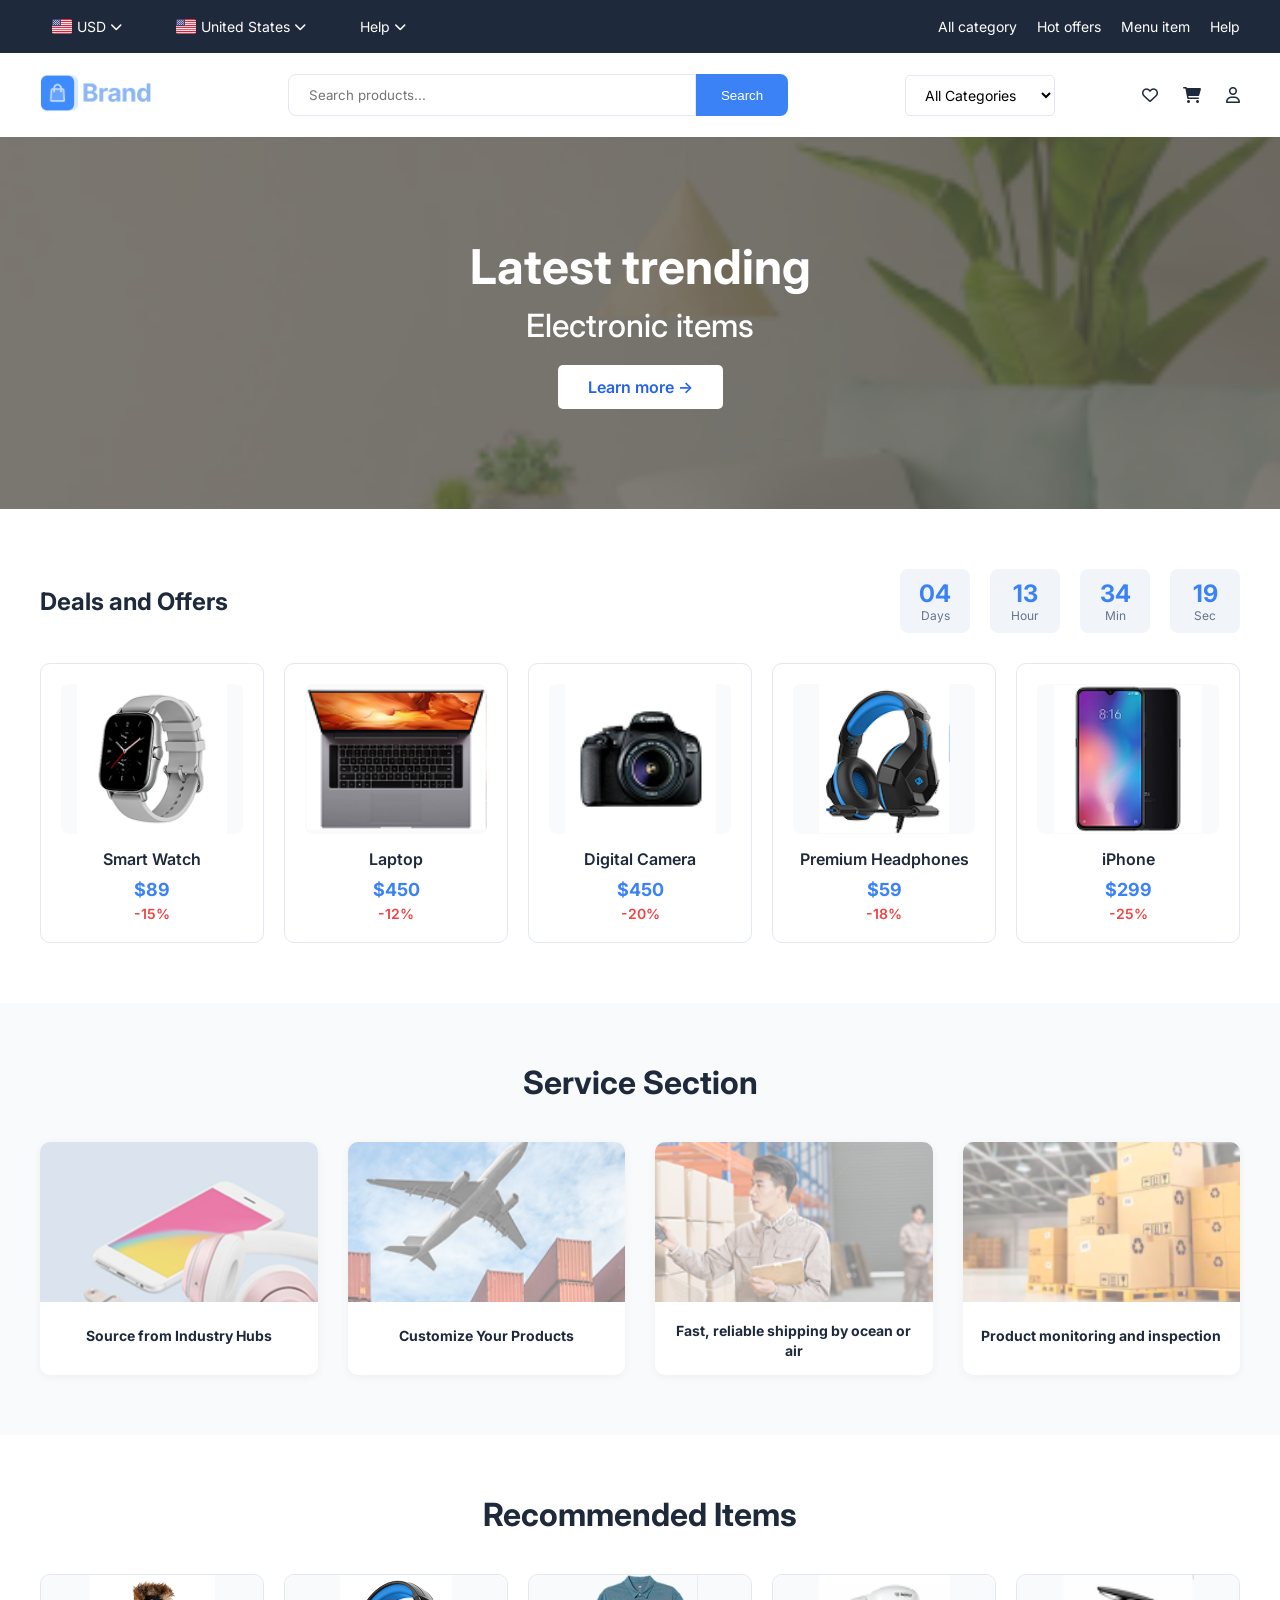
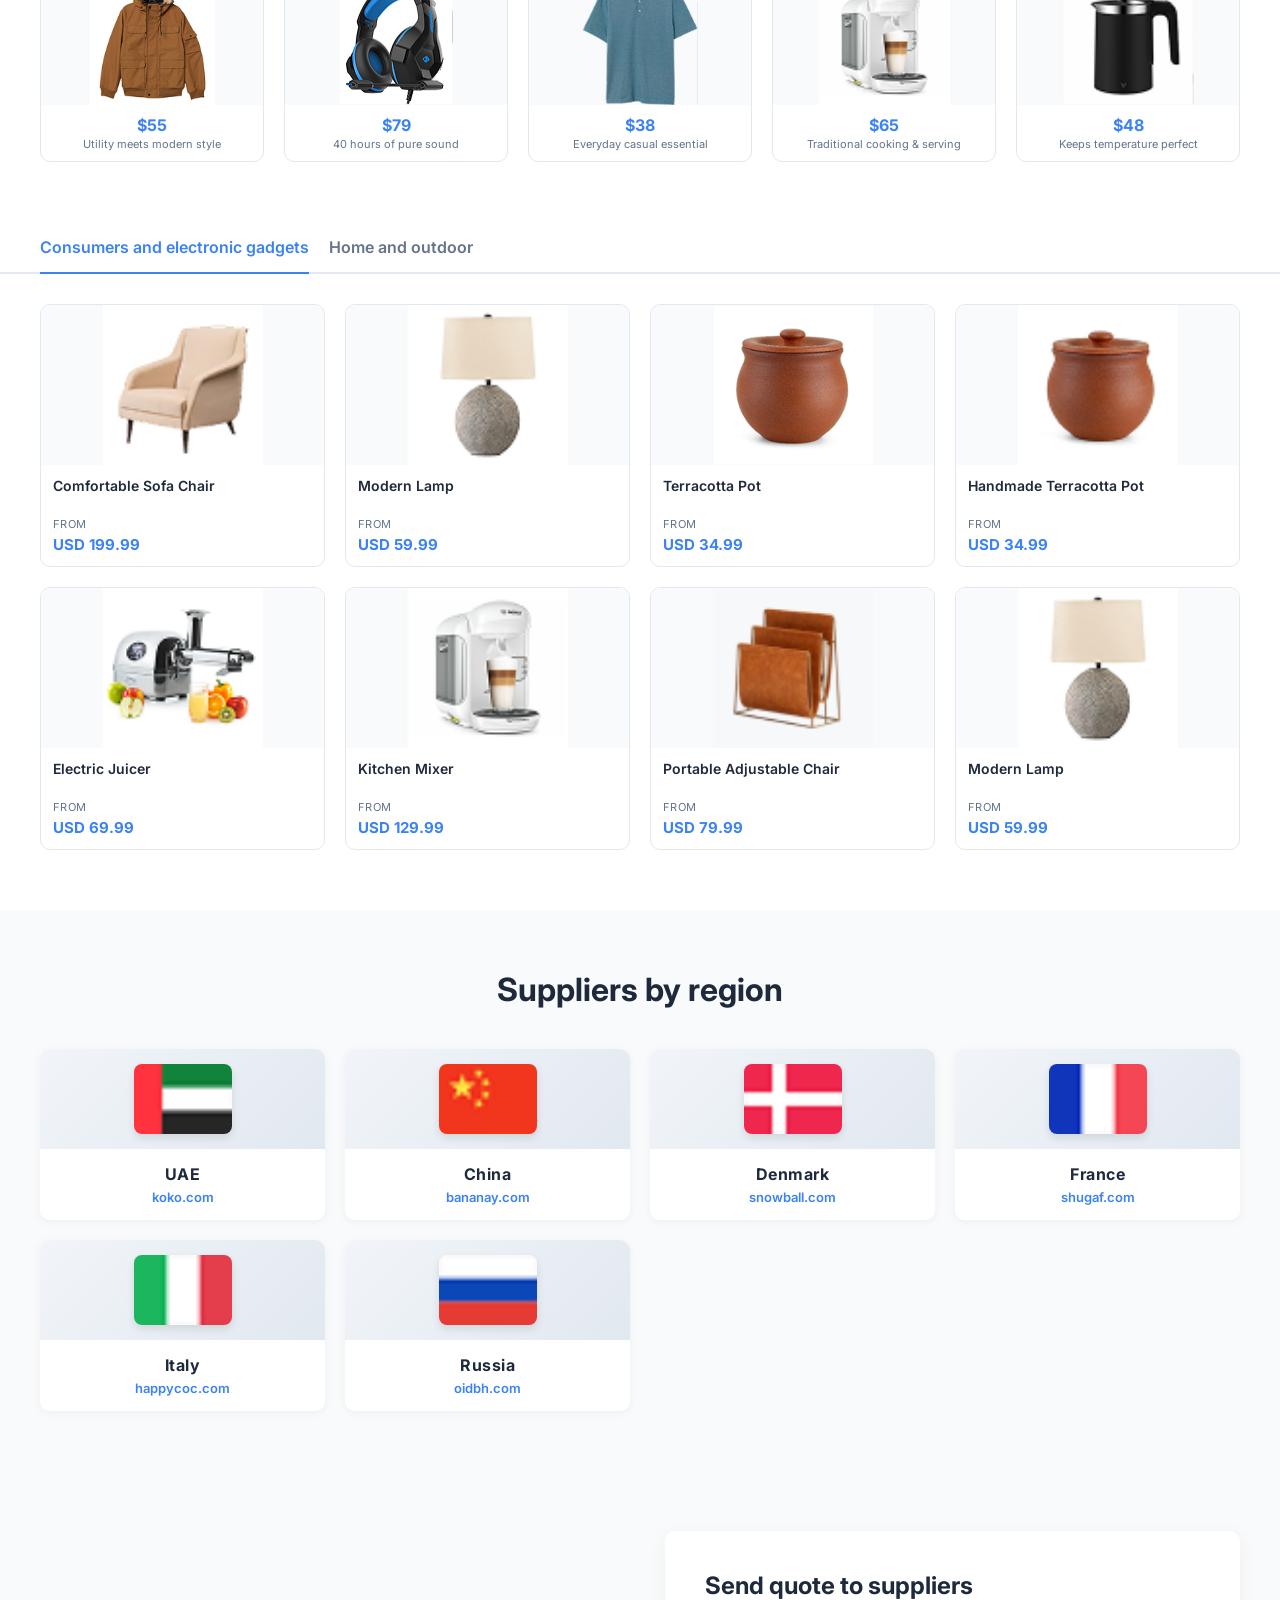
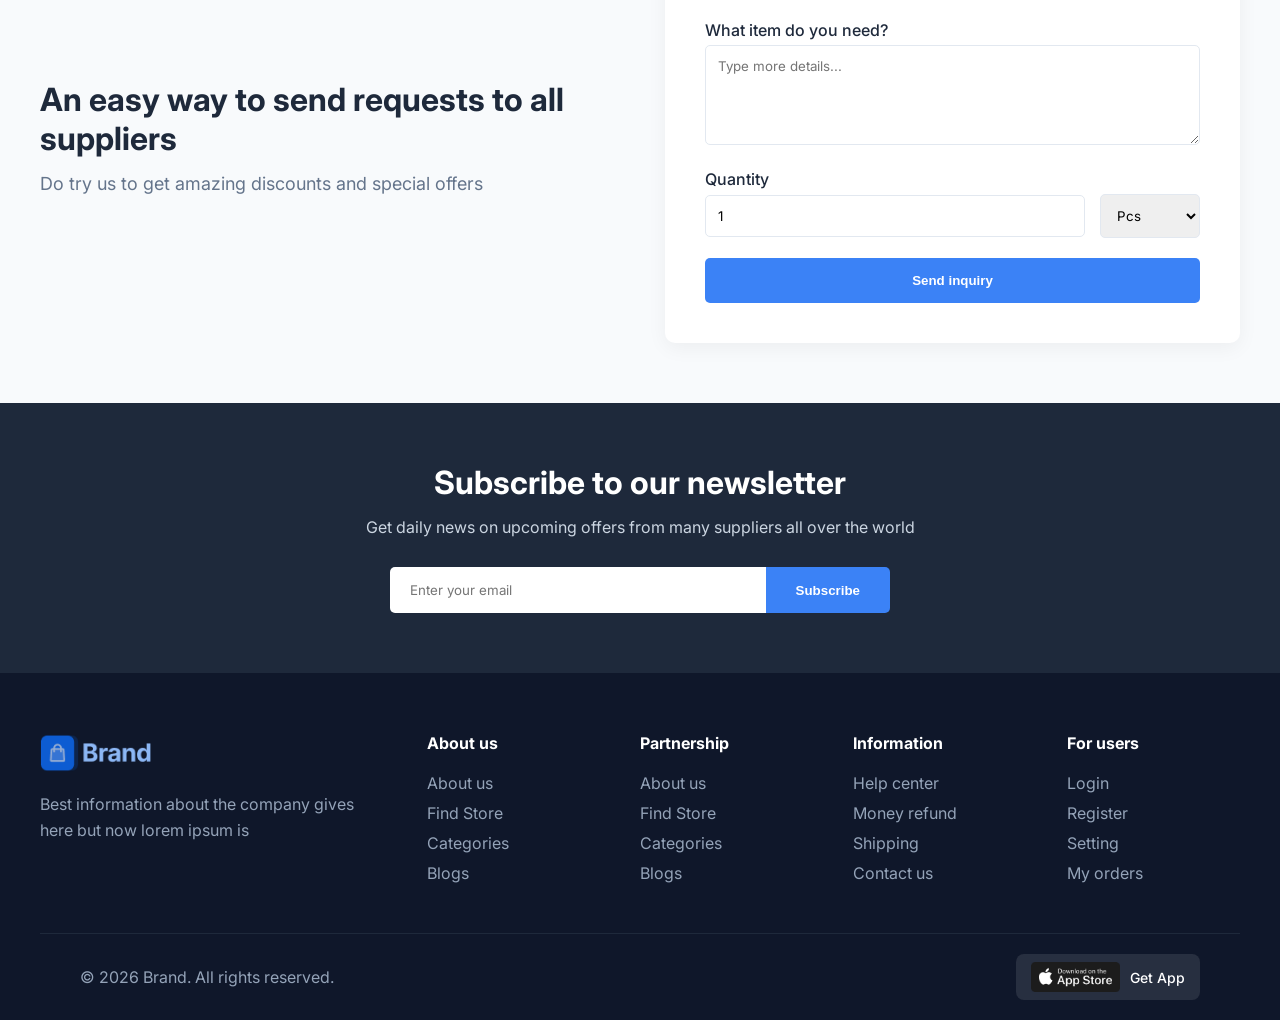
==== commit 64f6c231: "updated index.html and products.html with adjusted size service section suppliers by region recomend" ====
--- a/index.html
+++ b/index.html
@@ -7,883 +7,1114 @@
     <link href="https://fonts.googleapis.com/css2?family=Inter:wght@400;500;600;700&display=swap" rel="stylesheet">
     <link rel="stylesheet" href="https://cdnjs.cloudflare.com/ajax/libs/font-awesome/6.0.0/css/all.min.css">
     <style>
-        * {
-            margin: 0;
-            padding: 0;
-            box-sizing: border-box;
+    * {
+        margin: 0;
+        padding: 0;
+        box-sizing: border-box;
+    }
+
+    body {
+        font-family: 'Inter', sans-serif;
+        color: #1e293b;
+        background: #ffffff;
+    }
+
+    /* Top Bar */
+    .top-bar {
+        background: #1e293b;
+        color: white;
+        padding: 10px 40px;
+        display: flex;
+        justify-content: space-between;
+        align-items: center;
+        font-size: 14px;
+        position: relative;
+        z-index: 1001;
+    }
+
+    .top-bar-left {
+        display: flex;
+        gap: 30px;
+        position: relative;
+    }
+
+    /* Dropdown Styles */
+    .dropdown {
+        position: relative;
+        display: inline-block;
+    }
+
+    .dropbtn {
+        background: transparent;
+        color: white;
+        border: none;
+        cursor: pointer;
+        display: flex;
+        align-items: center;
+        gap: 5px;
+        font-size: 14px;
+        font-family: 'Inter', sans-serif;
+        padding: 8px 12px;
+        border-radius: 5px;
+        transition: background 0.3s;
+    }
+
+    .dropbtn:hover {
+        background: rgba(255,255,255,0.1);
+    }
+
+    .dropbtn i {
+        font-size: 12px;
+        transition: transform 0.3s;
+    }
+
+    .dropdown-content {
+        display: none;
+        position: absolute;
+        top: 100%;
+        left: 0;
+        background: white;
+        min-width: 300px;
+        max-height: 400px;
+        overflow-y: auto;
+        box-shadow: 0 8px 16px rgba(0,0,0,0.2);
+        border-radius: 8px;
+        z-index: 10000;
+        margin-top: 5px;
+        color: #1e293b;
+    }
+
+    .dropdown-content.show {
+        display: block !important;
+    }
+
+    .country-item {
+        padding: 15px 20px;
+        display: flex;
+        align-items: center;
+        gap: 15px;
+        cursor: pointer;
+        transition: all 0.2s;
+        border-bottom: 1px solid #e2e8f0;
+        background: white;
+    }
+
+    .country-item:last-child {
+        border-bottom: none;
+    }
+
+    .country-item:hover {
+        background: #f1f5f9;
+    }
+
+    .country-item.selected {
+        background: #e6f0ff;
+        border-left: 4px solid #3b82f6;
+    }
+
+    .country-item img {
+        width: 30px;
+        height: 20px;
+        object-fit: cover;
+        border-radius: 3px;
+        box-shadow: 0 2px 4px rgba(0,0,0,0.1);
+    }
+
+    .country-info {
+        flex: 1;
+        display: flex;
+        flex-direction: column;
+    }
+
+    .country-name {
+        font-weight: 600;
+        font-size: 14px;
+        margin-bottom: 3px;
+    }
+
+    .country-details {
+        display: flex;
+        gap: 10px;
+        font-size: 12px;
+        color: #64748b;
+    }
+
+    .currency-code {
+        background: #f1f5f9;
+        padding: 2px 6px;
+        border-radius: 3px;
+        font-weight: 600;
+    }
+
+    /* Help Dropdown */
+    .help-item {
+        padding: 15px 20px;
+        display: flex;
+        align-items: center;
+        gap: 15px;
+        cursor: pointer;
+        transition: background 0.3s;
+        border-bottom: 1px solid #e2e8f0;
+        background: white;
+    }
+
+    .help-item:last-child {
+        border-bottom: none;
+    }
+
+    .help-item:hover {
+        background: #f1f5f9;
+    }
+
+    .help-item i {
+        width: 30px;
+        height: 30px;
+        display: flex;
+        align-items: center;
+        justify-content: center;
+        background: #3b82f6;
+        color: white;
+        border-radius: 50%;
+        font-size: 14px;
+    }
+
+    .help-text {
+        display: flex;
+        flex-direction: column;
+    }
+
+    .help-label {
+        font-size: 11px;
+        color: #64748b;
+        text-transform: uppercase;
+        letter-spacing: 0.5px;
+    }
+
+    .help-value {
+        font-weight: 600;
+        font-size: 14px;
+    }
+
+    .top-bar-right {
+        display: flex;
+        gap: 20px;
+    }
+
+    .top-bar-right span {
+        display: flex;
+        align-items: center;
+        gap: 5px;
+        cursor: pointer;
+        transition: color 0.3s;
+    }
+
+    .top-bar-right span:hover {
+        color: #3b82f6;
+    }
+
+    /* Selected Display */
+    .selected-display {
+        display: flex;
+        align-items: center;
+        gap: 5px;
+    }
+
+    .selected-display img {
+        width: 20px;
+        height: 15px;
+        object-fit: cover;
+        border-radius: 2px;
+    }
+
+    /* Main Header */
+    .main-header {
+        display: flex;
+        justify-content: space-between;
+        align-items: center;
+        padding: 20px 40px;
+        background: white;
+        box-shadow: 0 2px 10px rgba(0,0,0,0.05);
+    }
+
+    .logo img {
+        height: 40px;
+        width: auto;
+        cursor: pointer;
+    }
+
+    .search-bar {
+        flex: 1;
+        max-width: 500px;
+        margin: 0 30px;
+        display: flex;
+        position: relative;
+    }
+
+    .search-bar input {
+        width: 100%;
+        padding: 12px 20px;
+        border: 1px solid #e2e8f0;
+        border-radius: 8px 0 0 8px;
+        font-family: 'Inter', sans-serif;
+    }
+
+    .search-bar button {
+        padding: 12px 25px;
+        background: #3b82f6;
+        color: white;
+        border: none;
+        border-radius: 0 8px 8px 0;
+        cursor: pointer;
+        font-weight: 500;
+    }
+
+    .search-results {
+        position: absolute;
+        top: 100%;
+        left: 0;
+        right: 0;
+        background: white;
+        border: 1px solid #e2e8f0;
+        border-radius: 8px;
+        box-shadow: 0 5px 20px rgba(0,0,0,0.1);
+        max-height: 400px;
+        overflow-y: auto;
+        display: none;
+        z-index: 1000;
+        margin-top: 5px;
+    }
+
+    .search-result-item {
+        display: flex;
+        align-items: center;
+        gap: 15px;
+        padding: 12px;
+        border-bottom: 1px solid #e2e8f0;
+        cursor: pointer;
+        transition: background 0.3s;
+    }
+
+    .search-result-item:hover {
+        background: #f8fafc;
+    }
+
+    .search-result-item img {
+        width: 50px;
+        height: 50px;
+        object-fit: cover;
+        border-radius: 5px;
+    }
+
+    .search-result-info h4 {
+        font-size: 14px;
+        margin-bottom: 3px;
+    }
+
+    .search-result-info p {
+        color: #3b82f6;
+        font-weight: 600;
+        font-size: 13px;
+    }
+
+    .no-results {
+        padding: 20px;
+        text-align: center;
+        color: #64748b;
+    }
+
+    .category-dropdown {
+        display: flex;
+        align-items: center;
+        gap: 20px;
+    }
+
+    .category-dropdown select {
+        padding: 10px 15px;
+        border: 1px solid #e2e8f0;
+        border-radius: 5px;
+        font-family: 'Inter', sans-serif;
+        font-size: 14px;
+        cursor: pointer;
+        background: white;
+        min-width: 150px;
+    }
+
+    .header-icons {
+        display: flex;
+        gap: 25px;
+        align-items: center;
+    }
+
+    .header-icons a {
+        color: #1e293b;
+        text-decoration: none;
+        position: relative;
+    }
+
+    .cart-count, .wishlist-count {
+        background: #3b82f6;
+        color: white;
+        border-radius: 50%;
+        padding: 2px 6px;
+        font-size: 11px;
+        position: absolute;
+        top: -8px;
+        right: -8px;
+        display: none;
+    }
+
+    /* Hero Section */
+    .hero {
+        background-image: url('assests/background/Group 969.png');
+        background-size: cover;
+        background-position: center;
+        color: white;
+        padding: 100px 40px;
+        text-align: center;
+        position: relative;
+    }
+
+    .hero::before {
+        content: '';
+        position: absolute;
+        top: 0;
+        left: 0;
+        right: 0;
+        bottom: 0;
+        background: rgba(0, 0, 0, 0.5);
+    }
+
+    .hero-content {
+        position: relative;
+        z-index: 1;
+    }
+
+    .hero h1 {
+        font-size: 48px;
+        margin-bottom: 10px;
+    }
+
+    .hero h2 {
+        font-size: 32px;
+        margin-bottom: 20px;
+        font-weight: 500;
+    }
+
+    .hero .learn-more {
+        display: inline-block;
+        padding: 12px 30px;
+        background: white;
+        color: #2563eb;
+        text-decoration: none;
+        border-radius: 5px;
+        font-weight: 600;
+    }
+
+    /* Deals Section */
+    .deals-section {
+        padding: 60px 40px;
+        max-width: 1400px;
+        margin: 0 auto;
+    }
+
+    .section-header {
+        display: flex;
+        justify-content: space-between;
+        align-items: center;
+        margin-bottom: 30px;
+        flex-wrap: wrap;
+        gap: 20px;
+    }
+
+    .section-header h3 {
+        font-size: 24px;
+        color: #1e293b;
+    }
+
+    .countdown {
+        display: flex;
+        gap: 20px;
+    }
+
+    .countdown-item {
+        text-align: center;
+        background: #f1f5f9;
+        padding: 10px 15px;
+        border-radius: 8px;
+        min-width: 70px;
+    }
+
+    .countdown-number {
+        font-size: 24px;
+        font-weight: 700;
+        color: #3b82f6;
+    }
+
+    .countdown-label {
+        font-size: 12px;
+        color: #64748b;
+    }
+
+    .deals-grid {
+        display: grid;
+        grid-template-columns: repeat(5, 1fr);
+        gap: 20px;
+    }
+
+    .deal-card {
+        background: white;
+        border: 1px solid #e2e8f0;
+        border-radius: 10px;
+        padding: 20px;
+        text-align: center;
+        transition: all 0.3s;
+        cursor: pointer;
+    }
+
+    .deal-card:hover {
+        transform: translateY(-5px);
+        box-shadow: 0 10px 25px rgba(0,0,0,0.1);
+    }
+
+    .deal-image {
+        width: 100%;
+        height: 150px;
+        background: #f8fafc;
+        border-radius: 8px;
+        margin-bottom: 15px;
+        overflow: hidden;
+        display: flex;
+        align-items: center;
+        justify-content: center;
+    }
+
+    .deal-image img {
+        width: 100%;
+        height: 100%;
+        object-fit: contain;
+    }
+
+    .deal-title {
+        font-weight: 600;
+        margin-bottom: 10px;
+    }
+
+    .deal-price {
+        color: #3b82f6;
+        font-weight: 700;
+        font-size: 18px;
+    }
+
+    .deal-discount {
+        color: #ef4444;
+        font-size: 14px;
+        font-weight: 600;
+        margin-top: 5px;
+    }
+
+           /* Service Section */
+    .service-section {
+        padding: 60px 40px;
+        background: #f8fafc;
+        max-width: 1400px;
+        margin: 0 auto;
+    }
+
+    .service-section h2 {
+        font-size: 32px;
+        margin-bottom: 40px;
+        text-align: center;
+        color: #1e293b;
+    }
+
+    .service-grid {
+        display: grid;
+        grid-template-columns: repeat(4, 1fr);
+        gap: 30px;
+    }
+
+    .service-card {
+        background: white;
+        border-radius: 10px;
+        overflow: hidden;
+        box-shadow: 0 2px 10px rgba(0,0,0,0.05);
+        transition: transform 0.3s;
+    }
+
+    .service-card:hover {
+        transform: translateY(-5px);
+        box-shadow: 0 10px 25px rgba(0,0,0,0.1);
+    }
+
+    .service-card img {
+        width: 100%;
+        height: 160px;
+        object-fit: cover;
+    }
+
+    .service-card h3 {
+        padding: 15px;
+        text-align: center;
+        font-size: 14px;
+        color: #1e293b;
+        line-height: 1.4;
+        min-height: 60px;
+        display: flex;
+        align-items: center;
+        justify-content: center;
+    }
+
+            /* Recommended Items */
+    .recommended-section {
+        padding: 60px 40px;
+        max-width: 1400px;
+        margin: 0 auto;
+    }
+
+    .recommended-section h2 {
+        font-size: 32px;
+        margin-bottom: 40px;
+        text-align: center;
+        color: #1e293b;
+    }
+
+    .recommended-grid {
+        display: grid;
+        grid-template-columns: repeat(5, 1fr);
+        gap: 20px;
+    }
+
+    .recommended-card {
+        background: white;
+        border: 1px solid #e2e8f0;
+        border-radius: 10px;
+        overflow: hidden;
+        transition: transform 0.3s;
+        cursor: pointer;
+    }
+
+    .recommended-card:hover {
+        transform: translateY(-5px);
+        box-shadow: 0 10px 25px rgba(0,0,0,0.1);
+    }
+
+    .recommended-image {
+        height: 130px;
+        overflow: hidden;
+        display: flex;
+        align-items: center;
+        justify-content: center;
+        background: #f8fafc;
+    }
+
+    .recommended-image img {
+        width: 100%;
+        height: 100%;
+        object-fit: contain;
+    }
+
+    .recommended-info {
+        padding: 10px;
+        text-align: center;
+    }
+
+    .recommended-price {
+        font-size: 16px;
+        font-weight: 700;
+        color: #3b82f6;
+        margin-bottom: 2px;
+    }
+
+    .recommended-desc {
+        color: #64748b;
+        font-size: 11px;
+        line-height: 1.3;
+        display: -webkit-box;
+        -webkit-line-clamp: 2;
+        line-clamp: 2; 
+        -webkit-box-orient: vertical;
+        overflow: hidden;
+    }
+
+    /* Category Tabs */
+    .category-tabs {
+        display: flex;
+        gap: 20px;
+        padding: 0 40px;
+        max-width: 1400px;
+        margin: 0 auto 30px;
+        border-bottom: 2px solid #e2e8f0;
+    }
+
+    .category-tab {
+        padding: 15px 0;
+        cursor: pointer;
+        font-weight: 600;
+        color: #64748b;
+        position: relative;
+    }
+
+    .category-tab.active {
+        color: #3b82f6;
+    }
+
+    .category-tab.active::after {
+        content: '';
+        position: absolute;
+        bottom: -2px;
+        left: 0;
+        width: 100%;
+        height: 2px;
+        background: #3b82f6;
+    }
+
+          /* Products Grid */
+    .products-grid {
+        display: grid;
+        grid-template-columns: repeat(4, 1fr);
+        gap: 20px;
+        padding: 0 40px 60px;
+        max-width: 1400px;
+        margin: 0 auto;
+    }
+
+    .product-item {
+        background: white;
+        border: 1px solid #e2e8f0;
+        border-radius: 10px;
+        overflow: hidden;
+        transition: all 0.3s;
+        cursor: pointer;
+        height: 100%;
+        display: flex;
+        flex-direction: column;
+    }
+
+    .product-item:hover {
+        transform: translateY(-5px);
+        box-shadow: 0 10px 25px rgba(0,0,0,0.1);
+    }
+
+    .product-image {
+        width: 100%;
+        height: 160px;
+        background: #f8fafc;
+        overflow: hidden;
+        display: flex;
+        align-items: center;
+        justify-content: center;
+    }
+
+    .product-image img {
+        width: 100%;
+        height: 100%;
+        object-fit: contain;
+        transition: transform 0.5s;
+    }
+
+    .product-item:hover .product-image img {
+        transform: scale(1.05);
+    }
+
+    .product-info {
+        padding: 12px;
+        flex-grow: 1;
+        display: flex;
+        flex-direction: column;
+    }
+
+    .product-name {
+        font-weight: 600;
+        font-size: 14px;
+        color: #1e293b;
+        margin-bottom: 4px;
+        line-height: 1.3;
+        display: -webkit-box;
+        -webkit-line-clamp: 2;
+         line-clamp: 2;
+        -webkit-box-orient: vertical;
+        overflow: hidden;
+        min-height: 36px;
+    }
+
+    .product-from {
+        font-size: 11px;
+        color: #64748b;
+        margin-bottom: 4px;
+        text-transform: uppercase;
+        letter-spacing: 0.3px;
+    }
+
+    .product-price {
+        color: #3b82f6;
+        font-weight: 700;
+        font-size: 15px;
+        margin-top: auto;
+    }
+   /* Suppliers by Region */
+.suppliers-section {
+    padding: 60px 40px;
+    background: #f8fafc;
+    max-width: 1400px;
+    margin: 0 auto;
+}
+
+.suppliers-section h2 {
+    font-size: 32px;
+    margin-bottom: 40px;
+    text-align: center;
+    color: #1e293b;
+}
+
+.suppliers-grid {
+    display: grid;
+    grid-template-columns: repeat(4, 1fr);
+    gap: 20px;
+}
+
+.supplier-card {
+    background: white;
+    border-radius: 10px;
+    overflow: hidden;
+    box-shadow: 0 2px 10px rgba(0,0,0,0.05);
+    transition: transform 0.3s;
+    cursor: pointer;
+    display: flex;
+    flex-direction: column;
+}
+
+.supplier-card:hover {
+    transform: translateY(-5px);
+    box-shadow: 0 10px 25px rgba(0,0,0,0.1);
+}
+
+.supplier-flag {
+    height: 100px;
+    overflow: hidden;
+    display: flex;
+    align-items: center;
+    justify-content: center;
+    background: linear-gradient(135deg, #f1f5f9 0%, #e2e8f0 100%);
+    padding: 15px;
+}
+
+.supplier-flag img {
+    width: auto;
+    height: 100%;
+    max-width: 100%;
+    object-fit: contain;
+    border-radius: 8px;
+    box-shadow: 0 4px 8px rgba(0,0,0,0.1);
+    transition: transform 0.3s ease;
+}
+
+.supplier-card:hover .supplier-flag img {
+    transform: scale(1.05);
+}
+
+.supplier-info {
+    padding: 15px;
+    text-align: center;
+    background: white;
+}
+
+.supplier-country {
+    font-size: 16px;
+    font-weight: 700;
+    color: #1e293b;
+    margin-bottom: 5px;
+    letter-spacing: 0.5px;
+}
+
+.supplier-name {
+    color: #3b82f6;
+    font-weight: 600;
+    font-size: 13px;
+    word-break: break-word;
+}
+
+    /* Quote Section */
+    .quote-section {
+        background: #f8fafc;
+        padding: 60px 40px;
+    }
+
+    .quote-container {
+        max-width: 1200px;
+        margin: 0 auto;
+        display: grid;
+        grid-template-columns: 1fr 1fr;
+        gap: 50px;
+        align-items: center;
+    }
+
+    .quote-left h2 {
+        font-size: 32px;
+        margin-bottom: 15px;
+        color: #1e293b;
+    }
+
+    .quote-left p {
+        color: #64748b;
+        font-size: 18px;
+    }
+
+    .quote-form {
+        background: white;
+        padding: 40px;
+        border-radius: 10px;
+        box-shadow: 0 5px 20px rgba(0,0,0,0.05);
+    }
+
+    .quote-form h3 {
+        font-size: 24px;
+        margin-bottom: 20px;
+    }
+
+    .form-group {
+        margin-bottom: 20px;
+    }
+
+    .form-group label {
+        display: block;
+        margin-bottom: 5px;
+        font-weight: 500;
+        color: #1e293b;
+    }
+
+    .form-group input,
+    .form-group textarea,
+    .form-group select {
+        width: 100%;
+        padding: 12px;
+        border: 1px solid #e2e8f0;
+        border-radius: 5px;
+        font-family: 'Inter', sans-serif;
+    }
+
+    .form-group textarea {
+        height: 100px;
+        resize: vertical;
+    }
+
+    .quantity-row {
+        display: flex;
+        gap: 15px;
+        align-items: center;
+    }
+
+    .quantity-row input {
+        flex: 1;
+    }
+
+    .quantity-row select {
+        width: 100px;
+    }
+
+    .send-inquiry {
+        width: 100%;
+        padding: 15px;
+        background: #3b82f6;
+        color: white;
+        border: none;
+        border-radius: 5px;
+        font-weight: 600;
+        cursor: pointer;
+        transition: background 0.3s;
+    }
+
+    .send-inquiry:hover {
+        background: #2563eb;
+    }
+
+    /* Newsletter */
+    .newsletter {
+        background: #1e293b;
+        color: white;
+        padding: 60px 40px;
+        text-align: center;
+    }
+
+    .newsletter h2 {
+        font-size: 32px;
+        margin-bottom: 15px;
+    }
+
+    .newsletter p {
+        color: #cbd5e1;
+        margin-bottom: 30px;
+    }
+
+    .newsletter-form {
+        display: flex;
+        max-width: 500px;
+        margin: 0 auto;
+    }
+
+    .newsletter-form input {
+        flex: 1;
+        padding: 15px 20px;
+        border: none;
+        border-radius: 5px 0 0 5px;
+        font-family: 'Inter', sans-serif;
+    }
+
+    .newsletter-form button {
+        padding: 15px 30px;
+        background: #3b82f6;
+        color: white;
+        border: none;
+        border-radius: 0 5px 5px 0;
+        font-weight: 600;
+        cursor: pointer;
+    }
+
+    /* Footer */
+    footer {
+        background: #0f172a;
+        color: white;
+        padding: 60px 40px 20px;
+    }
+
+    .footer-content {
+        display: grid;
+        grid-template-columns: 2fr 1fr 1fr 1fr 1fr;
+        gap: 40px;
+        max-width: 1400px;
+        margin: 0 auto 40px;
+    }
+
+    .footer-brand p {
+        color: #94a3b8;
+        margin: 15px 0;
+        line-height: 1.6;
+    }
+
+    .footer-section h4 {
+        margin-bottom: 20px;
+        font-size: 16px;
+    }
+
+    .footer-section ul {
+        list-style: none;
+    }
+
+    .footer-section ul li {
+        margin-bottom: 10px;
+    }
+
+    .footer-section ul li a {
+        color: #94a3b8;
+        text-decoration: none;
+        transition: color 0.3s;
+    }
+
+    .footer-section ul li a:hover {
+        color: #3b82f6;
+    }
+
+    /* Footer Bottom with Get App */
+    .footer-bottom {
+        border-top: 1px solid #1e293b;
+        padding-top: 20px;
+    }
+
+    .footer-bottom-content {
+        max-width: 1400px;
+        margin: 0 auto;
+        display: flex;
+        justify-content: space-between;
+        align-items: center;
+        padding: 0 40px;
+    }
+
+    .get-app {
+        display: flex;
+        align-items: center;
+        gap: 10px;
+        cursor: pointer;
+        padding: 8px 15px;
+        background: rgba(255,255,255,0.1);
+        border-radius: 8px;
+        transition: background 0.3s;
+    }
+
+    .get-app:hover {
+        background: rgba(255,255,255,0.2);
+    }
+
+    .get-app img {
+        height: 30px;
+        width: auto;
+    }
+
+    .get-app span {
+        color: white;
+        font-weight: 500;
+        font-size: 14px;
+    }
+
+    .footer-bottom p {
+        color: #94a3b8;
+        margin: 0;
+    }
+
+    /* Responsive */
+    @media (max-width: 1024px) {
+        .deals-grid,
+        .service-grid,
+        .recommended-grid,
+        .suppliers-grid {
+            grid-template-columns: repeat(3, 1fr);
         }
-
-        body {
-            font-family: 'Inter', sans-serif;
-            color: #1e293b;
-            background: #ffffff;
+    }
+
+    @media (max-width: 768px) {
+        .top-bar {
+            flex-direction: column;
+            gap: 10px;
         }
-
-        /* Top Bar */
-        .top-bar {
-            background: #1e293b;
-            color: white;
-            padding: 10px 40px;
-            display: flex;
-            justify-content: space-between;
-            align-items: center;
-            font-size: 14px;
-            position: relative;
-            z-index: 1001;
+        .main-header {
+            flex-direction: column;
+            gap: 15px;
         }
-
-        .top-bar-left {
-            display: flex;
-            gap: 30px;
-            position: relative;
+        .search-bar {
+            max-width: 100%;
+            margin: 10px 0;
         }
-
-        /* Dropdown Styles */
-        .dropdown {
-            position: relative;
-            display: inline-block;
+        .deals-grid,
+        .service-grid,
+        .recommended-grid,
+        .suppliers-grid {
+            grid-template-columns: repeat(2, 1fr);
         }
-
-        .dropbtn {
-            background: transparent;
-            color: white;
-            border: none;
-            cursor: pointer;
-            display: flex;
-            align-items: center;
-            gap: 5px;
-            font-size: 14px;
-            font-family: 'Inter', sans-serif;
-            padding: 8px 12px;
-            border-radius: 5px;
-            transition: background 0.3s;
+        .quote-container {
+            grid-template-columns: 1fr;
         }
-
-        .dropbtn:hover {
-            background: rgba(255,255,255,0.1);
+        .footer-content {
+            grid-template-columns: repeat(2, 1fr);
         }
-
-        .dropbtn i {
-            font-size: 12px;
-            transition: transform 0.3s;
-        }
-
-        .dropdown-content {
-            display: none;
-            position: absolute;
-            top: 100%;
-            left: 0;
-            background: white;
-            min-width: 300px;
-            max-height: 400px;
-            overflow-y: auto;
-            box-shadow: 0 8px 16px rgba(0,0,0,0.2);
-            border-radius: 8px;
-            z-index: 10000;
-            margin-top: 5px;
-            color: #1e293b;
-        }
-
-        .dropdown-content.show {
-            display: block !important;
-        }
-
-        .country-item {
-            padding: 15px 20px;
-            display: flex;
-            align-items: center;
+        .footer-bottom-content {
+            flex-direction: column;
             gap: 15px;
-            cursor: pointer;
-            transition: all 0.2s;
-            border-bottom: 1px solid #e2e8f0;
-            background: white;
-            position: relative;
-            z-index: 10001;
-        }
-
-        .country-item:last-child {
-            border-bottom: none;
-        }
-
-        .country-item:hover {
-            background: #f1f5f9;
-        }
-
-        .country-item.selected {
-            background: #e6f0ff;
-            border-left: 4px solid #3b82f6;
-        }
-
-        .country-item img {
-            width: 30px;
-            height: 20px;
-            object-fit: cover;
-            border-radius: 3px;
-            box-shadow: 0 2px 4px rgba(0,0,0,0.1);
-            pointer-events: none;
-        }
-
-        .country-info {
-            flex: 1;
-            display: flex;
-            flex-direction: column;
-            pointer-events: none;
-        }
-
-        .country-name {
-            font-weight: 600;
-            font-size: 14px;
-            margin-bottom: 3px;
-        }
-
-        .country-details {
-            display: flex;
-            gap: 10px;
-            font-size: 12px;
-            color: #64748b;
-        }
-
-        .currency-code {
-            background: #f1f5f9;
-            padding: 2px 6px;
-            border-radius: 3px;
-            font-weight: 600;
-        }
-
-        /* Help Dropdown */
-        .help-item {
-            padding: 15px 20px;
-            display: flex;
-            align-items: center;
-            gap: 15px;
-            cursor: pointer;
-            transition: background 0.3s;
-            border-bottom: 1px solid #e2e8f0;
-            background: white;
-        }
-
-        .help-item:last-child {
-            border-bottom: none;
-        }
-
-        .help-item:hover {
-            background: #f1f5f9;
-        }
-
-        .help-item i {
-            width: 30px;
-            height: 30px;
-            display: flex;
-            align-items: center;
-            justify-content: center;
-            background: #3b82f6;
-            color: white;
-            border-radius: 50%;
-            font-size: 14px;
-        }
-
-        .help-text {
-            display: flex;
-            flex-direction: column;
-        }
-
-        .help-label {
-            font-size: 11px;
-            color: #64748b;
-            text-transform: uppercase;
-            letter-spacing: 0.5px;
-        }
-
-        .help-value {
-            font-weight: 600;
-            font-size: 14px;
-        }
-
-        .top-bar-right {
-            display: flex;
-            gap: 20px;
-        }
-
-        .top-bar-right span {
-            display: flex;
-            align-items: center;
-            gap: 5px;
-            cursor: pointer;
-            transition: color 0.3s;
-        }
-
-        .top-bar-right span:hover {
-            color: #3b82f6;
-        }
-
-        /* Selected Display */
-        .selected-display {
-            display: flex;
-            align-items: center;
-            gap: 5px;
-        }
-
-        .selected-display img {
-            width: 20px;
-            height: 15px;
-            object-fit: cover;
-            border-radius: 2px;
-        }
-
-        /* Main Header */
-        .main-header {
-            display: flex;
-            justify-content: space-between;
-            align-items: center;
-            padding: 20px 40px;
-            background: white;
-            box-shadow: 0 2px 10px rgba(0,0,0,0.05);
-        }
-
-        .logo img {
-            height: 40px;
-            width: auto;
-            cursor: pointer;
-        }
-
-        .search-bar {
-            flex: 1;
-            max-width: 500px;
-            margin: 0 30px;
-            display: flex;
-            position: relative;
-        }
-
-        .search-bar input {
-            width: 100%;
-            padding: 12px 20px;
-            border: 1px solid #e2e8f0;
-            border-radius: 8px 0 0 8px;
-            font-family: 'Inter', sans-serif;
-        }
-
-        .search-bar button {
-            padding: 12px 25px;
-            background: #3b82f6;
-            color: white;
-            border: none;
-            border-radius: 0 8px 8px 0;
-            cursor: pointer;
-            font-weight: 500;
-        }
-
-        .search-results {
-            position: absolute;
-            top: 100%;
-            left: 0;
-            right: 0;
-            background: white;
-            border: 1px solid #e2e8f0;
-            border-radius: 8px;
-            box-shadow: 0 5px 20px rgba(0,0,0,0.1);
-            max-height: 400px;
-            overflow-y: auto;
-            display: none;
-            z-index: 1000;
-            margin-top: 5px;
-        }
-
-        .search-result-item {
-            display: flex;
-            align-items: center;
-            gap: 15px;
-            padding: 12px;
-            border-bottom: 1px solid #e2e8f0;
-            cursor: pointer;
-            transition: background 0.3s;
-        }
-
-        .search-result-item:hover {
-            background: #f8fafc;
-        }
-
-        .search-result-item img {
-            width: 50px;
-            height: 50px;
-            object-fit: cover;
-            border-radius: 5px;
-        }
-
-        .search-result-info h4 {
-            font-size: 14px;
-            margin-bottom: 3px;
-        }
-
-        .search-result-info p {
-            color: #3b82f6;
-            font-weight: 600;
-            font-size: 13px;
-        }
-
-        .no-results {
-            padding: 20px;
-            text-align: center;
-            color: #64748b;
-        }
-
-        .category-dropdown {
-            display: flex;
-            align-items: center;
-            gap: 20px;
-        }
-
-        .category-dropdown select {
-            padding: 10px 15px;
-            border: 1px solid #e2e8f0;
-            border-radius: 5px;
-            font-family: 'Inter', sans-serif;
-            font-size: 14px;
-            cursor: pointer;
-            background: white;
-            min-width: 150px;
-        }
-
-        .header-icons {
-            display: flex;
-            gap: 25px;
-            align-items: center;
-        }
-
-        .header-icons a {
-            color: #1e293b;
-            text-decoration: none;
-            position: relative;
-        }
-
-        .cart-count, .wishlist-count {
-            background: #3b82f6;
-            color: white;
-            border-radius: 50%;
-            padding: 2px 6px;
-            font-size: 11px;
-            position: absolute;
-            top: -8px;
-            right: -8px;
-            display: none;
-        }
-
-        /* Hero Section */
-        .hero {
-            background-image: url('assests/background/Group 969.png');
-            background-size: cover;
-            background-position: center;
-            color: white;
-            padding: 100px 40px;
-            text-align: center;
-            position: relative;
-        }
-
-        .hero::before {
-            content: '';
-            position: absolute;
-            top: 0;
-            left: 0;
-            right: 0;
-            bottom: 0;
-            background: rgba(0, 0, 0, 0.5);
-        }
-
-        .hero-content {
-            position: relative;
-            z-index: 1;
-        }
-
-        .hero h1 {
-            font-size: 48px;
-            margin-bottom: 10px;
-        }
-
-        .hero h2 {
-            font-size: 32px;
-            margin-bottom: 20px;
-            font-weight: 500;
-        }
-
-        .hero .learn-more {
-            display: inline-block;
-            padding: 12px 30px;
-            background: white;
-            color: #2563eb;
-            text-decoration: none;
-            border-radius: 5px;
-            font-weight: 600;
-        }
-
-        /* Deals Section */
-        .deals-section {
-            padding: 60px 40px;
-            max-width: 1400px;
-            margin: 0 auto;
-        }
-
-        .section-header {
-            display: flex;
-            justify-content: space-between;
-            align-items: center;
-            margin-bottom: 30px;
-            flex-wrap: wrap;
-            gap: 20px;
-        }
-
-        .section-header h3 {
-            font-size: 24px;
-            color: #1e293b;
-        }
-
-        .countdown {
-            display: flex;
-            gap: 20px;
-        }
-
-        .countdown-item {
-            text-align: center;
-            background: #f1f5f9;
-            padding: 10px 15px;
-            border-radius: 8px;
-            min-width: 70px;
-        }
-
-        .countdown-number {
-            font-size: 24px;
-            font-weight: 700;
-            color: #3b82f6;
-        }
-
-        .countdown-label {
-            font-size: 12px;
-            color: #64748b;
-        }
-
-        .deals-grid {
-            display: grid;
-            grid-template-columns: repeat(5, 1fr);
-            gap: 20px;
-        }
-
-        .deal-card {
-            background: white;
-            border: 1px solid #e2e8f0;
-            border-radius: 10px;
-            padding: 20px;
-            text-align: center;
-            transition: all 0.3s;
-            cursor: pointer;
-        }
-
-        .deal-card:hover {
-            transform: translateY(-5px);
-            box-shadow: 0 10px 25px rgba(0,0,0,0.1);
-        }
-
-        .deal-image {
-            width: 100%;
-            height: 150px;
-            background: #f8fafc;
-            border-radius: 8px;
-            margin-bottom: 15px;
-            overflow: hidden;
-        }
-
-        .deal-image img {
-            width: 100%;
-            height: 100%;
-            object-fit: cover;
-        }
-
-        .deal-title {
-            font-weight: 600;
-            margin-bottom: 10px;
-        }
-
-        .deal-price {
-            color: #3b82f6;
-            font-weight: 700;
-            font-size: 18px;
-        }
-
-        .deal-discount {
-            color: #ef4444;
-            font-size: 14px;
-            font-weight: 600;
-            margin-top: 5px;
-        }
-
-        /* Category Tabs */
-        .category-tabs {
-            display: flex;
-            gap: 20px;
-            padding: 0 40px;
-            max-width: 1400px;
-            margin: 0 auto 30px;
-            border-bottom: 2px solid #e2e8f0;
-        }
-
-        .category-tab {
-            padding: 15px 0;
-            cursor: pointer;
-            font-weight: 600;
-            color: #64748b;
-            position: relative;
-        }
-
-        .category-tab.active {
-            color: #3b82f6;
-        }
-
-        .category-tab.active::after {
-            content: '';
-            position: absolute;
-            bottom: -2px;
-            left: 0;
-            width: 100%;
-            height: 2px;
-            background: #3b82f6;
-        }
-
-        /* Products Grid */
-        .products-grid {
-            display: grid;
-            grid-template-columns: repeat(4, 1fr);
-            gap: 20px;
-            padding: 0 40px 60px;
-            max-width: 1400px;
-            margin: 0 auto;
-        }
-
-        .product-item {
-            background: white;
-            border: 1px solid #e2e8f0;
-            border-radius: 10px;
-            padding: 20px;
-            transition: all 0.3s;
-            cursor: pointer;
-        }
-
-        .product-item:hover {
-            transform: translateY(-5px);
-            box-shadow: 0 10px 25px rgba(0,0,0,0.1);
-        }
-
-        .product-image {
-            width: 100%;
-            height: 180px;
-            background: #f8fafc;
-            border-radius: 8px;
-            margin-bottom: 15px;
-            overflow: hidden;
-        }
-
-        .product-image img {
-            width: 100%;
-            height: 100%;
-            object-fit: cover;
-        }
-
-        .product-name {
-            font-weight: 600;
-            margin-bottom: 5px;
-        }
-
-        .product-from {
-            font-size: 13px;
-            color: #64748b;
-            margin-bottom: 5px;
-        }
-
-        .product-price {
-            color: #3b82f6;
-            font-weight: 700;
-            font-size: 18px;
-        }
-
-        /* Quote Section */
-        .quote-section {
-            background: #f8fafc;
-            padding: 60px 40px;
-        }
-
-        .quote-container {
-            max-width: 1200px;
-            margin: 0 auto;
-            display: grid;
-            grid-template-columns: 1fr 1fr;
-            gap: 50px;
-            align-items: center;
-        }
-
-        .quote-left h2 {
-            font-size: 32px;
-            margin-bottom: 15px;
-            color: #1e293b;
-        }
-
-        .quote-left p {
-            color: #64748b;
-            font-size: 18px;
-        }
-
-        .quote-form {
-            background: white;
-            padding: 40px;
-            border-radius: 10px;
-            box-shadow: 0 5px 20px rgba(0,0,0,0.05);
-        }
-
-        .quote-form h3 {
-            font-size: 24px;
-            margin-bottom: 20px;
-        }
-
-        .form-group {
-            margin-bottom: 20px;
-        }
-
-        .form-group label {
-            display: block;
-            margin-bottom: 5px;
-            font-weight: 500;
-            color: #1e293b;
-        }
-
-        .form-group input,
-        .form-group textarea,
-        .form-group select {
-            width: 100%;
-            padding: 12px;
-            border: 1px solid #e2e8f0;
-            border-radius: 5px;
-            font-family: 'Inter', sans-serif;
-        }
-
-        .form-group textarea {
-            height: 100px;
-            resize: vertical;
-        }
-
-        .quantity-row {
-            display: flex;
-            gap: 15px;
-            align-items: center;
-        }
-
-        .quantity-row input {
-            flex: 1;
-        }
-
-        .quantity-row select {
-            width: 100px;
-        }
-
-        .send-inquiry {
-            width: 100%;
-            padding: 15px;
-            background: #3b82f6;
-            color: white;
-            border: none;
-            border-radius: 5px;
-            font-weight: 600;
-            cursor: pointer;
-            transition: background 0.3s;
-        }
-
-        .send-inquiry:hover {
-            background: #2563eb;
-        }
-
-        /* Newsletter */
-        .newsletter {
-            background: #1e293b;
-            color: white;
-            padding: 60px 40px;
             text-align: center;
         }
-
-        .newsletter h2 {
-            font-size: 32px;
-            margin-bottom: 15px;
+    }
+
+    @media (max-width: 480px) {
+        .deals-grid,
+        .service-grid,
+        .recommended-grid,
+        .suppliers-grid,
+        .footer-content {
+            grid-template-columns: 1fr;
         }
-
-        .newsletter p {
-            color: #cbd5e1;
-            margin-bottom: 30px;
+        .top-bar-left,
+        .top-bar-right {
+            flex-wrap: wrap;
+            justify-content: center;
         }
-
-        .newsletter-form {
-            display: flex;
-            max-width: 500px;
-            margin: 0 auto;
-        }
-
-        .newsletter-form input {
-            flex: 1;
-            padding: 15px 20px;
-            border: none;
-            border-radius: 5px 0 0 5px;
-            font-family: 'Inter', sans-serif;
-        }
-
-        .newsletter-form button {
-            padding: 15px 30px;
-            background: #3b82f6;
-            color: white;
-            border: none;
-            border-radius: 0 5px 5px 0;
-            font-weight: 600;
-            cursor: pointer;
-        }
-
-        /* Footer */
-        footer {
-            background: #0f172a;
-            color: white;
-            padding: 60px 40px 20px;
-        }
-
-        .footer-content {
-            display: grid;
-            grid-template-columns: 2fr 1fr 1fr 1fr 1fr;
-            gap: 40px;
-            max-width: 1400px;
-            margin: 0 auto 40px;
-        }
-
-        .footer-brand p {
-            color: #94a3b8;
-            margin: 15px 0;
-            line-height: 1.6;
-        }
-
-        .footer-section h4 {
-            margin-bottom: 20px;
-            font-size: 16px;
-        }
-
-        .footer-section ul {
-            list-style: none;
-        }
-
-        .footer-section ul li {
-            margin-bottom: 10px;
-        }
-
-        .footer-section ul li a {
-            color: #94a3b8;
-            text-decoration: none;
-            transition: color 0.3s;
-        }
-
-        .footer-section ul li a:hover {
-            color: #3b82f6;
-        }
-
-        /* Footer Bottom with Get App */
-        .footer-bottom {
-            border-top: 1px solid #1e293b;
-            padding-top: 20px;
-        }
-
-        .footer-bottom-content {
-            max-width: 1400px;
-            margin: 0 auto;
-            display: flex;
-            justify-content: space-between;
-            align-items: center;
-            padding: 0 40px;
-        }
-
-        .get-app {
-            display: flex;
-            align-items: center;
-            gap: 10px;
-            cursor: pointer;
-            padding: 8px 15px;
-            background: rgba(255,255,255,0.1);
-            border-radius: 8px;
-            transition: background 0.3s;
-        }
-
-        .get-app:hover {
-            background: rgba(255,255,255,0.2);
-        }
-
-        .get-app img {
-            height: 30px;
-            width: auto;
-        }
-
-        .get-app span {
-            color: white;
-            font-weight: 500;
-            font-size: 14px;
-        }
-
-        .footer-bottom p {
-            color: #94a3b8;
-            margin: 0;
-        }
-
-        /* Responsive */
-        @media (max-width: 1024px) {
-            .deals-grid {
-                grid-template-columns: repeat(3, 1fr);
-            }
-            .products-grid {
-                grid-template-columns: repeat(3, 1fr);
-            }
-            .footer-content {
-                grid-template-columns: repeat(3, 1fr);
-            }
-        }
-
-        @media (max-width: 768px) {
-            .top-bar {
-                flex-direction: column;
-                gap: 10px;
-            }
-            .main-header {
-                flex-direction: column;
-                gap: 15px;
-            }
-            .search-bar {
-                max-width: 100%;
-                margin: 10px 0;
-            }
-            .deals-grid {
-                grid-template-columns: repeat(2, 1fr);
-            }
-            .products-grid {
-                grid-template-columns: repeat(2, 1fr);
-            }
-            .quote-container {
-                grid-template-columns: 1fr;
-            }
-            .footer-content {
-                grid-template-columns: repeat(2, 1fr);
-            }
-            .footer-bottom-content {
-                flex-direction: column;
-                gap: 15px;
-                text-align: center;
-            }
-        }
-
-        @media (max-width: 480px) {
-            .deals-grid,
-            .products-grid,
-            .footer-content {
-                grid-template-columns: 1fr;
-            }
-            .top-bar-left,
-            .top-bar-right {
-                flex-wrap: wrap;
-                justify-content: center;
-            }
-        }
+    }
     </style>
 </head>
 <body>
@@ -922,21 +1153,21 @@
                     <i class="fas fa-chevron-down" id="helpArrow"></i>
                 </button>
                 <div class="dropdown-content" id="helpMenu">
-                    <div class="help-item" onclick="contactHelp('email'); event.stopPropagation();">
+                    <div class="help-item" onclick="contactHelp('email');">
                         <i class="fas fa-envelope"></i>
                         <div class="help-text">
                             <span class="help-label">Email</span>
                             <span class="help-value">support@brand.com</span>
                         </div>
                     </div>
-                    <div class="help-item" onclick="contactHelp('phone'); event.stopPropagation();">
+                    <div class="help-item" onclick="contactHelp('phone');">
                         <i class="fas fa-phone"></i>
                         <div class="help-text">
                             <span class="help-label">Phone</span>
                             <span class="help-value">+1 (800) 123-4567</span>
                         </div>
                     </div>
-                    <div class="help-item" onclick="contactHelp('chat'); event.stopPropagation();">
+                    <div class="help-item" onclick="contactHelp('chat');">
                         <i class="fas fa-comment"></i>
                         <div class="help-text">
                             <span class="help-label">Live Chat</span>
@@ -1061,78 +1292,169 @@
         </div>
     </section>
 
+    <!-- Service Section with images from services folder -->
+    <section class="service-section">
+        <h2>Service Section</h2>
+        <div class="service-grid">
+            <div class="service-card">
+                <img src="assests/services/image 98.png" alt="Source from Industry Hubs">
+                <h3>Source from Industry Hubs</h3>
+            </div>
+            <div class="service-card">
+                <img src="assests/services/image 106.png" alt="Customize Your Products">
+                <h3>Customize Your Products</h3>
+            </div>
+            <div class="service-card">
+                <img src="assests/services/image 107.png" alt="Fast, reliable shipping by ocean or air">
+                <h3>Fast, reliable shipping by ocean or air</h3>
+            </div>
+            <div class="service-card">
+                <img src="assests/services/Mask group.png" alt="Product monitoring and inspection">
+                <h3>Product monitoring and inspection</h3>
+            </div>
+        </div>
+    </section>
+
+    <!-- Recommended Items -->
+    <section class="recommended-section">
+        <h2>Recommended Items</h2>
+        <div class="recommended-grid">
+            <div class="recommended-card" onclick="location.href='product-details.html?id=1'">
+                <div class="recommended-image">
+                    <img src="assests/cloth/2 1.png" alt="Utility meets modern style">
+                </div>
+                <div class="recommended-info">
+                    <div class="recommended-price">$55</div>
+                    <div class="recommended-desc">Utility meets modern style</div>
+                </div>
+            </div>
+            <div class="recommended-card" onclick="location.href='product-details.html?id=19'">
+                <div class="recommended-image">
+                    <img src="assests/tech/image 29.png" alt="40 hours of pure sound">
+                </div>
+                <div class="recommended-info">
+                    <div class="recommended-price">$79</div>
+                    <div class="recommended-desc">40 hours of pure sound</div>
+                </div>
+            </div>
+            <div class="recommended-card" onclick="location.href='product-details.html?id=3'">
+                <div class="recommended-image">
+                    <img src="assests/cloth/Bitmap.png" alt="Everyday casual essential">
+                </div>
+                <div class="recommended-info">
+                    <div class="recommended-price">$38</div>
+                    <div class="recommended-desc">Everyday casual essential</div>
+                </div>
+            </div>
+            <div class="recommended-card" onclick="location.href='product-details.html?id=11'">
+                <div class="recommended-image">
+                    <img src="assests/interior/8.png" alt="Traditional cooking & serving">
+                </div>
+                <div class="recommended-info">
+                    <div class="recommended-price">$65</div>
+                    <div class="recommended-desc">Traditional cooking & serving</div>
+                </div>
+            </div>
+            <div class="recommended-card" onclick="location.href='product-details.html?id=23'">
+                <div class="recommended-image">
+                    <img src="assests/tech/image 85.png" alt="Keeps temperature perfect">
+                </div>
+                <div class="recommended-info">
+                    <div class="recommended-price">$48</div>
+                    <div class="recommended-desc">Keeps temperature perfect</div>
+                </div>
+            </div>
+        </div>
+    </section>
+
     <!-- Category Tabs -->
     <div class="category-tabs">
         <span class="category-tab active" onclick="switchCategory('electronics')">Consumers and electronic gadgets</span>
         <span class="category-tab" onclick="switchCategory('home')">Home and outdoor</span>
     </div>
 
-    <!-- Products Grid -->
+    <!-- Products Grid with consistent sizing and details matching products page -->
     <div class="products-grid" id="productsGrid">
         <!-- Electronics Category - Interior Products -->
         <div class="product-item electronics" onclick="location.href='product-details.html?id=7'">
             <div class="product-image">
                 <img src="assests/interior/1.png" alt="Comfortable Sofa Chair">
             </div>
-            <div class="product-name">Comfortable Sofa Chair</div>
-            <div class="product-from">From</div>
-            <div class="product-price">USD 199.99</div>
+            <div class="product-info">
+                <div class="product-name">Comfortable Sofa Chair</div>
+                <div class="product-from">From</div>
+                <div class="product-price">USD 199.99</div>
+            </div>
         </div>
         <div class="product-item electronics" onclick="location.href='product-details.html?id=9'">
             <div class="product-image">
                 <img src="assests/interior/6.png" alt="Modern Lamp">
             </div>
-            <div class="product-name">Modern Lamp</div>
-            <div class="product-from">From</div>
-            <div class="product-price">USD 59.99</div>
+            <div class="product-info">
+                <div class="product-name">Modern Lamp</div>
+                <div class="product-from">From</div>
+                <div class="product-price">USD 59.99</div>
+            </div>
         </div>
         <div class="product-item electronics" onclick="location.href='product-details.html?id=14'">
             <div class="product-image">
                 <img src="assests/interior/image 90.png" alt="Terracotta Pot">
             </div>
-            <div class="product-name">Terracotta Pot</div>
-            <div class="product-from">From</div>
-            <div class="product-price">USD 34.99</div>
+            <div class="product-info">
+                <div class="product-name">Terracotta Pot</div>
+                <div class="product-from">From</div>
+                <div class="product-price">USD 34.99</div>
+            </div>
         </div>
         <div class="product-item electronics" onclick="location.href='product-details.html?id=8'">
             <div class="product-image">
                 <img src="assests/interior/3.png" alt="Handmade Terracotta Pot">
             </div>
-            <div class="product-name">Handmade Terracotta Pot</div>
-            <div class="product-from">From</div>
-            <div class="product-price">USD 34.99</div>
+            <div class="product-info">
+                <div class="product-name">Handmade Terracotta Pot</div>
+                <div class="product-from">From</div>
+                <div class="product-price">USD 34.99</div>
+            </div>
         </div>
         <div class="product-item electronics" onclick="location.href='product-details.html?id=12'">
             <div class="product-image">
                 <img src="assests/interior/9.png" alt="Electric Juicer">
             </div>
-            <div class="product-name">Electric Juicer</div>
-            <div class="product-from">From</div>
-            <div class="product-price">USD 69.99</div>
+            <div class="product-info">
+                <div class="product-name">Electric Juicer</div>
+                <div class="product-from">From</div>
+                <div class="product-price">USD 69.99</div>
+            </div>
         </div>
         <div class="product-item electronics" onclick="location.href='product-details.html?id=11'">
             <div class="product-image">
                 <img src="assests/interior/8.png" alt="Kitchen Mixer">
             </div>
-            <div class="product-name">Kitchen Mixer</div>
-            <div class="product-from">From</div>
-            <div class="product-price">USD 129.99</div>
+            <div class="product-info">
+                <div class="product-name">Kitchen Mixer</div>
+                <div class="product-from">From</div>
+                <div class="product-price">USD 129.99</div>
+            </div>
         </div>
         <div class="product-item electronics" onclick="location.href='product-details.html?id=10'">
             <div class="product-image">
                 <img src="assests/interior/7.png" alt="Portable Adjustable Chair">
             </div>
-            <div class="product-name">Portable Adjustable Chair</div>
-            <div class="product-from">From</div>
-            <div class="product-price">USD 79.99</div>
+            <div class="product-info">
+                <div class="product-name">Portable Adjustable Chair</div>
+                <div class="product-from">From</div>
+                <div class="product-price">USD 79.99</div>
+            </div>
         </div>
         <div class="product-item electronics" onclick="location.href='product-details.html?id=9'">
             <div class="product-image">
                 <img src="assests/interior/6.png" alt="Modern Lamp">
             </div>
-            <div class="product-name">Modern Lamp</div>
-            <div class="product-from">From</div>
-            <div class="product-price">USD 59.99</div>
+            <div class="product-info">
+                <div class="product-name">Modern Lamp</div>
+                <div class="product-from">From</div>
+                <div class="product-price">USD 59.99</div>
+            </div>
         </div>
         
         <!-- Home and Outdoor Category - Tech Products (initially hidden) -->
@@ -1140,35 +1462,104 @@
             <div class="product-image">
                 <img src="assests/tech/8.png" alt="Smart Watch">
             </div>
-            <div class="product-name">Smart Watch</div>
-            <div class="product-from">From</div>
-            <div class="product-price">USD 179.99</div>
+            <div class="product-info">
+                <div class="product-name">Smart Watch</div>
+                <div class="product-from">From</div>
+                <div class="product-price">USD 179.99</div>
+            </div>
         </div>
         <div class="product-item home" style="display: none;" onclick="location.href='product-details.html?id=16'">
             <div class="product-image">
                 <img src="assests/tech/6.png" alt="Digital Camera">
             </div>
-            <div class="product-name">Digital Camera</div>
-            <div class="product-from">From</div>
-            <div class="product-price">USD 249.99</div>
+            <div class="product-info">
+                <div class="product-name">Digital Camera</div>
+                <div class="product-from">From</div>
+                <div class="product-price">USD 249.99</div>
+            </div>
         </div>
         <div class="product-item home" style="display: none;" onclick="location.href='product-details.html?id=24'">
             <div class="product-image">
                 <img src="assests/tech/image 86.png" alt="Wireless Headphones">
             </div>
-            <div class="product-name">Wireless Headphones</div>
-            <div class="product-from">From</div>
-            <div class="product-price">USD 89.99</div>
+            <div class="product-info">
+                <div class="product-name">Wireless Headphones</div>
+                <div class="product-from">From</div>
+                <div class="product-price">USD 89.99</div>
+            </div>
         </div>
         <div class="product-item home" style="display: none;" onclick="location.href='product-details.html?id=23'">
             <div class="product-image">
                 <img src="assests/tech/image 85.png" alt="Thormus Device">
             </div>
-            <div class="product-name">Thormus Device</div>
-            <div class="product-from">From</div>
-            <div class="product-price">USD 199.99</div>
+            <div class="product-info">
+                <div class="product-name">Thormus Device</div>
+                <div class="product-from">From</div>
+                <div class="product-price">USD 199.99</div>
+            </div>
         </div>
     </div>
+
+   <!-- Suppliers by Region -->
+<section class="suppliers-section">
+    <h2>Suppliers by region</h2>
+    <div class="suppliers-grid">
+        <div class="supplier-card">
+            <div class="supplier-flag">
+                <img src="assests/flags/AE@2x.png" alt="UAE Flag">
+            </div>
+            <div class="supplier-info">
+                <div class="supplier-country">UAE</div>
+                <div class="supplier-name">koko.com</div>
+            </div>
+        </div>
+        <div class="supplier-card">
+            <div class="supplier-flag">
+                <img src="assests/flags/CN@2x.png" alt="China Flag">
+            </div>
+            <div class="supplier-info">
+                <div class="supplier-country">China</div>
+                <div class="supplier-name">bananay.com</div>
+            </div>
+        </div>
+        <div class="supplier-card">
+            <div class="supplier-flag">
+                <img src="assests/flags/DK@2x.png" alt="Denmark Flag">
+            </div>
+            <div class="supplier-info">
+                <div class="supplier-country">Denmark</div>
+                <div class="supplier-name">snowball.com</div>
+            </div>
+        </div>
+        <div class="supplier-card">
+            <div class="supplier-flag">
+                <img src="assests/flags/FR@2x.png" alt="France Flag">
+            </div>
+            <div class="supplier-info">
+                <div class="supplier-country">France</div>
+                <div class="supplier-name">shugaf.com</div>
+            </div>
+        </div>
+        <div class="supplier-card">
+            <div class="supplier-flag">
+                <img src="assests/flags/IT@2x.png" alt="Italy Flag">
+            </div>
+            <div class="supplier-info">
+                <div class="supplier-country">Italy</div>
+                <div class="supplier-name">happycoc.com</div>
+            </div>
+        </div>
+        <div class="supplier-card">
+            <div class="supplier-flag">
+                <img src="assests/flags/RU@2x.png" alt="Russia Flag">
+            </div>
+            <div class="supplier-info">
+                <div class="supplier-country">Russia</div>
+                <div class="supplier-name">oidbh.com</div>
+            </div>
+        </div>
+    </div>
+</section>
 
     <!-- Quote Section -->
     <section class="quote-section">
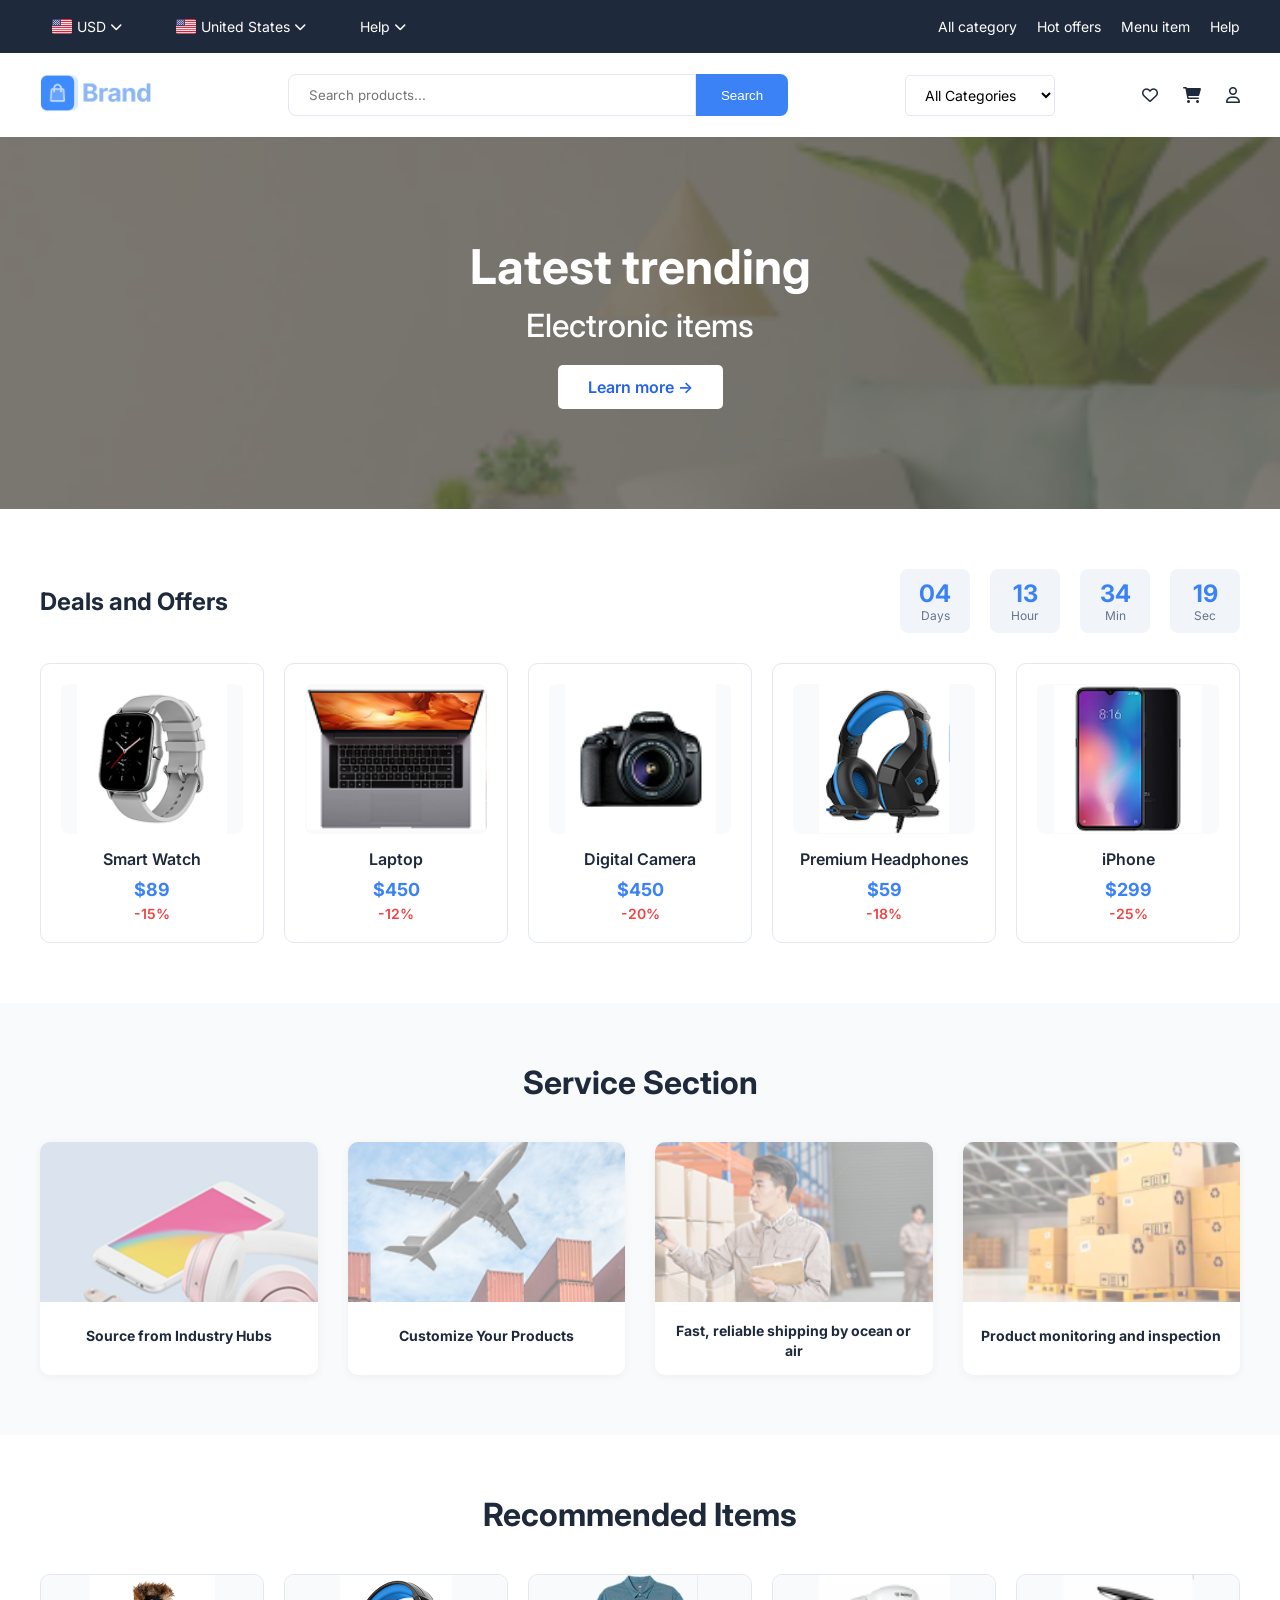
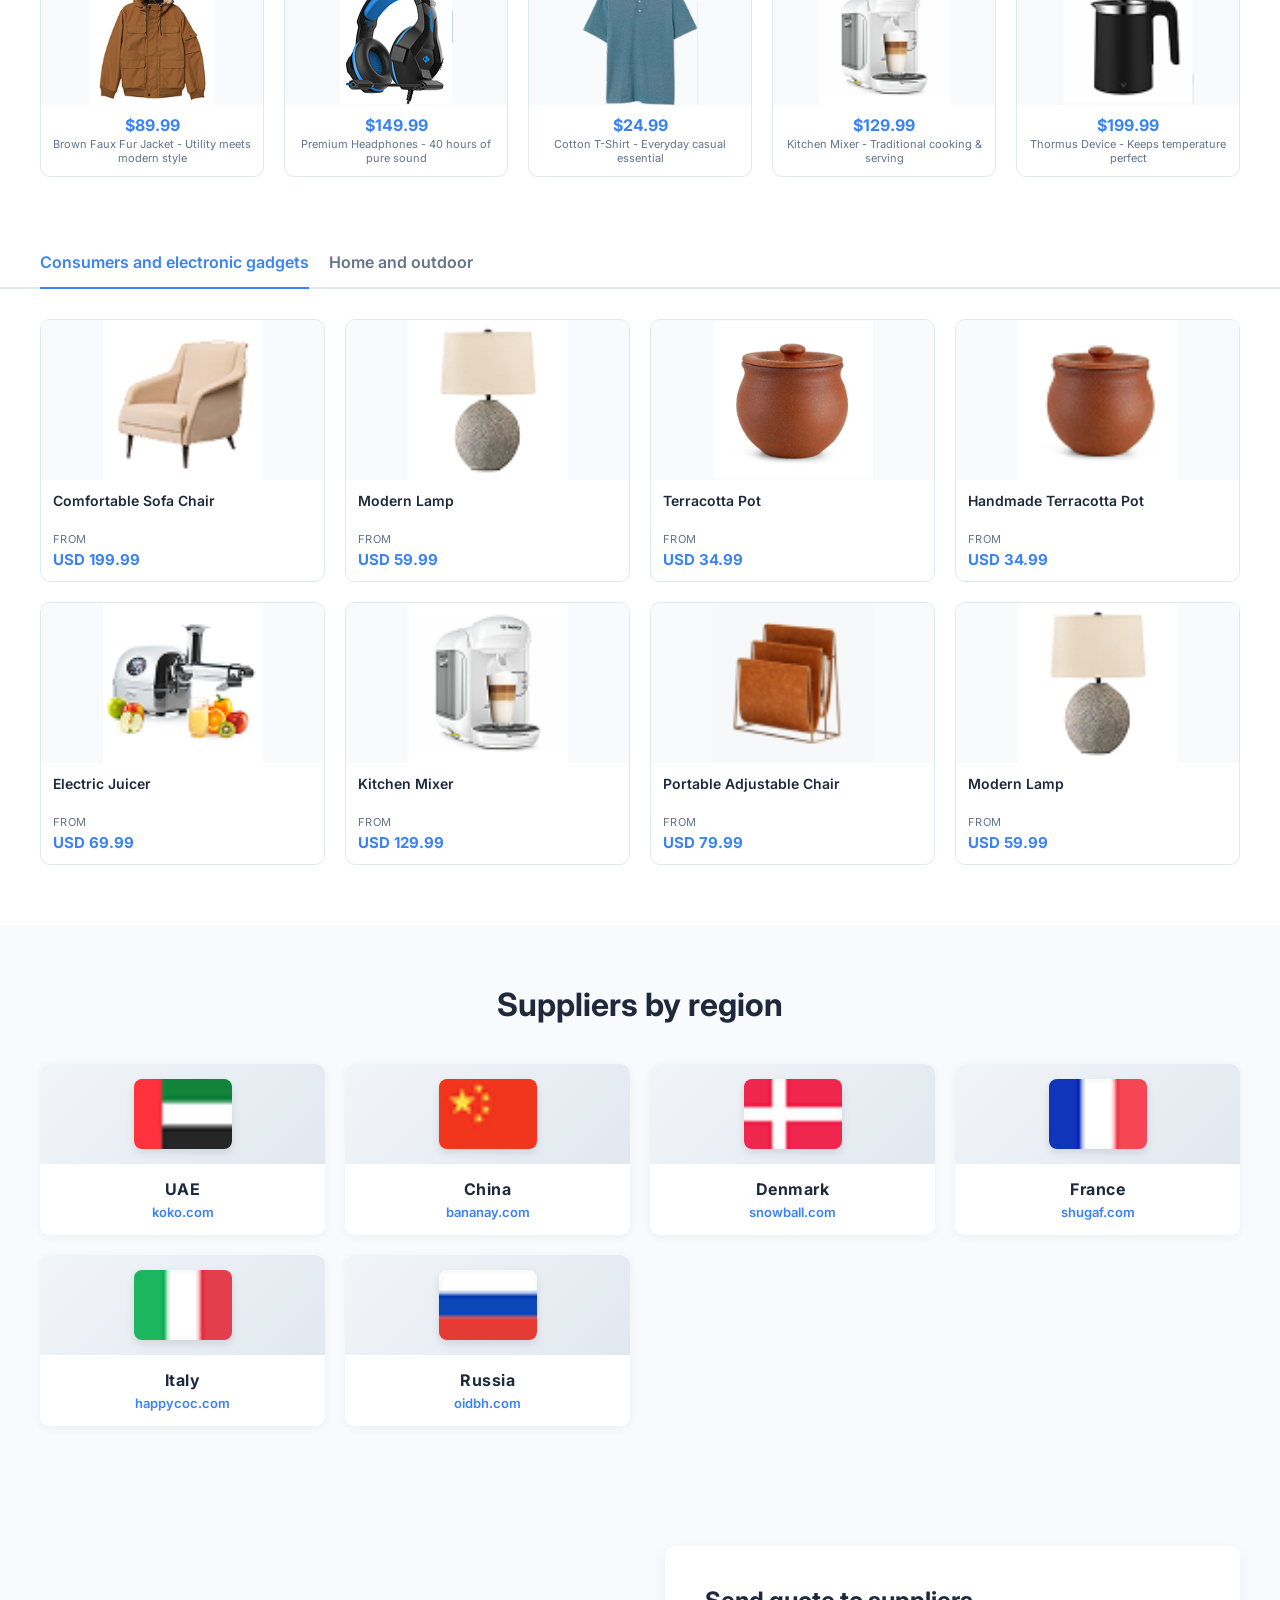
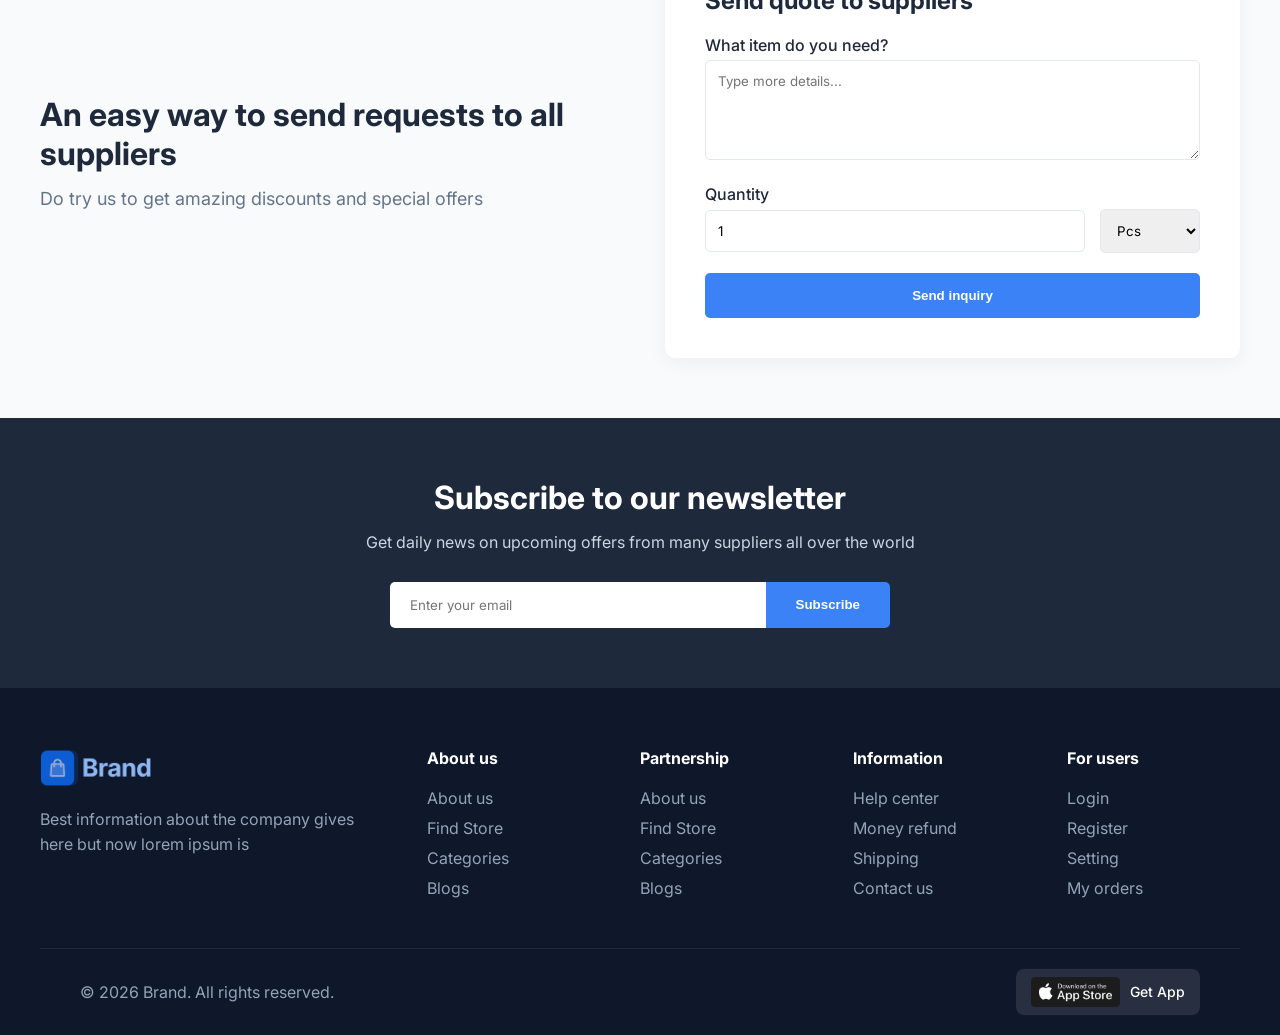
==== commit 9a1bdce6: "complete full ecommerce website" ====
--- a/index.html
+++ b/index.html
@@ -1316,56 +1316,56 @@
     </section>
 
     <!-- Recommended Items -->
-    <section class="recommended-section">
-        <h2>Recommended Items</h2>
-        <div class="recommended-grid">
-            <div class="recommended-card" onclick="location.href='product-details.html?id=1'">
-                <div class="recommended-image">
-                    <img src="assests/cloth/2 1.png" alt="Utility meets modern style">
-                </div>
-                <div class="recommended-info">
-                    <div class="recommended-price">$55</div>
-                    <div class="recommended-desc">Utility meets modern style</div>
-                </div>
-            </div>
-            <div class="recommended-card" onclick="location.href='product-details.html?id=19'">
-                <div class="recommended-image">
-                    <img src="assests/tech/image 29.png" alt="40 hours of pure sound">
-                </div>
-                <div class="recommended-info">
-                    <div class="recommended-price">$79</div>
-                    <div class="recommended-desc">40 hours of pure sound</div>
-                </div>
-            </div>
-            <div class="recommended-card" onclick="location.href='product-details.html?id=3'">
-                <div class="recommended-image">
-                    <img src="assests/cloth/Bitmap.png" alt="Everyday casual essential">
-                </div>
-                <div class="recommended-info">
-                    <div class="recommended-price">$38</div>
-                    <div class="recommended-desc">Everyday casual essential</div>
-                </div>
-            </div>
-            <div class="recommended-card" onclick="location.href='product-details.html?id=11'">
-                <div class="recommended-image">
-                    <img src="assests/interior/8.png" alt="Traditional cooking & serving">
-                </div>
-                <div class="recommended-info">
-                    <div class="recommended-price">$65</div>
-                    <div class="recommended-desc">Traditional cooking & serving</div>
-                </div>
-            </div>
-            <div class="recommended-card" onclick="location.href='product-details.html?id=23'">
-                <div class="recommended-image">
-                    <img src="assests/tech/image 85.png" alt="Keeps temperature perfect">
-                </div>
-                <div class="recommended-info">
-                    <div class="recommended-price">$48</div>
-                    <div class="recommended-desc">Keeps temperature perfect</div>
-                </div>
-            </div>
-        </div>
-    </section>
+<section class="recommended-section">
+    <h2>Recommended Items</h2>
+    <div class="recommended-grid">
+        <div class="recommended-card" onclick="location.href='product-details.html?id=1'">
+            <div class="recommended-image">
+                <img src="assests/cloth/2 1.png" alt="Utility meets modern style">
+            </div>
+            <div class="recommended-info">
+                <div class="recommended-price">$89.99</div>
+                <div class="recommended-desc">Brown Faux Fur Jacket - Utility meets modern style</div>
+            </div>
+        </div>
+        <div class="recommended-card" onclick="location.href='product-details.html?id=19'">
+            <div class="recommended-image">
+                <img src="assests/tech/image 29.png" alt="40 hours of pure sound">
+            </div>
+            <div class="recommended-info">
+                <div class="recommended-price">$149.99</div>
+                <div class="recommended-desc">Premium Headphones - 40 hours of pure sound</div>
+            </div>
+        </div>
+        <div class="recommended-card" onclick="location.href='product-details.html?id=3'">
+            <div class="recommended-image">
+                <img src="assests/cloth/Bitmap.png" alt="Everyday casual essential">
+            </div>
+            <div class="recommended-info">
+                <div class="recommended-price">$24.99</div>
+                <div class="recommended-desc">Cotton T-Shirt - Everyday casual essential</div>
+            </div>
+        </div>
+        <div class="recommended-card" onclick="location.href='product-details.html?id=11'">
+            <div class="recommended-image">
+                <img src="assests/interior/8.png" alt="Traditional cooking & serving">
+            </div>
+            <div class="recommended-info">
+                <div class="recommended-price">$129.99</div>
+                <div class="recommended-desc">Kitchen Mixer - Traditional cooking & serving</div>
+            </div>
+        </div>
+        <div class="recommended-card" onclick="location.href='product-details.html?id=23'">
+            <div class="recommended-image">
+                <img src="assests/tech/image 85.png" alt="Keeps temperature perfect">
+            </div>
+            <div class="recommended-info">
+                <div class="recommended-price">$199.99</div>
+                <div class="recommended-desc">Thormus Device - Keeps temperature perfect</div>
+            </div>
+        </div>
+    </div>
+</section>
 
     <!-- Category Tabs -->
     <div class="category-tabs">
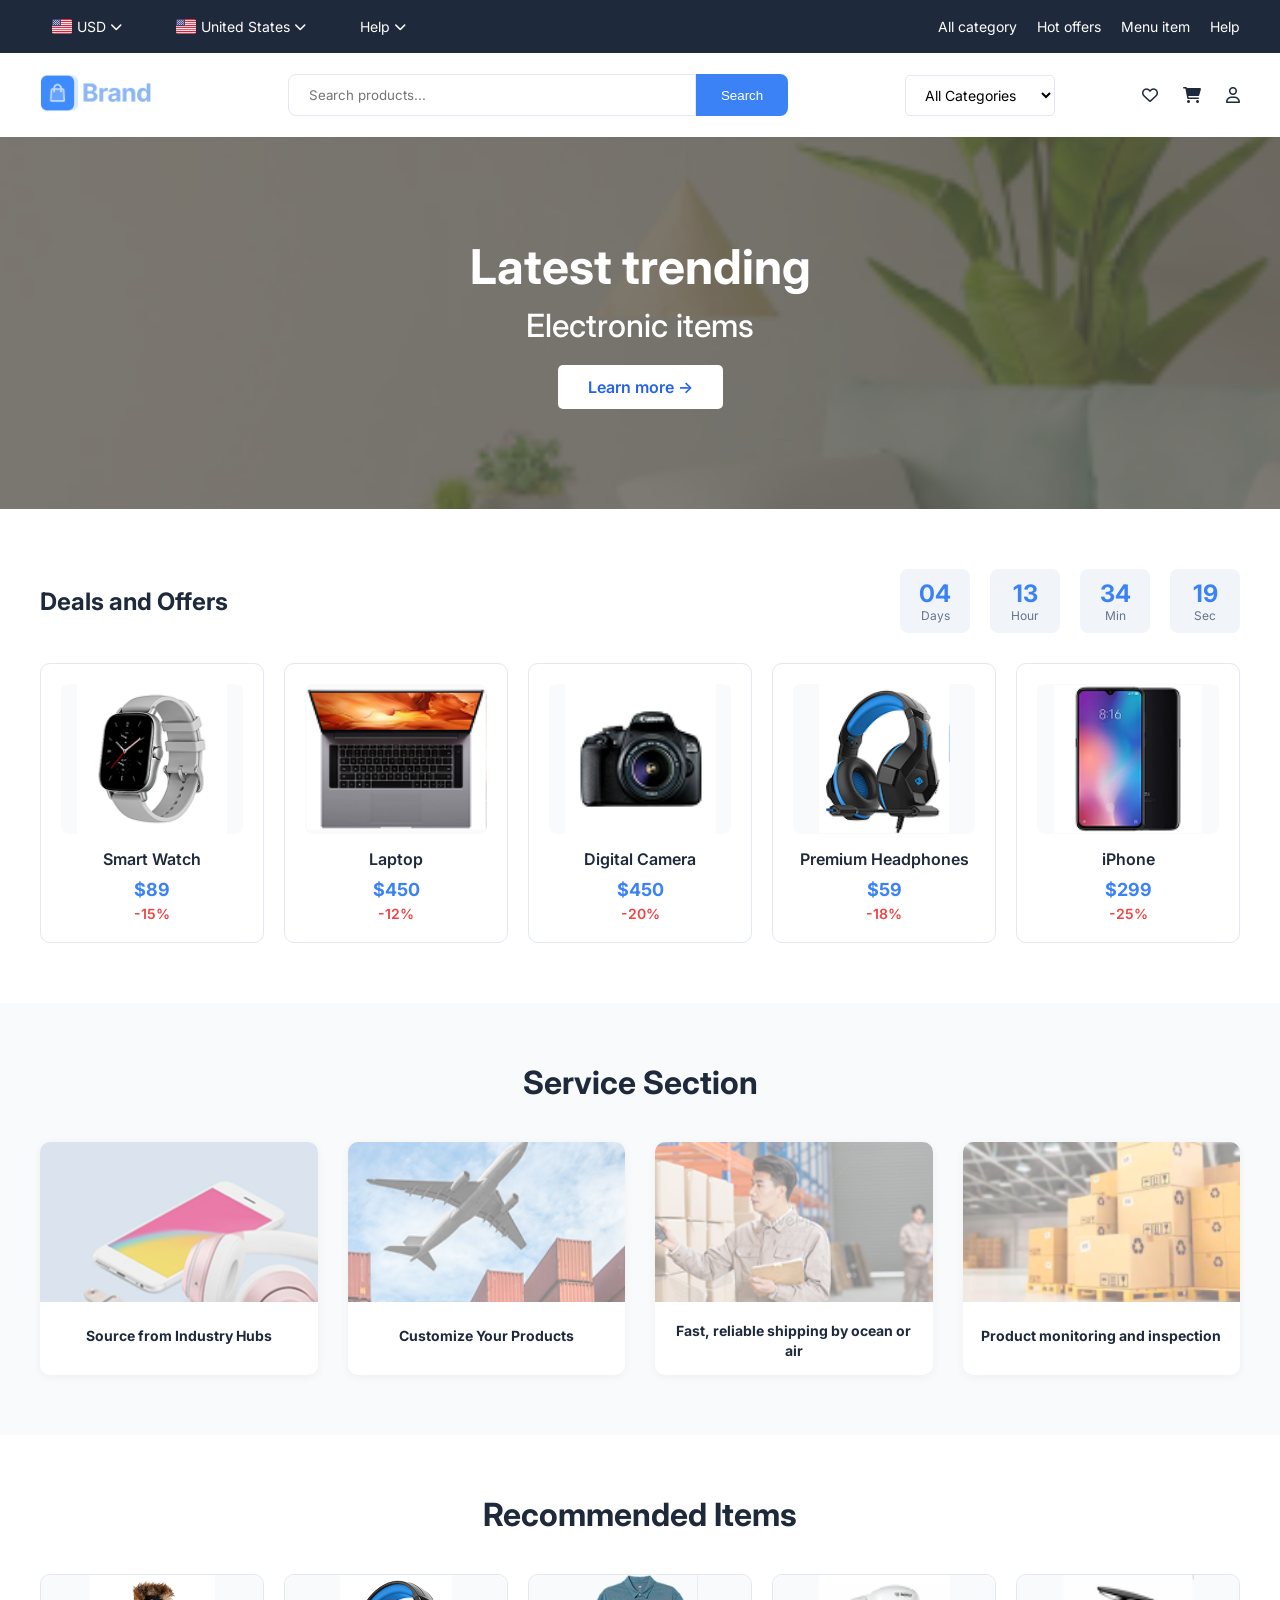
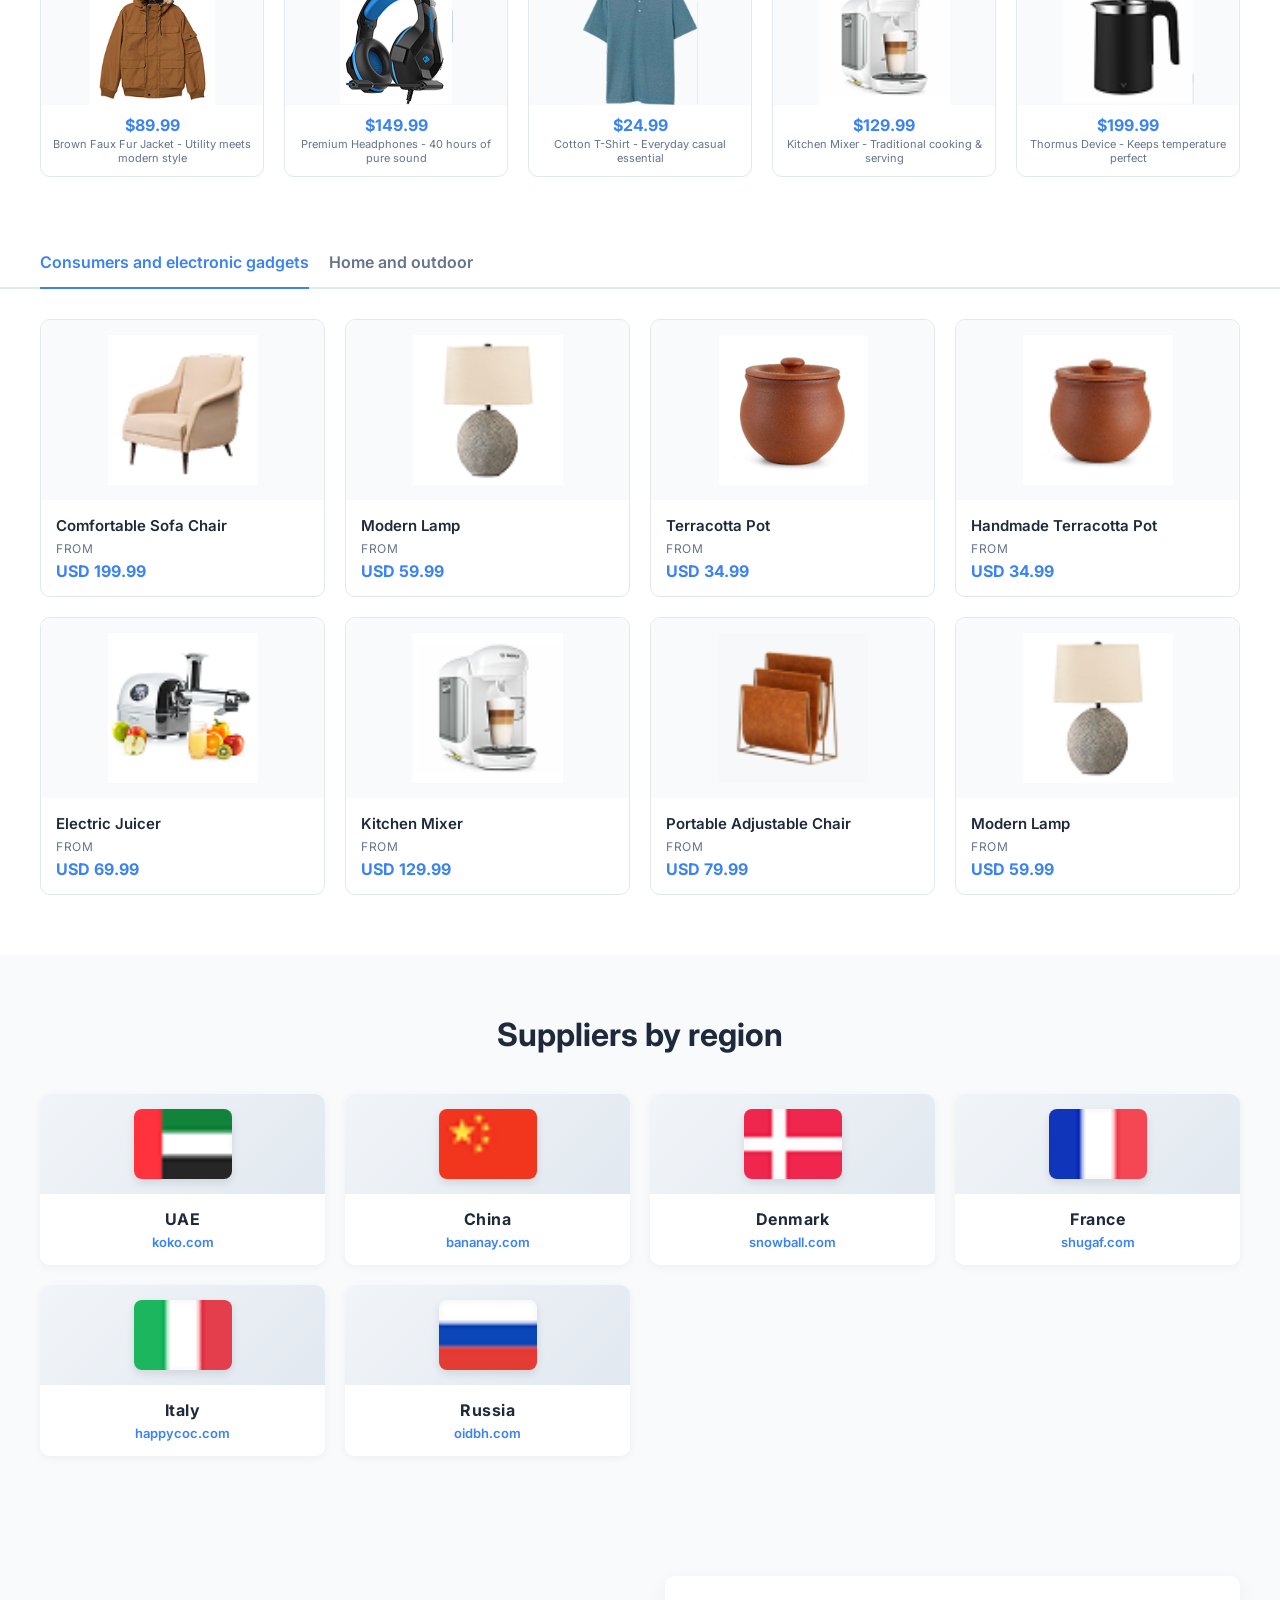
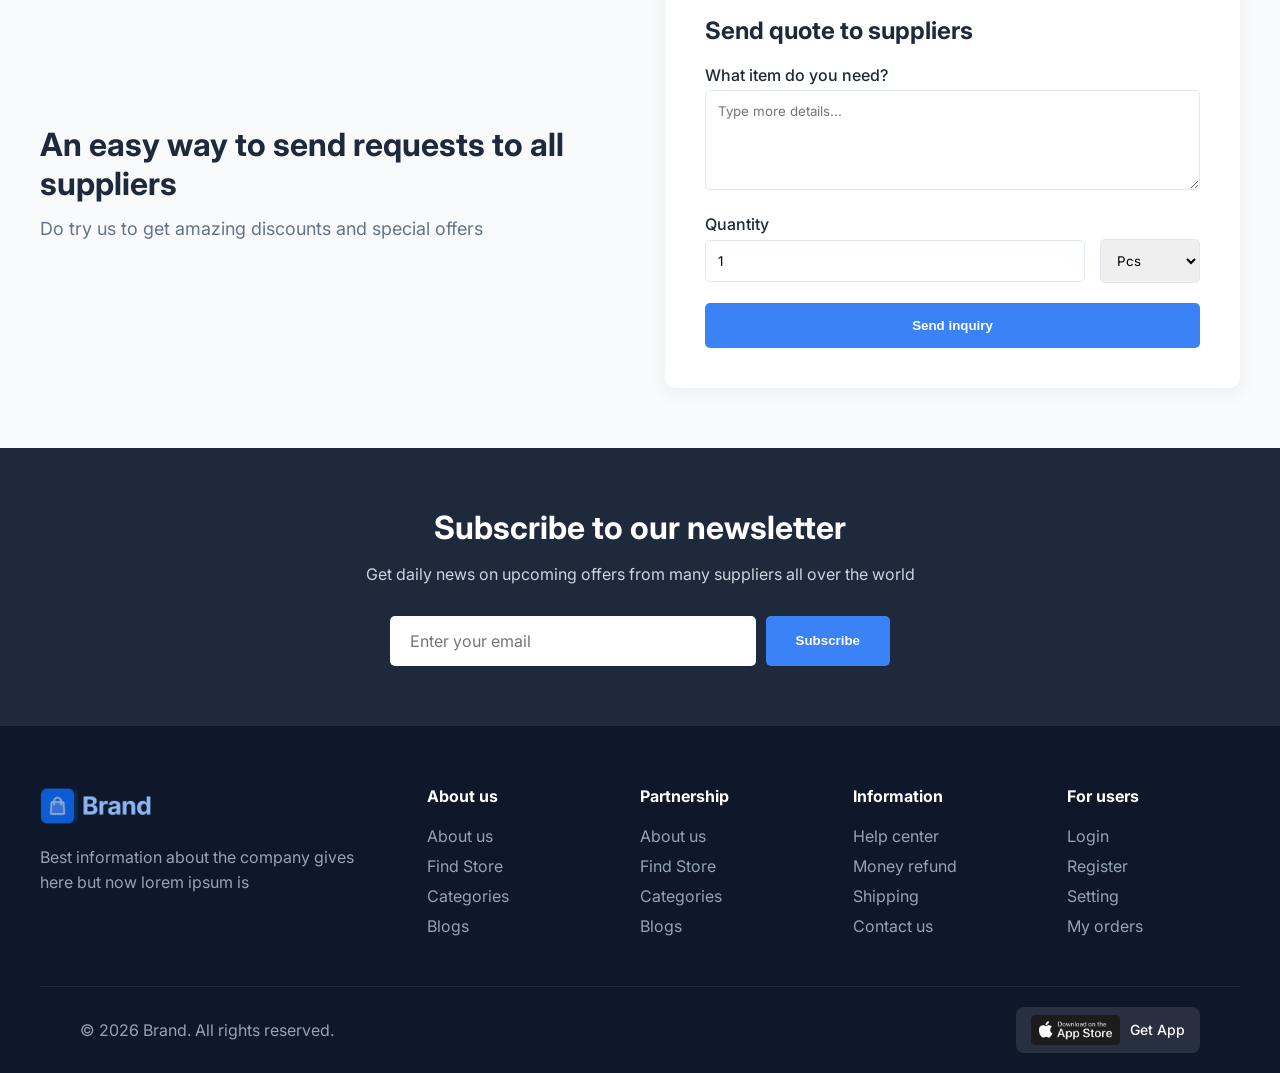
==== commit 9d5775f5: "Fixed mobile responsiveness and product grid layout" ====
--- a/index.html
+++ b/index.html
@@ -6,7 +6,7 @@
     <title>Brand - Supplier Marketplace</title>
     <link href="https://fonts.googleapis.com/css2?family=Inter:wght@400;500;600;700&display=swap" rel="stylesheet">
     <link rel="stylesheet" href="https://cdnjs.cloudflare.com/ajax/libs/font-awesome/6.0.0/css/all.min.css">
-    <style>
+  <style>
     * {
         margin: 0;
         padding: 0;
@@ -512,7 +512,7 @@
         margin-top: 5px;
     }
 
-           /* Service Section */
+    /* Service Section */
     .service-section {
         padding: 60px 40px;
         background: #f8fafc;
@@ -564,7 +564,7 @@
         justify-content: center;
     }
 
-            /* Recommended Items */
+    /* Recommended Items */
     .recommended-section {
         padding: 60px 40px;
         max-width: 1400px;
@@ -631,7 +631,7 @@
         line-height: 1.3;
         display: -webkit-box;
         -webkit-line-clamp: 2;
-        line-clamp: 2; 
+        line-clamp: 2;
         -webkit-box-orient: vertical;
         overflow: hidden;
     }
@@ -668,7 +668,7 @@
         background: #3b82f6;
     }
 
-          /* Products Grid */
+    /* Products Grid - Fixed */
     .products-grid {
         display: grid;
         grid-template-columns: repeat(4, 1fr);
@@ -697,12 +697,13 @@
 
     .product-image {
         width: 100%;
-        height: 160px;
+        height: 180px;
         background: #f8fafc;
         overflow: hidden;
         display: flex;
         align-items: center;
         justify-content: center;
+        padding: 15px;
     }
 
     .product-image img {
@@ -717,7 +718,7 @@
     }
 
     .product-info {
-        padding: 12px;
+        padding: 15px;
         flex-grow: 1;
         display: flex;
         flex-direction: column;
@@ -725,113 +726,113 @@
 
     .product-name {
         font-weight: 600;
-        font-size: 14px;
+        font-size: 15px;
         color: #1e293b;
-        margin-bottom: 4px;
-        line-height: 1.3;
-        display: -webkit-box;
-        -webkit-line-clamp: 2;
-         line-clamp: 2;
-        -webkit-box-orient: vertical;
-        overflow: hidden;
-        min-height: 36px;
+        margin-bottom: 5px;
+        line-height: 1.4;
+        display: block;
+        overflow: visible;
+        min-height: auto;
+        white-space: normal;
+        word-break: break-word;
     }
 
     .product-from {
-        font-size: 11px;
+        font-size: 12px;
         color: #64748b;
-        margin-bottom: 4px;
+        margin-bottom: 5px;
         text-transform: uppercase;
-        letter-spacing: 0.3px;
+        letter-spacing: 0.5px;
     }
 
     .product-price {
         color: #3b82f6;
         font-weight: 700;
-        font-size: 15px;
+        font-size: 16px;
         margin-top: auto;
     }
-   /* Suppliers by Region */
-.suppliers-section {
-    padding: 60px 40px;
-    background: #f8fafc;
-    max-width: 1400px;
-    margin: 0 auto;
-}
-
-.suppliers-section h2 {
-    font-size: 32px;
-    margin-bottom: 40px;
-    text-align: center;
-    color: #1e293b;
-}
-
-.suppliers-grid {
-    display: grid;
-    grid-template-columns: repeat(4, 1fr);
-    gap: 20px;
-}
-
-.supplier-card {
-    background: white;
-    border-radius: 10px;
-    overflow: hidden;
-    box-shadow: 0 2px 10px rgba(0,0,0,0.05);
-    transition: transform 0.3s;
-    cursor: pointer;
-    display: flex;
-    flex-direction: column;
-}
-
-.supplier-card:hover {
-    transform: translateY(-5px);
-    box-shadow: 0 10px 25px rgba(0,0,0,0.1);
-}
-
-.supplier-flag {
-    height: 100px;
-    overflow: hidden;
-    display: flex;
-    align-items: center;
-    justify-content: center;
-    background: linear-gradient(135deg, #f1f5f9 0%, #e2e8f0 100%);
-    padding: 15px;
-}
-
-.supplier-flag img {
-    width: auto;
-    height: 100%;
-    max-width: 100%;
-    object-fit: contain;
-    border-radius: 8px;
-    box-shadow: 0 4px 8px rgba(0,0,0,0.1);
-    transition: transform 0.3s ease;
-}
-
-.supplier-card:hover .supplier-flag img {
-    transform: scale(1.05);
-}
-
-.supplier-info {
-    padding: 15px;
-    text-align: center;
-    background: white;
-}
-
-.supplier-country {
-    font-size: 16px;
-    font-weight: 700;
-    color: #1e293b;
-    margin-bottom: 5px;
-    letter-spacing: 0.5px;
-}
-
-.supplier-name {
-    color: #3b82f6;
-    font-weight: 600;
-    font-size: 13px;
-    word-break: break-word;
-}
+
+    /* Suppliers by Region */
+    .suppliers-section {
+        padding: 60px 40px;
+        background: #f8fafc;
+        max-width: 1400px;
+        margin: 0 auto;
+    }
+
+    .suppliers-section h2 {
+        font-size: 32px;
+        margin-bottom: 40px;
+        text-align: center;
+        color: #1e293b;
+    }
+
+    .suppliers-grid {
+        display: grid;
+        grid-template-columns: repeat(4, 1fr);
+        gap: 20px;
+    }
+
+    .supplier-card {
+        background: white;
+        border-radius: 10px;
+        overflow: hidden;
+        box-shadow: 0 2px 10px rgba(0,0,0,0.05);
+        transition: transform 0.3s;
+        cursor: pointer;
+        display: flex;
+        flex-direction: column;
+    }
+
+    .supplier-card:hover {
+        transform: translateY(-5px);
+        box-shadow: 0 10px 25px rgba(0,0,0,0.1);
+    }
+
+    .supplier-flag {
+        height: 100px;
+        overflow: hidden;
+        display: flex;
+        align-items: center;
+        justify-content: center;
+        background: linear-gradient(135deg, #f1f5f9 0%, #e2e8f0 100%);
+        padding: 15px;
+    }
+
+    .supplier-flag img {
+        width: auto;
+        height: 100%;
+        max-width: 100%;
+        object-fit: contain;
+        border-radius: 8px;
+        box-shadow: 0 4px 8px rgba(0,0,0,0.1);
+        transition: transform 0.3s ease;
+    }
+
+    .supplier-card:hover .supplier-flag img {
+        transform: scale(1.05);
+    }
+
+    .supplier-info {
+        padding: 15px;
+        text-align: center;
+        background: white;
+    }
+
+    .supplier-country {
+        font-size: 16px;
+        font-weight: 700;
+        color: #1e293b;
+        margin-bottom: 5px;
+        letter-spacing: 0.5px;
+    }
+
+    .supplier-name {
+        color: #3b82f6;
+        font-weight: 600;
+        font-size: 13px;
+        word-break: break-word;
+    }
 
     /* Quote Section */
     .quote-section {
@@ -927,7 +928,7 @@
         background: #2563eb;
     }
 
-    /* Newsletter */
+    /* Newsletter Section */
     .newsletter {
         background: #1e293b;
         color: white;
@@ -935,28 +936,38 @@
         text-align: center;
     }
 
+    .newsletter-container {
+        max-width: 600px;
+        margin: 0 auto;
+    }
+
     .newsletter h2 {
         font-size: 32px;
         margin-bottom: 15px;
+        color: white;
     }
 
     .newsletter p {
         color: #cbd5e1;
         margin-bottom: 30px;
+        font-size: 16px;
+        line-height: 1.5;
     }
 
     .newsletter-form {
         display: flex;
         max-width: 500px;
         margin: 0 auto;
+        gap: 10px;
     }
 
     .newsletter-form input {
         flex: 1;
         padding: 15px 20px;
         border: none;
-        border-radius: 5px 0 0 5px;
+        border-radius: 5px;
         font-family: 'Inter', sans-serif;
+        font-size: 16px;
     }
 
     .newsletter-form button {
@@ -964,9 +975,15 @@
         background: #3b82f6;
         color: white;
         border: none;
-        border-radius: 0 5px 5px 0;
+        border-radius: 5px;
         font-weight: 600;
         cursor: pointer;
+        white-space: nowrap;
+        transition: background 0.3s;
+    }
+
+    .newsletter-form button:hover {
+        background: #2563eb;
     }
 
     /* Footer */
@@ -1059,7 +1076,9 @@
         margin: 0;
     }
 
-    /* Responsive */
+    /* ========== ENHANCED MOBILE RESPONSIVE ========== */
+
+    /* Tablets and small desktops */
     @media (max-width: 1024px) {
         .deals-grid,
         .service-grid,
@@ -1067,55 +1086,455 @@
         .suppliers-grid {
             grid-template-columns: repeat(3, 1fr);
         }
-    }
-
+        
+        .products-grid {
+            grid-template-columns: repeat(3, 1fr);
+        }
+    }
+
+    /* Medium devices (tablets, 768px and down) */
     @media (max-width: 768px) {
+        /* Top Bar */
         .top-bar {
             flex-direction: column;
             gap: 10px;
-        }
+            padding: 10px 15px;
+        }
+        
+        .top-bar-left {
+            flex-wrap: wrap;
+            justify-content: center;
+            gap: 10px;
+        }
+        
+        .top-bar-right {
+            flex-wrap: wrap;
+            justify-content: center;
+            gap: 15px;
+        }
+        
+        .dropbtn {
+            padding: 6px 10px;
+            font-size: 12px;
+        }
+        
+        /* Main Header */
         .main-header {
             flex-direction: column;
             gap: 15px;
-        }
+            padding: 15px;
+        }
+        
+        .logo img {
+            height: 35px;
+        }
+        
         .search-bar {
             max-width: 100%;
-            margin: 10px 0;
-        }
+            margin: 5px 0;
+        }
+        
+        .search-bar input {
+            padding: 10px;
+            font-size: 14px;
+        }
+        
+        .search-bar button {
+            padding: 10px 15px;
+            white-space: nowrap;
+        }
+        
+        .category-dropdown {
+            width: 100%;
+        }
+        
+        .category-dropdown select {
+            width: 100%;
+        }
+        
+        /* Hero Section */
+        .hero {
+            padding: 60px 15px;
+        }
+        
+        .hero h1 {
+            font-size: 36px;
+        }
+        
+        .hero h2 {
+            font-size: 24px;
+        }
+        
+        /* Grids */
         .deals-grid,
         .service-grid,
         .recommended-grid,
         .suppliers-grid {
             grid-template-columns: repeat(2, 1fr);
-        }
+            gap: 15px;
+        }
+        
+        .deals-section,
+        .service-section,
+        .recommended-section,
+        .suppliers-section {
+            padding: 40px 15px;
+        }
+        
+        .section-header {
+            flex-direction: column;
+            text-align: center;
+            gap: 15px;
+        }
+        
+        .section-header h3 {
+            font-size: 22px;
+        }
+        
+        .countdown {
+            gap: 10px;
+            flex-wrap: wrap;
+            justify-content: center;
+        }
+        
+        .countdown-item {
+            min-width: 60px;
+            padding: 8px 10px;
+        }
+        
+        .countdown-number {
+            font-size: 20px;
+        }
+        
+        /* Deal Cards */
+        .deal-image {
+            height: 120px;
+        }
+        
+        .deal-title {
+            font-size: 13px;
+        }
+        
+        .deal-price {
+            font-size: 16px;
+        }
+        
+        /* Service Cards */
+        .service-card h3 {
+            font-size: 13px;
+            min-height: 50px;
+            padding: 12px;
+        }
+        
+        /* Products Grid */
+        .products-grid {
+            grid-template-columns: repeat(2, 1fr);
+            gap: 15px;
+            padding: 0 15px 40px;
+        }
+        
+        .product-image {
+            height: 140px;
+        }
+        
+        .product-name {
+            font-size: 13px;
+        }
+        
+        .product-price {
+            font-size: 14px;
+        }
+        
+        /* Category Tabs */
+        .category-tabs {
+            padding: 0 15px;
+            gap: 15px;
+            overflow-x: auto;
+            white-space: nowrap;
+            justify-content: flex-start;
+            -webkit-overflow-scrolling: touch;
+        }
+        
+        .category-tab {
+            padding: 12px 0;
+            font-size: 14px;
+        }
+        
+        /* Quote Section */
         .quote-container {
             grid-template-columns: 1fr;
-        }
+            gap: 30px;
+            padding: 0 15px;
+        }
+        
+        .quote-left {
+            text-align: center;
+        }
+        
+        .quote-left h2 {
+            font-size: 28px;
+        }
+        
+        .quote-form {
+            padding: 30px 20px;
+        }
+        
+        .quantity-row {
+            flex-direction: column;
+            gap: 10px;
+        }
+        
+        .quantity-row select {
+            width: 100%;
+        }
+        
+        /* Newsletter */
+        .newsletter {
+            padding: 40px 15px;
+        }
+        
+        .newsletter h2 {
+            font-size: 28px;
+        }
+        
+        .newsletter-form {
+            flex-direction: column;
+            gap: 10px;
+        }
+        
+        .newsletter-form input {
+            border-radius: 5px;
+        }
+        
+        .newsletter-form button {
+            border-radius: 5px;
+        }
+        
+        /* Footer */
         .footer-content {
             grid-template-columns: repeat(2, 1fr);
-        }
+            gap: 30px;
+            padding: 0 15px;
+        }
+        
         .footer-bottom-content {
             flex-direction: column;
             gap: 15px;
             text-align: center;
-        }
-    }
-
+            padding: 0 15px;
+        }
+        
+        .get-app {
+            width: 100%;
+            justify-content: center;
+        }
+    }
+
+    /* Small devices (phones, 480px and down) */
     @media (max-width: 480px) {
+        /* Top Bar */
+        .top-bar-left {
+            flex-direction: column;
+            align-items: center;
+            gap: 8px;
+        }
+        
+        .top-bar-right {
+            gap: 12px;
+        }
+        
+        .dropbtn {
+            width: 100%;
+            justify-content: center;
+        }
+        
+        /* Dropdowns */
+        .dropdown-content {
+            position: fixed;
+            top: auto;
+            left: 10px;
+            right: 10px;
+            width: auto;
+            max-height: 80vh;
+            z-index: 10000;
+        }
+        
+        /* Hero Section */
+        .hero h1 {
+            font-size: 28px;
+        }
+        
+        .hero h2 {
+            font-size: 18px;
+        }
+        
+        .hero .learn-more {
+            padding: 10px 20px;
+            font-size: 14px;
+        }
+        
+        /* Grids - All to 1 column */
         .deals-grid,
         .service-grid,
         .recommended-grid,
         .suppliers-grid,
+        .products-grid,
         .footer-content {
             grid-template-columns: 1fr;
-        }
-        .top-bar-left,
-        .top-bar-right {
-            flex-wrap: wrap;
-            justify-content: center;
-        }
-    }
-    </style>
+            gap: 15px;
+        }
+        
+        .deals-section,
+        .service-section,
+        .recommended-section,
+        .suppliers-section {
+            padding: 30px 15px;
+        }
+        
+        .section-header h3 {
+            font-size: 20px;
+        }
+        
+        /* Countdown */
+        .countdown {
+            gap: 5px;
+        }
+        
+        .countdown-item {
+            min-width: 45px;
+            padding: 6px 8px;
+        }
+        
+        .countdown-number {
+            font-size: 16px;
+        }
+        
+        .countdown-label {
+            font-size: 10px;
+        }
+        
+        /* Deal Cards */
+        .deal-card {
+            padding: 15px;
+        }
+        
+        .deal-image {
+            height: 150px;
+        }
+        
+        /* Service Cards */
+        .service-card img {
+            height: 140px;
+        }
+        
+        /* Product Cards */
+        .product-image {
+            height: 160px;
+        }
+        
+        .product-name {
+            font-size: 14px;
+        }
+        
+        /* Quote Section */
+        .quote-left h2 {
+            font-size: 24px;
+        }
+        
+        .quote-left p {
+            font-size: 16px;
+        }
+        
+        .quote-form h3 {
+            font-size: 20px;
+        }
+        
+        /* Search Results */
+        .search-results {
+            position: fixed;
+            top: auto;
+            left: 10px;
+            right: 10px;
+            max-height: 70vh;
+        }
+        
+        .search-result-item {
+            padding: 10px;
+        }
+        
+        .search-result-item img {
+            width: 40px;
+            height: 40px;
+        }
+        
+        /* Footer */
+        .footer-section h4 {
+            font-size: 15px;
+        }
+        
+        .footer-section ul li {
+            font-size: 13px;
+        }
+        
+        .get-app img {
+            height: 25px;
+        }
+        
+        .get-app span {
+            font-size: 13px;
+        }
+    }
+
+    /* Extra small devices (very small phones, 360px and down) */
+    @media (max-width: 360px) {
+        .hero h1 {
+            font-size: 24px;
+        }
+        
+        .hero h2 {
+            font-size: 16px;
+        }
+        
+        .countdown-item {
+            min-width: 40px;
+            padding: 4px 6px;
+        }
+        
+        .countdown-number {
+            font-size: 14px;
+        }
+        
+        .countdown-label {
+            font-size: 9px;
+        }
+        
+        .product-image {
+            height: 140px;
+        }
+        
+        .deal-image {
+            height: 120px;
+        }
+    }
+
+    /* Fix for touch devices */
+    @media (hover: none) and (pointer: coarse) {
+        .dropbtn:hover,
+        .product-card:hover,
+        .deal-card:hover,
+        .service-card:hover,
+        .recommended-card:hover,
+        .supplier-card:hover {
+            transform: none;
+        }
+        
+        .dropbtn:active,
+        .product-card:active,
+        .deal-card:active {
+            transform: scale(0.98);
+        }
+    }
+</style>
 </head>
 <body>
 
@@ -1561,46 +1980,48 @@
     </div>
 </section>
 
-    <!-- Quote Section -->
-    <section class="quote-section">
-        <div class="quote-container">
-            <div class="quote-left">
-                <h2>An easy way to send requests to all suppliers</h2>
-                <p>Do try us to get amazing discounts and special offers</p>
-            </div>
-            <div class="quote-form">
-                <h3>Send quote to suppliers</h3>
-                <form id="quoteForm" onsubmit="handleQuoteSubmit(event)">
-                    <div class="form-group">
-                        <label>What item do you need?</label>
-                        <textarea placeholder="Type more details..."></textarea>
+   <!-- Quote Section -->
+<section class="quote-section">
+    <div class="quote-container">
+        <div class="quote-left">
+            <h2>An easy way to send requests to all suppliers</h2>
+            <p>Do try us to get amazing discounts and special offers</p>
+        </div>
+        <div class="quote-form">
+            <h3>Send quote to suppliers</h3>
+            <form id="quoteForm" onsubmit="handleQuoteSubmit(event)">
+                <div class="form-group">
+                    <label>What item do you need?</label>
+                    <textarea placeholder="Type more details..."></textarea>
+                </div>
+                <div class="form-group">
+                    <label>Quantity</label>
+                    <div class="quantity-row">
+                        <input type="number" value="1" min="1">
+                        <select>
+                            <option>Pcs</option>
+                            <option>Box</option>
+                            <option>Kg</option>
+                        </select>
                     </div>
-                    <div class="form-group">
-                        <label>Quantity</label>
-                        <div class="quantity-row">
-                            <input type="number" value="1" min="1">
-                            <select>
-                                <option>Pcs</option>
-                                <option>Box</option>
-                                <option>Kg</option>
-                            </select>
-                        </div>
-                    </div>
-                    <button type="submit" class="send-inquiry">Send inquiry</button>
-                </form>
-            </div>
-        </div>
-    </section>
-
-    <!-- Newsletter -->
-    <section class="newsletter">
+                </div>
+                <button type="submit" class="send-inquiry">Send inquiry</button>
+            </form>
+        </div>
+    </div>
+</section>
+
+<!-- Newsletter -->
+<section class="newsletter">
+    <div class="newsletter-container">
         <h2>Subscribe to our newsletter</h2>
         <p>Get daily news on upcoming offers from many suppliers all over the world</p>
         <form class="newsletter-form" onsubmit="handleNewsletter(event)">
             <input type="email" placeholder="Enter your email" required>
             <button type="submit">Subscribe</button>
         </form>
-    </section>
+    </div>
+</section>
 
     <!-- Footer -->
     <footer>
